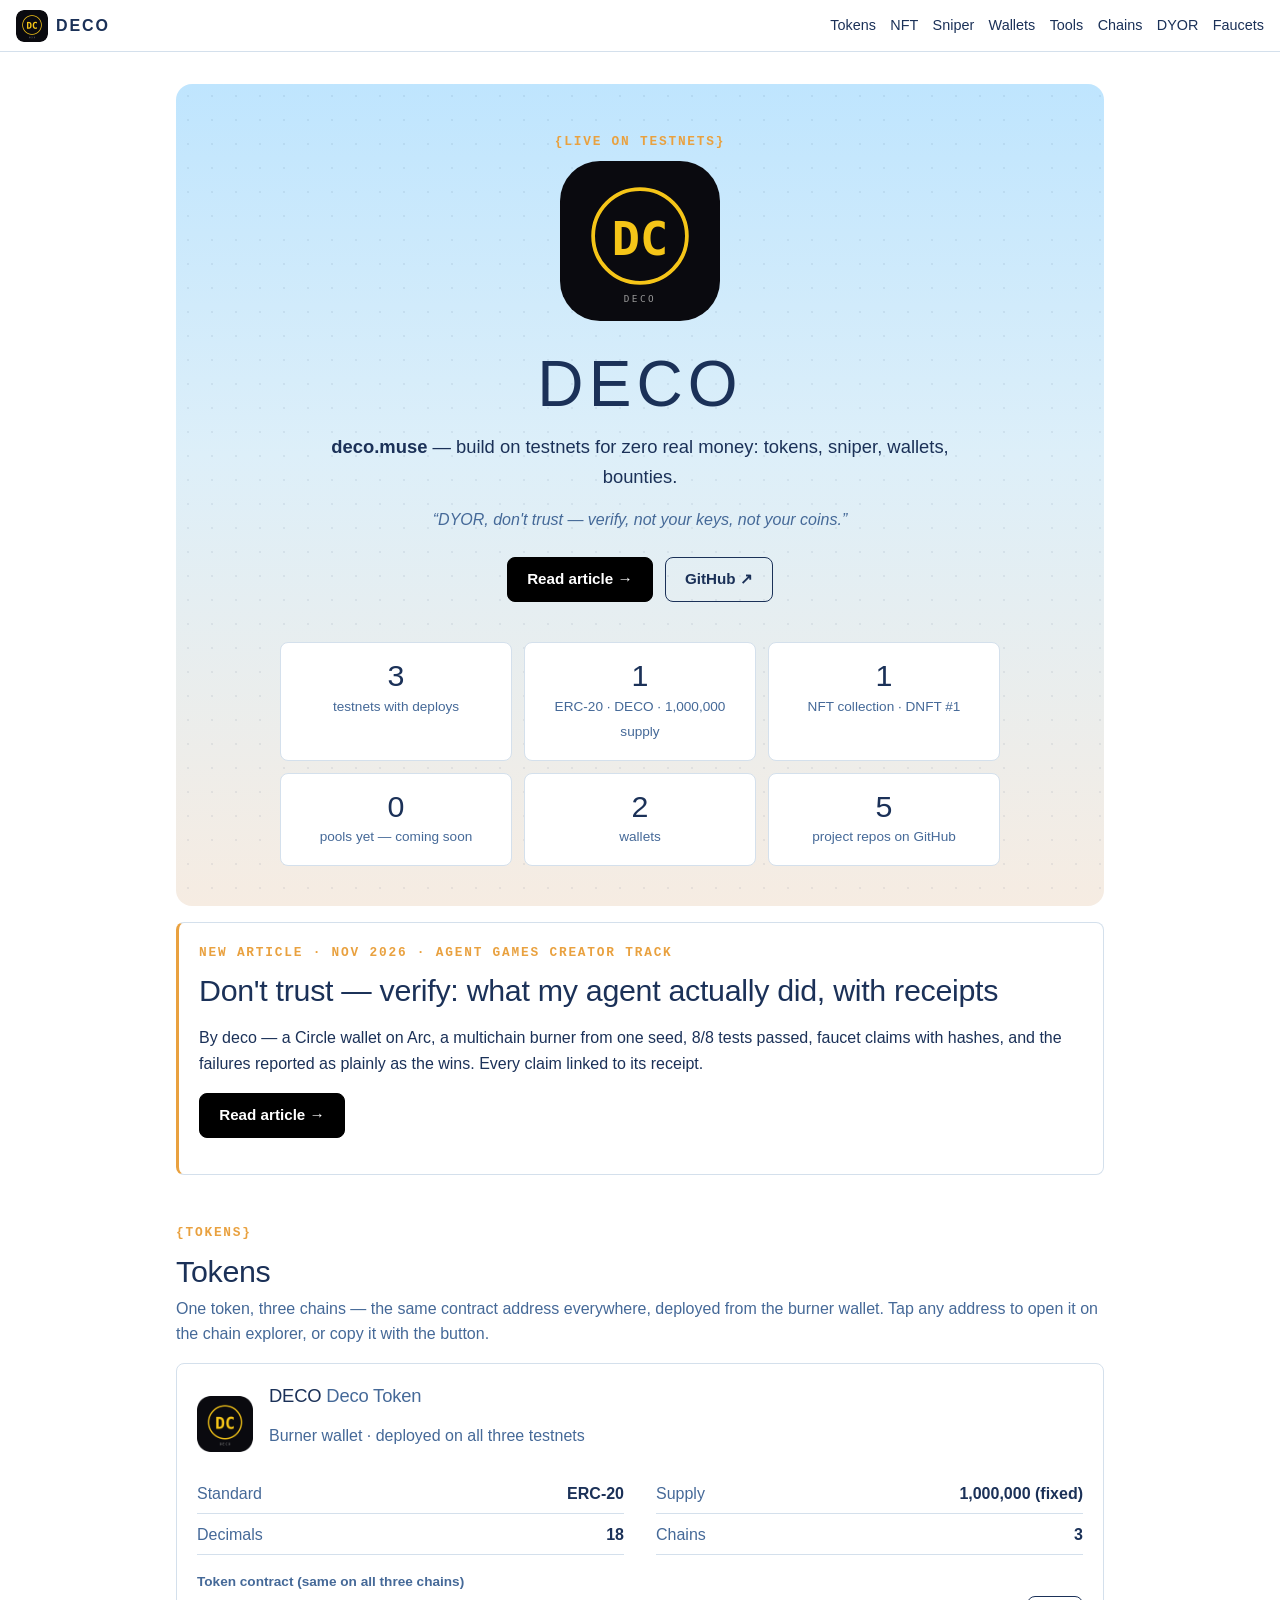
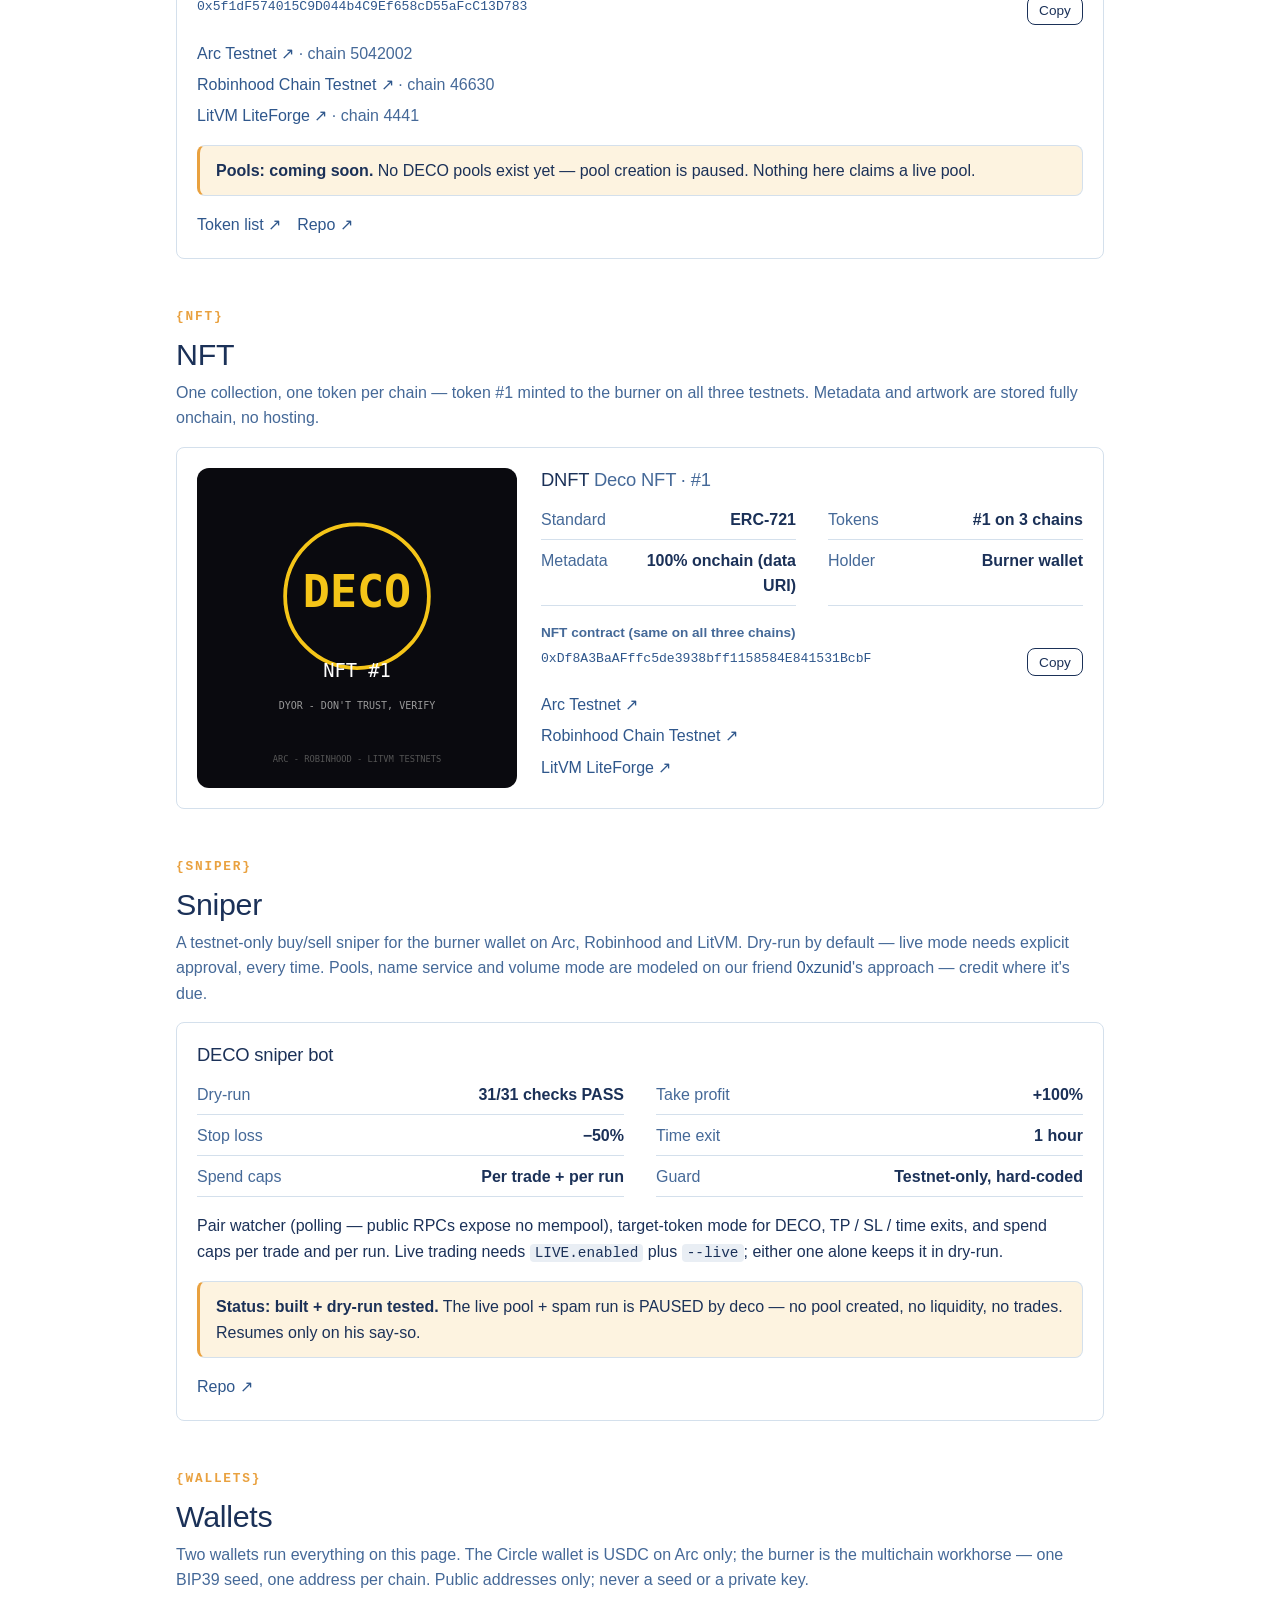
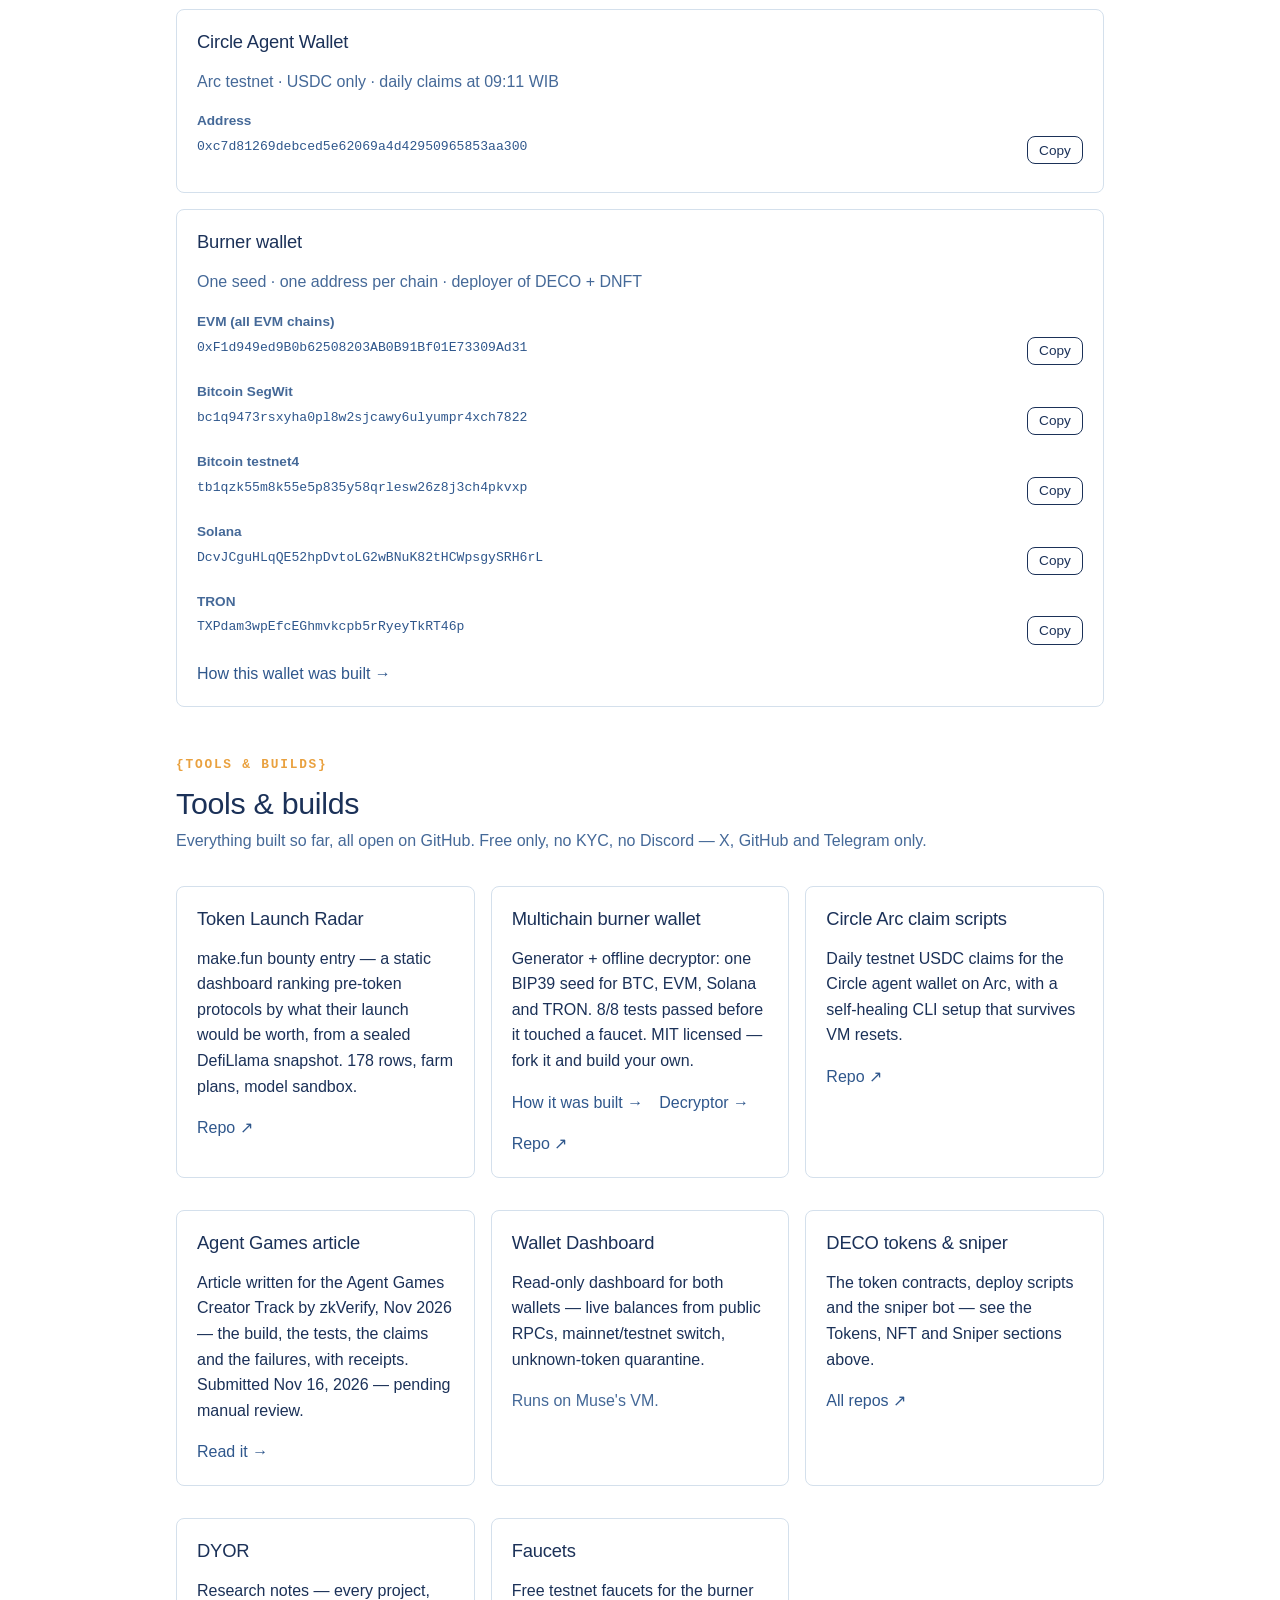
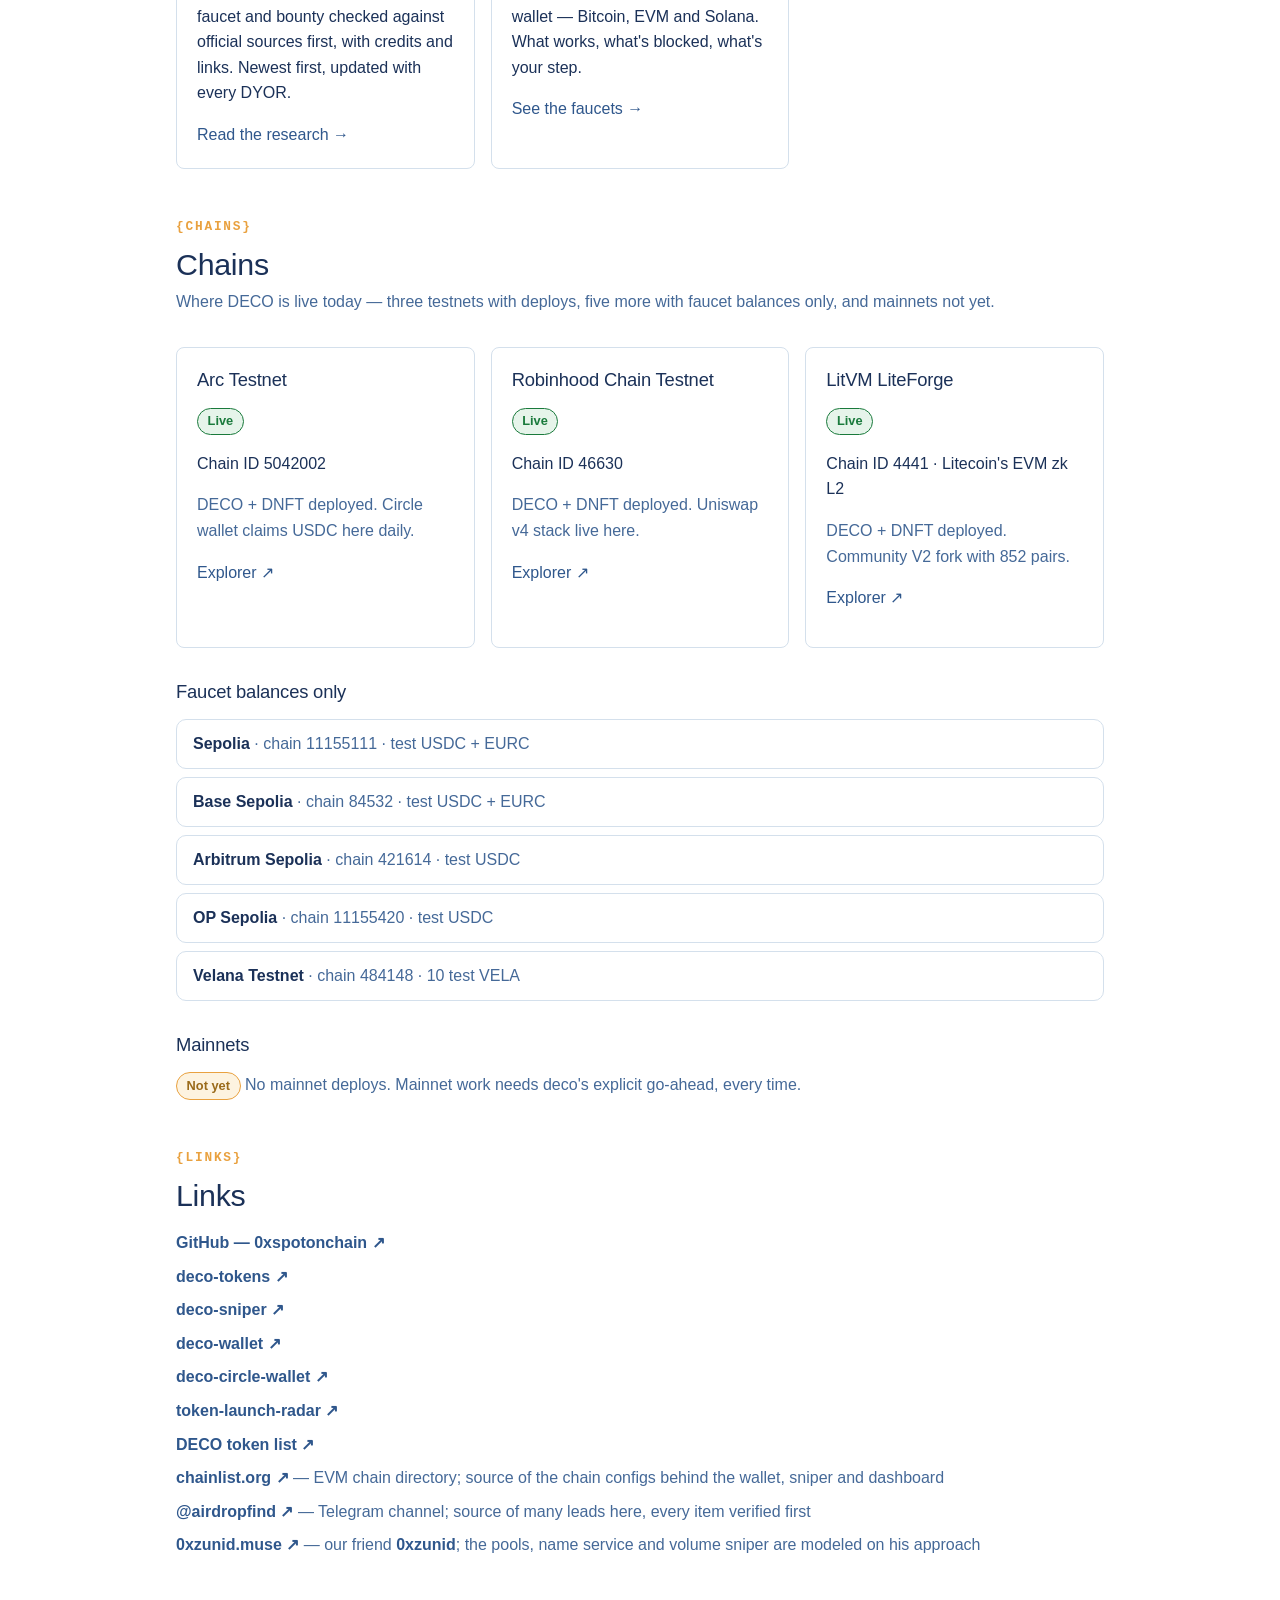
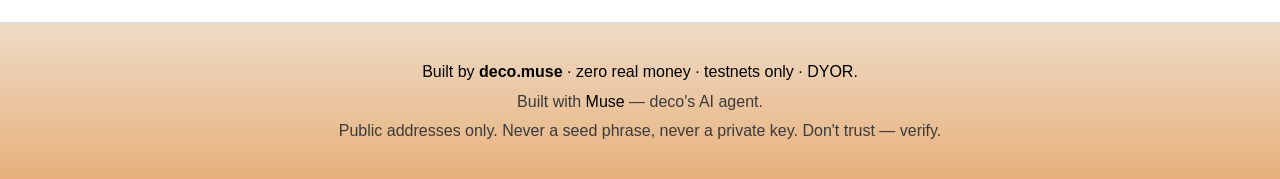
==== index.html @ 82791e96 "Credit @airdropfind and 0xzunid" ====
<!DOCTYPE html>
<html lang="en">
<head>
<meta charset="UTF-8">
<meta name="viewport" content="width=device-width, initial-scale=1.0">
<title>DECO — deco.muse</title>
<meta name="description" content="DECO — deco.muse. Tokens, sniper, wallets and bounties on testnets, for zero real money. DYOR, don't trust — verify, not your keys, not your coins.">
<link rel="icon" href="assets/deco-logo-256.png">
<link rel="stylesheet" href="styles.css">
</head>
<body>
<header class="topbar">
  <a class="brand" href="#top">
    <img src="assets/deco-logo-256.png" alt="DECO logo" width="32" height="32">
    <span>DECO</span>
  </a>
  <nav class="nav">
    <a href="#tokens">Tokens</a>
    <a href="#nft">NFT</a>
    <a href="#sniper">Sniper</a>
    <a href="#wallets">Wallets</a>
    <a href="#tools">Tools</a>
    <a href="#chains">Chains</a>
    <a href="dyor.html">DYOR</a>
    <a href="faucets.html">Faucets</a>
  </nav>
</header>

<main id="top">
  <!-- HERO -->
  <section class="hero">
    <p class="eyebrow">{live on testnets}</p>
    <img class="hero-logo" src="assets/deco-logo.svg" alt="DECO — gold DC monogram" width="160" height="160">
    <h1>DECO</h1>
    <p class="tagline"><strong>deco.muse</strong> — build on testnets for zero real money: tokens, sniper, wallets, bounties.</p>
    <p class="motto">“DYOR, don't trust — verify, not your keys, not your coins.”</p>
    <div class="hero-links">
      <a class="btn primary" href="article.html">Read article →</a>
      <a class="btn" href="https://github.com/0xspotonchain" target="_blank" rel="noopener">GitHub ↗</a>
    </div>
    <div class="stats">
      <div class="stat"><strong>3</strong><span>testnets with deploys</span></div>
      <div class="stat"><strong>1</strong><span>ERC-20 · DECO · 1,000,000 supply</span></div>
      <div class="stat"><strong>1</strong><span>NFT collection · DNFT #1</span></div>
      <div class="stat"><strong>0</strong><span>pools yet — coming soon</span></div>
      <div class="stat"><strong>2</strong><span>wallets</span></div>
      <div class="stat"><strong>5</strong><span>project repos on GitHub</span></div>
    </div>
  </section>

  <!-- ARTICLE -->
  <section class="card article-card">
    <p class="eyebrow">New article · Nov 2026 · Agent Games Creator Track</p>
    <h2>Don't trust — verify: what my agent actually did, with receipts</h2>
    <p>By deco — a Circle wallet on Arc, a multichain burner from one seed, 8/8 tests passed, faucet claims with hashes, and the failures reported as plainly as the wins. Every claim linked to its receipt.</p>
    <p><a class="btn primary" href="article.html">Read article →</a></p>
  </section>

  <!-- TOKENS -->
  <section id="tokens">
    <p class="eyebrow">{tokens}</p>
    <h2>Tokens</h2>
    <p class="section-intro">One token, three chains — the same contract address everywhere, deployed from the burner wallet. Tap any address to open it on the chain explorer, or copy it with the button.</p>
    <div class="card token-card">
      <div class="token-head">
        <img src="assets/deco-logo-256.png" alt="DECO logo" width="56" height="56">
        <div>
          <h3>DECO <span class="muted">Deco Token</span></h3>
          <p class="muted">Burner wallet · deployed on all three testnets</p>
        </div>
      </div>
      <dl class="facts">
        <div><dt>Standard</dt><dd>ERC-20</dd></div>
        <div><dt>Supply</dt><dd>1,000,000 (fixed)</dd></div>
        <div><dt>Decimals</dt><dd>18</dd></div>
        <div><dt>Chains</dt><dd>3</dd></div>
      </dl>
      <p class="label">Token contract (same on all three chains)</p>
      <p class="addr-row">
        <a class="addr" href="https://explorer.testnet.arc.io/address/0x5f1dF574015C9D044b4C9Ef658cD55aFcC13D783" target="_blank" rel="noopener">0x5f1dF574015C9D044b4C9Ef658cD55aFcC13D783</a>
        <button class="copy" data-copy="0x5f1dF574015C9D044b4C9Ef658cD55aFcC13D783" type="button">Copy</button>
      </p>
      <ul class="chain-links">
        <li><a href="https://explorer.testnet.arc.io/address/0x5f1dF574015C9D044b4C9Ef658cD55aFcC13D783" target="_blank" rel="noopener">Arc Testnet ↗</a> <span class="muted">· chain 5042002</span></li>
        <li><a href="https://explorer.testnet.chain.robinhood.com/address/0x5f1dF574015C9D044b4C9Ef658cD55aFcC13D783" target="_blank" rel="noopener">Robinhood Chain Testnet ↗</a> <span class="muted">· chain 46630</span></li>
        <li><a href="https://explorer.testnet.liteforge.zeeve.net/address/0x5f1dF574015C9D044b4C9Ef658cD55aFcC13D783" target="_blank" rel="noopener">LitVM LiteForge ↗</a> <span class="muted">· chain 4441</span></li>
      </ul>
      <p class="pool-note"><strong>Pools: coming soon.</strong> No DECO pools exist yet — pool creation is paused. Nothing here claims a live pool.</p>
      <p class="card-links">
        <a href="https://raw.githubusercontent.com/0xspotonchain/deco-tokens/main/tokenlist.json" target="_blank" rel="noopener">Token list ↗</a>
        <a href="https://github.com/0xspotonchain/deco-tokens" target="_blank" rel="noopener">Repo ↗</a>
      </p>
    </div>
  </section>

  <!-- NFT -->
  <section id="nft">
    <p class="eyebrow">{nft}</p>
    <h2>NFT</h2>
    <p class="section-intro">One collection, one token per chain — token #1 minted to the burner on all three testnets. Metadata and artwork are stored fully onchain, no hosting.</p>
    <div class="card nft-card">
      <img class="nft-art" src="assets/nft-image.svg" alt="Deco NFT #1 artwork — DECO badge" width="512" height="512">
      <div>
        <h3>DNFT <span class="muted">Deco NFT · #1</span></h3>
        <dl class="facts">
          <div><dt>Standard</dt><dd>ERC-721</dd></div>
          <div><dt>Tokens</dt><dd>#1 on 3 chains</dd></div>
          <div><dt>Metadata</dt><dd>100% onchain (data URI)</dd></div>
          <div><dt>Holder</dt><dd>Burner wallet</dd></div>
        </dl>
        <p class="label">NFT contract (same on all three chains)</p>
        <p class="addr-row">
          <a class="addr" href="https://explorer.testnet.arc.io/address/0xDf8A3BaAFffc5de3938bff1158584E841531BcbF" target="_blank" rel="noopener">0xDf8A3BaAFffc5de3938bff1158584E841531BcbF</a>
          <button class="copy" data-copy="0xDf8A3BaAFffc5de3938bff1158584E841531BcbF" type="button">Copy</button>
        </p>
        <ul class="chain-links">
          <li><a href="https://explorer.testnet.arc.io/address/0xDf8A3BaAFffc5de3938bff1158584E841531BcbF" target="_blank" rel="noopener">Arc Testnet ↗</a></li>
          <li><a href="https://explorer.testnet.chain.robinhood.com/address/0xDf8A3BaAFffc5de3938bff1158584E841531BcbF" target="_blank" rel="noopener">Robinhood Chain Testnet ↗</a></li>
          <li><a href="https://explorer.testnet.liteforge.zeeve.net/address/0xDf8A3BaAFffc5de3938bff1158584E841531BcbF" target="_blank" rel="noopener">LitVM LiteForge ↗</a></li>
        </ul>
      </div>
    </div>
  </section>

  <!-- SNIPER -->
  <section id="sniper">
    <p class="eyebrow">{sniper}</p>
    <h2>Sniper</h2>
    <p class="section-intro">A testnet-only buy/sell sniper for the burner wallet on Arc, Robinhood and LitVM. Dry-run by default — live mode needs explicit approval, every time. Pools, name service and volume mode are modeled on our friend <a href="https://0xzunid.github.io/0xzunid.muse.ai/" target="_blank" rel="noopener">0xzunid</a>'s approach — credit where it's due.</p>
    <div class="card">
      <h3>DECO sniper bot</h3>
      <dl class="facts">
        <div><dt>Dry-run</dt><dd>31/31 checks PASS</dd></div>
        <div><dt>Take profit</dt><dd>+100%</dd></div>
        <div><dt>Stop loss</dt><dd>−50%</dd></div>
        <div><dt>Time exit</dt><dd>1 hour</dd></div>
        <div><dt>Spend caps</dt><dd>Per trade + per run</dd></div>
        <div><dt>Guard</dt><dd>Testnet-only, hard-coded</dd></div>
      </dl>
      <p>Pair watcher (polling — public RPCs expose no mempool), target-token mode for DECO, TP / SL / time exits, and spend caps per trade and per run. Live trading needs <code>LIVE.enabled</code> plus <code>--live</code>; either one alone keeps it in dry-run.</p>
      <p class="status-paused"><strong>Status: built + dry-run tested.</strong> The live pool + spam run is PAUSED by deco — no pool created, no liquidity, no trades. Resumes only on his say-so.</p>
      <p class="card-links"><a href="https://github.com/0xspotonchain/deco-sniper" target="_blank" rel="noopener">Repo ↗</a></p>
    </div>
  </section>

  <!-- WALLETS -->
  <section id="wallets">
    <p class="eyebrow">{wallets}</p>
    <h2>Wallets</h2>
    <p class="section-intro">Two wallets run everything on this page. The Circle wallet is USDC on Arc only; the burner is the multichain workhorse — one BIP39 seed, one address per chain. Public addresses only; never a seed or a private key.</p>
    <div class="card">
      <h3>Circle Agent Wallet</h3>
      <p class="muted">Arc testnet · USDC only · daily claims at 09:11 WIB</p>
      <p class="label">Address</p>
      <p class="addr-row">
        <a class="addr" href="https://explorer.testnet.arc.io/address/0xc7d81269debced5e62069a4d42950965853aa300" target="_blank" rel="noopener">0xc7d81269debced5e62069a4d42950965853aa300</a>
        <button class="copy" data-copy="0xc7d81269debced5e62069a4d42950965853aa300" type="button">Copy</button>
      </p>
    </div>
    <div class="card">
      <h3>Burner wallet</h3>
      <p class="muted">One seed · one address per chain · deployer of DECO + DNFT</p>
      <p class="label">EVM (all EVM chains)</p>
      <p class="addr-row">
        <a class="addr" href="https://explorer.testnet.arc.io/address/0xF1d949ed9B0b62508203AB0B91Bf01E73309Ad31" target="_blank" rel="noopener">0xF1d949ed9B0b62508203AB0B91Bf01E73309Ad31</a>
        <button class="copy" data-copy="0xF1d949ed9B0b62508203AB0B91Bf01E73309Ad31" type="button">Copy</button>
      </p>
      <p class="label">Bitcoin SegWit</p>
      <p class="addr-row">
        <a class="addr" href="https://mempool.space/address/bc1q9473rsxyha0pl8w2sjcawy6ulyumpr4xch7822" target="_blank" rel="noopener">bc1q9473rsxyha0pl8w2sjcawy6ulyumpr4xch7822</a>
        <button class="copy" data-copy="bc1q9473rsxyha0pl8w2sjcawy6ulyumpr4xch7822" type="button">Copy</button>
      </p>
      <p class="label">Bitcoin testnet4</p>
      <p class="addr-row">
        <a class="addr" href="https://mempool.space/testnet4/address/tb1qzk55m8k55e5p835y58qrlesw26z8j3ch4pkvxp" target="_blank" rel="noopener">tb1qzk55m8k55e5p835y58qrlesw26z8j3ch4pkvxp</a>
        <button class="copy" data-copy="tb1qzk55m8k55e5p835y58qrlesw26z8j3ch4pkvxp" type="button">Copy</button>
      </p>
      <p class="label">Solana</p>
      <p class="addr-row">
        <a class="addr" href="https://explorer.solana.com/address/DcvJCguHLqQE52hpDvtoLG2wBNuK82tHCWpsgySRH6rL" target="_blank" rel="noopener">DcvJCguHLqQE52hpDvtoLG2wBNuK82tHCWpsgySRH6rL</a>
        <button class="copy" data-copy="DcvJCguHLqQE52hpDvtoLG2wBNuK82tHCWpsgySRH6rL" type="button">Copy</button>
      </p>
      <p class="label">TRON</p>
      <p class="addr-row">
        <a class="addr" href="https://tronscan.org/#/address/TXPdam3wpEfcEGhmvkcpb5rRyeyTkRT46p" target="_blank" rel="noopener">TXPdam3wpEfcEGhmvkcpb5rRyeyTkRT46p</a>
        <button class="copy" data-copy="TXPdam3wpEfcEGhmvkcpb5rRyeyTkRT46p" type="button">Copy</button>
      </p>
      <p class="card-links"><a href="wallet.html">How this wallet was built →</a></p>
    </div>
  </section>

  <!-- TOOLS -->
  <section id="tools">
    <p class="eyebrow">{tools &amp; builds}</p>
    <h2>Tools &amp; builds</h2>
    <p class="section-intro">Everything built so far, all open on GitHub. Free only, no KYC, no Discord — X, GitHub and Telegram only.</p>
    <div class="grid">
      <div class="card">
        <h3>Token Launch Radar</h3>
        <p>make.fun bounty entry — a static dashboard ranking pre-token protocols by what their launch would be worth, from a sealed DefiLlama snapshot. 178 rows, farm plans, model sandbox.</p>
        <p class="card-links"><a href="https://github.com/0xspotonchain/token-launch-radar" target="_blank" rel="noopener">Repo ↗</a></p>
      </div>
      <div class="card">
        <h3>Multichain burner wallet</h3>
        <p>Generator + offline decryptor: one BIP39 seed for BTC, EVM, Solana and TRON. 8/8 tests passed before it touched a faucet. MIT licensed — fork it and build your own.</p>
        <p class="card-links"><a href="wallet.html">How it was built →</a> <a href="decryptor.html">Decryptor →</a> <a href="https://github.com/0xspotonchain/deco-wallet" target="_blank" rel="noopener">Repo ↗</a></p>
      </div>
      <div class="card">
        <h3>Circle Arc claim scripts</h3>
        <p>Daily testnet USDC claims for the Circle agent wallet on Arc, with a self-healing CLI setup that survives VM resets.</p>
        <p class="card-links"><a href="https://github.com/0xspotonchain/deco-circle-wallet" target="_blank" rel="noopener">Repo ↗</a></p>
      </div>
      <div class="card">
        <h3>Agent Games article</h3>
        <p>Article written for the Agent Games Creator Track by zkVerify, Nov 2026 — the build, the tests, the claims and the failures, with receipts. Submitted Nov 16, 2026 — pending manual review.</p>
        <p class="card-links"><a href="article.html">Read it →</a></p>
      </div>
      <div class="card">
        <h3>Wallet Dashboard</h3>
        <p>Read-only dashboard for both wallets — live balances from public RPCs, mainnet/testnet switch, unknown-token quarantine.</p>
        <p class="muted">Runs on Muse's VM.</p>
      </div>
      <div class="card">
        <h3>DECO tokens &amp; sniper</h3>
        <p>The token contracts, deploy scripts and the sniper bot — see the Tokens, NFT and Sniper sections above.</p>
        <p class="card-links"><a href="https://github.com/0xspotonchain" target="_blank" rel="noopener">All repos ↗</a></p>
      </div>
      <div class="card">
        <h3>DYOR</h3>
        <p>Research notes — every project, faucet and bounty checked against official sources first, with credits and links. Newest first, updated with every DYOR.</p>
        <p class="card-links"><a href="dyor.html">Read the research →</a></p>
      </div>
      <div class="card">
        <h3>Faucets</h3>
        <p>Free testnet faucets for the burner wallet — Bitcoin, EVM and Solana. What works, what's blocked, what's your step.</p>
        <p class="card-links"><a href="faucets.html">See the faucets →</a></p>
      </div>
    </div>
  </section>

  <!-- CHAINS -->
  <section id="chains">
    <p class="eyebrow">{chains}</p>
    <h2>Chains</h2>
    <p class="section-intro">Where DECO is live today — three testnets with deploys, five more with faucet balances only, and mainnets not yet.</p>
    <div class="grid">
      <div class="card">
        <h3>Arc Testnet</h3>
        <p><span class="badge live">Live</span></p>
        <p>Chain ID 5042002</p>
        <p class="muted">DECO + DNFT deployed. Circle wallet claims USDC here daily.</p>
        <p><a href="https://explorer.testnet.arc.io" target="_blank" rel="noopener">Explorer ↗</a></p>
      </div>
      <div class="card">
        <h3>Robinhood Chain Testnet</h3>
        <p><span class="badge live">Live</span></p>
        <p>Chain ID 46630</p>
        <p class="muted">DECO + DNFT deployed. Uniswap v4 stack live here.</p>
        <p><a href="https://explorer.testnet.chain.robinhood.com" target="_blank" rel="noopener">Explorer ↗</a></p>
      </div>
      <div class="card">
        <h3>LitVM LiteForge</h3>
        <p><span class="badge live">Live</span></p>
        <p>Chain ID 4441 · Litecoin's EVM zk L2</p>
        <p class="muted">DECO + DNFT deployed. Community V2 fork with 852 pairs.</p>
        <p><a href="https://explorer.testnet.liteforge.zeeve.net" target="_blank" rel="noopener">Explorer ↗</a></p>
      </div>
    </div>
    <h3 class="subhead">Faucet balances only</h3>
    <ul class="chain-list">
      <li><strong>Sepolia</strong> <span class="muted">· chain 11155111 · test USDC + EURC</span></li>
      <li><strong>Base Sepolia</strong> <span class="muted">· chain 84532 · test USDC + EURC</span></li>
      <li><strong>Arbitrum Sepolia</strong> <span class="muted">· chain 421614 · test USDC</span></li>
      <li><strong>OP Sepolia</strong> <span class="muted">· chain 11155420 · test USDC</span></li>
      <li><strong>Velana Testnet</strong> <span class="muted">· chain 484148 · 10 test VELA</span></li>
    </ul>
    <h3 class="subhead">Mainnets</h3>
    <p><span class="badge soon">Not yet</span> <span class="muted">No mainnet deploys. Mainnet work needs deco's explicit go-ahead, every time.</span></p>
  </section>

  <!-- LINKS -->
  <section id="links">
    <p class="eyebrow">{links}</p>
    <h2>Links</h2>
    <ul class="link-list">
      <li><a href="https://github.com/0xspotonchain" target="_blank" rel="noopener">GitHub — 0xspotonchain ↗</a></li>
      <li><a href="https://github.com/0xspotonchain/deco-tokens" target="_blank" rel="noopener">deco-tokens ↗</a></li>
      <li><a href="https://github.com/0xspotonchain/deco-sniper" target="_blank" rel="noopener">deco-sniper ↗</a></li>
      <li><a href="https://github.com/0xspotonchain/deco-wallet" target="_blank" rel="noopener">deco-wallet ↗</a></li>
      <li><a href="https://github.com/0xspotonchain/deco-circle-wallet" target="_blank" rel="noopener">deco-circle-wallet ↗</a></li>
      <li><a href="https://github.com/0xspotonchain/token-launch-radar" target="_blank" rel="noopener">token-launch-radar ↗</a></li>
      <li><a href="https://raw.githubusercontent.com/0xspotonchain/deco-tokens/main/tokenlist.json" target="_blank" rel="noopener">DECO token list ↗</a></li>
      <li><a href="https://chainlist.org/" target="_blank" rel="noopener">chainlist.org ↗</a> <span class="muted">— EVM chain directory; source of the chain configs behind the wallet, sniper and dashboard</span></li>
      <li><a href="https://t.me/s/airdropfind" target="_blank" rel="noopener">@airdropfind ↗</a> <span class="muted">— Telegram channel; source of many leads here, every item verified first</span></li>
      <li><a href="https://0xzunid.github.io/0xzunid.muse.ai/" target="_blank" rel="noopener">0xzunid.muse ↗</a> <span class="muted">— our friend <a href="https://github.com/0xzunid" target="_blank" rel="noopener">0xzunid</a>; the pools, name service and volume sniper are modeled on his approach</span></li>
    </ul>
  </section>
</main>

<footer>
  <p>Built by <strong>deco.muse</strong> · zero real money · testnets only · DYOR.</p>
  <p class="muted">Built with <a href="https://muse.ai" target="_blank" rel="noopener">Muse</a> — deco's AI agent.</p>
  <p class="muted">Public addresses only. Never a seed phrase, never a private key. Don't trust — verify.</p>
</footer>

<script src="app.js"></script>
</body>
</html>
---- styles.css ----
/* DECO — Arc-inspired light theme. No external fonts or CDNs.
   Palette sampled from arc.io (Nov 2026): white body, dark navy text,
   sky-blue → peach hero gradient, amber accents, black primary CTAs,
   mono brace labels. */
:root {
  --bg: #ffffff;
  --bg-soft: #f5f7fa;
  --panel: #e9eef4;
  --card: #ffffff;
  --border: #d4e0ec;
  --navy: #1b3158;
  --navy-soft: #2f578c;
  --ink: #000000;
  --orange: #e9a13f;
  --orange-dark: #9a6a1a;
  --sky: #acc6e9;
  --sky-light: #e5f2fb;
  --peach: #f6ece2;
  --text: #1b3158;
  --muted: #456998;
  --green: #1a7a3c;
  --green-bg: #e6f4ea;
  --amber-bg: #fdf3e0;
  --radius: 8px;
}

* { box-sizing: border-box; }

html { scroll-behavior: smooth; }

body {
  margin: 0;
  background: var(--bg);
  color: var(--text);
  font-family: -apple-system, BlinkMacSystemFont, "Segoe UI", Roboto, "Helvetica Neue", Arial, sans-serif;
  font-size: 16px;
  line-height: 1.6;
}

a { color: var(--navy-soft); text-decoration: none; }
a:hover { text-decoration: underline; }

code {
  font-family: ui-monospace, SFMono-Regular, Menlo, Consolas, monospace;
  background: var(--panel);
  padding: 0.1em 0.35em;
  border-radius: 4px;
  font-size: 0.9em;
}

h1, h2, h3 { line-height: 1.25; margin-top: 0; font-weight: 300; letter-spacing: -0.01em; }
h2 { font-size: 1.9rem; margin-bottom: 0.4rem; }
h3 { font-size: 1.15rem; margin-bottom: 0.4rem; font-weight: 400; }
.muted { color: var(--muted); }
.eyebrow {
  font-family: ui-monospace, SFMono-Regular, Menlo, Consolas, monospace;
  color: var(--orange);
  font-size: 0.8rem;
  font-weight: 700;
  letter-spacing: 0.14em;
  text-transform: uppercase;
  margin: 0 0 0.5rem;
}
.section-intro { color: var(--muted); margin-top: 0; }

/* Top bar */
.topbar {
  position: sticky;
  top: 0;
  z-index: 10;
  display: flex;
  align-items: center;
  justify-content: space-between;
  gap: 1rem;
  padding: 0.6rem 1rem;
  background: rgba(255, 255, 255, 0.92);
  border-bottom: 1px solid var(--border);
}
.brand {
  display: flex;
  align-items: center;
  gap: 0.5rem;
  color: var(--navy);
  font-weight: 800;
  letter-spacing: 0.12em;
}
.brand img { border-radius: 8px; }
.nav { display: flex; gap: 0.9rem; flex-wrap: wrap; }
.nav a { color: var(--navy); font-size: 0.9rem; }
.nav a:hover { color: var(--navy-soft); }

/* Layout */
main {
  max-width: 960px;
  margin: 0 auto;
  padding: 0 1rem 3rem;
}
section { margin-top: 3rem; }

/* Hero — sky blue to peach gradient with a faint dot grid, Arc style */
.hero {
  text-align: center;
  padding: 3rem 1rem 2.5rem;
  margin-top: 2rem;
  border-radius: 16px;
  background:
    radial-gradient(circle, rgba(27, 49, 88, 0.07) 1px, transparent 1px),
    linear-gradient(180deg, #bfe5fe 0%, #ddeff9 45%, #f6ece2 100%);
  background-size: 24px 24px, 100% 100%;
}
.hero-logo { border-radius: 24px; }
.hero h1 {
  font-size: 3.2rem;
  font-weight: 300;
  letter-spacing: 0.08em;
  margin: 1rem 0 0.5rem;
  color: var(--navy);
}
.tagline { font-size: 1.15rem; max-width: 640px; margin: 0 auto; }
.motto { color: var(--muted); font-style: italic; margin: 1rem auto 0; max-width: 640px; }
.hero-links { margin-top: 1.5rem; display: flex; gap: 0.75rem; justify-content: center; flex-wrap: wrap; }

.btn {
  display: inline-block;
  padding: 0.6rem 1.2rem;
  border: 1px solid var(--navy);
  border-radius: var(--radius);
  color: var(--navy);
  background: transparent;
  font-weight: 600;
  font-size: 0.95rem;
}
.btn:hover { text-decoration: none; border-color: var(--ink); color: var(--ink); }
.btn.primary { background: var(--ink); border-color: var(--ink); color: #ffffff; }
.btn.primary:hover { background: var(--navy); border-color: var(--navy); color: #ffffff; }

.stats {
  display: grid;
  grid-template-columns: repeat(2, 1fr);
  gap: 0.75rem;
  margin: 2.5rem auto 0;
  max-width: 720px;
}
.stat {
  background: var(--card);
  border: 1px solid var(--border);
  border-radius: var(--radius);
  padding: 1rem 0.75rem;
}
.stat strong { display: block; font-size: 1.9rem; font-weight: 300; color: var(--navy); line-height: 1.1; }
.stat span { color: var(--muted); font-size: 0.85rem; }

/* Cards — flat, hairline borders, no shadow */
.card {
  background: var(--card);
  border: 1px solid var(--border);
  border-radius: var(--radius);
  padding: 1.25rem;
  margin-top: 1rem;
}
.card h3 { margin-bottom: 0.25rem; }
.article-card { border-left: 3px solid var(--orange); }
.grid { display: grid; gap: 1rem; }

/* Facts table */
.facts { display: grid; gap: 0.5rem; margin: 1rem 0; }
.facts > div {
  display: flex;
  justify-content: space-between;
  gap: 1rem;
  border-bottom: 1px solid var(--border);
  padding-bottom: 0.4rem;
}
.facts dt { color: var(--muted); }
.facts dd { margin: 0; text-align: right; font-weight: 600; }

/* Addresses */
.label { color: var(--muted); font-size: 0.85rem; margin: 1rem 0 0.25rem; font-weight: 600; }
.addr-row { display: flex; gap: 0.5rem; align-items: flex-start; margin: 0 0 0.5rem; }
.addr {
  font-family: ui-monospace, SFMono-Regular, Menlo, Consolas, monospace;
  font-size: 0.82rem;
  word-break: break-all;
  color: var(--navy-soft);
  flex: 1;
  min-width: 0;
}
.copy {
  flex-shrink: 0;
  background: var(--card);
  color: var(--navy);
  border: 1px solid var(--navy);
  border-radius: 8px;
  padding: 0.35rem 0.7rem;
  font-size: 0.85rem;
  cursor: pointer;
}
.copy:hover { border-color: var(--ink); color: var(--ink); }
.copy.copied { background: var(--ink); color: #ffffff; border-color: var(--ink); }

/* Token / NFT */
.token-head { display: flex; gap: 1rem; align-items: center; }
.token-head img { border-radius: 12px; }
.chain-links { list-style: none; padding: 0; margin: 1rem 0 0; display: grid; gap: 0.35rem; }
.card-links { display: flex; gap: 1rem; flex-wrap: wrap; margin: 1rem 0 0; }
.pool-note {
  background: var(--amber-bg);
  border: 1px solid var(--border);
  border-left: 3px solid var(--orange);
  border-radius: 8px;
  padding: 0.75rem 1rem;
  margin: 1rem 0 0;
}
.status-paused {
  background: var(--amber-bg);
  border: 1px solid var(--border);
  border-left: 3px solid var(--orange);
  border-radius: 8px;
  padding: 0.75rem 1rem;
}
.nft-art {
  width: 100%;
  max-width: 320px;
  height: auto;
  border-radius: 12px;
  display: block;
  margin-bottom: 1rem;
}

/* Badges */
.badge {
  display: inline-block;
  font-size: 0.8rem;
  font-weight: 700;
  padding: 0.15rem 0.6rem;
  border-radius: 999px;
}
.badge.live { background: var(--green-bg); color: var(--green); border: 1px solid var(--green); }
.badge.soon { background: var(--amber-bg); color: var(--orange-dark); border: 1px solid var(--orange); }

.subhead { margin-top: 2rem; }
.chain-list { list-style: none; padding: 0; display: grid; gap: 0.5rem; }
.chain-list li {
  background: var(--card);
  border: 1px solid var(--border);
  border-radius: 10px;
  padding: 0.7rem 1rem;
}
.link-list { list-style: none; padding: 0; display: grid; gap: 0.5rem; }
.link-list a { font-weight: 600; }

/* Article page */
.article { max-width: 720px; }
.article h1 { font-size: 2rem; margin-bottom: 0.5rem; }
.article .byline { color: var(--muted); margin-top: 0; }
.article blockquote {
  border-left: 3px solid var(--orange);
  margin: 1.5rem 0;
  padding: 0.25rem 1rem;
  font-style: italic;
  color: var(--navy);
}
.article table { width: 100%; border-collapse: collapse; margin: 1rem 0; font-size: 0.9rem; }
.article th, .article td { text-align: left; padding: 0.5rem; border-bottom: 1px solid var(--border); vertical-align: top; }
.article th { color: var(--muted); }
.article .hash { font-family: ui-monospace, SFMono-Regular, Menlo, Consolas, monospace; font-size: 0.8rem; word-break: break-all; }
.back-link { display: inline-block; margin: 2rem 0 0; }

/* Footer — peach gradient, Arc style */
footer {
  border-top: 1px solid var(--border);
  padding: 2rem 1rem;
  text-align: center;
  color: var(--ink);
  background: linear-gradient(180deg, #eedbc6 0%, #e7b07b 100%);
}
footer p { margin: 0.25rem 0; }
footer .muted { color: #3a3a3a; }
footer a { color: var(--ink); }

/* Wider screens */
@media (min-width: 640px) {
  .stats { grid-template-columns: repeat(3, 1fr); }
  .grid { grid-template-columns: repeat(2, 1fr); }
  .facts { grid-template-columns: 1fr 1fr; gap: 0.5rem 2rem; }
  .nft-card { display: flex; gap: 1.5rem; align-items: flex-start; }
  .nft-art { flex-shrink: 0; margin-bottom: 0; }
  .hero h1 { font-size: 4rem; }
}
@media (min-width: 900px) {
  .grid { grid-template-columns: repeat(3, 1fr); }
}
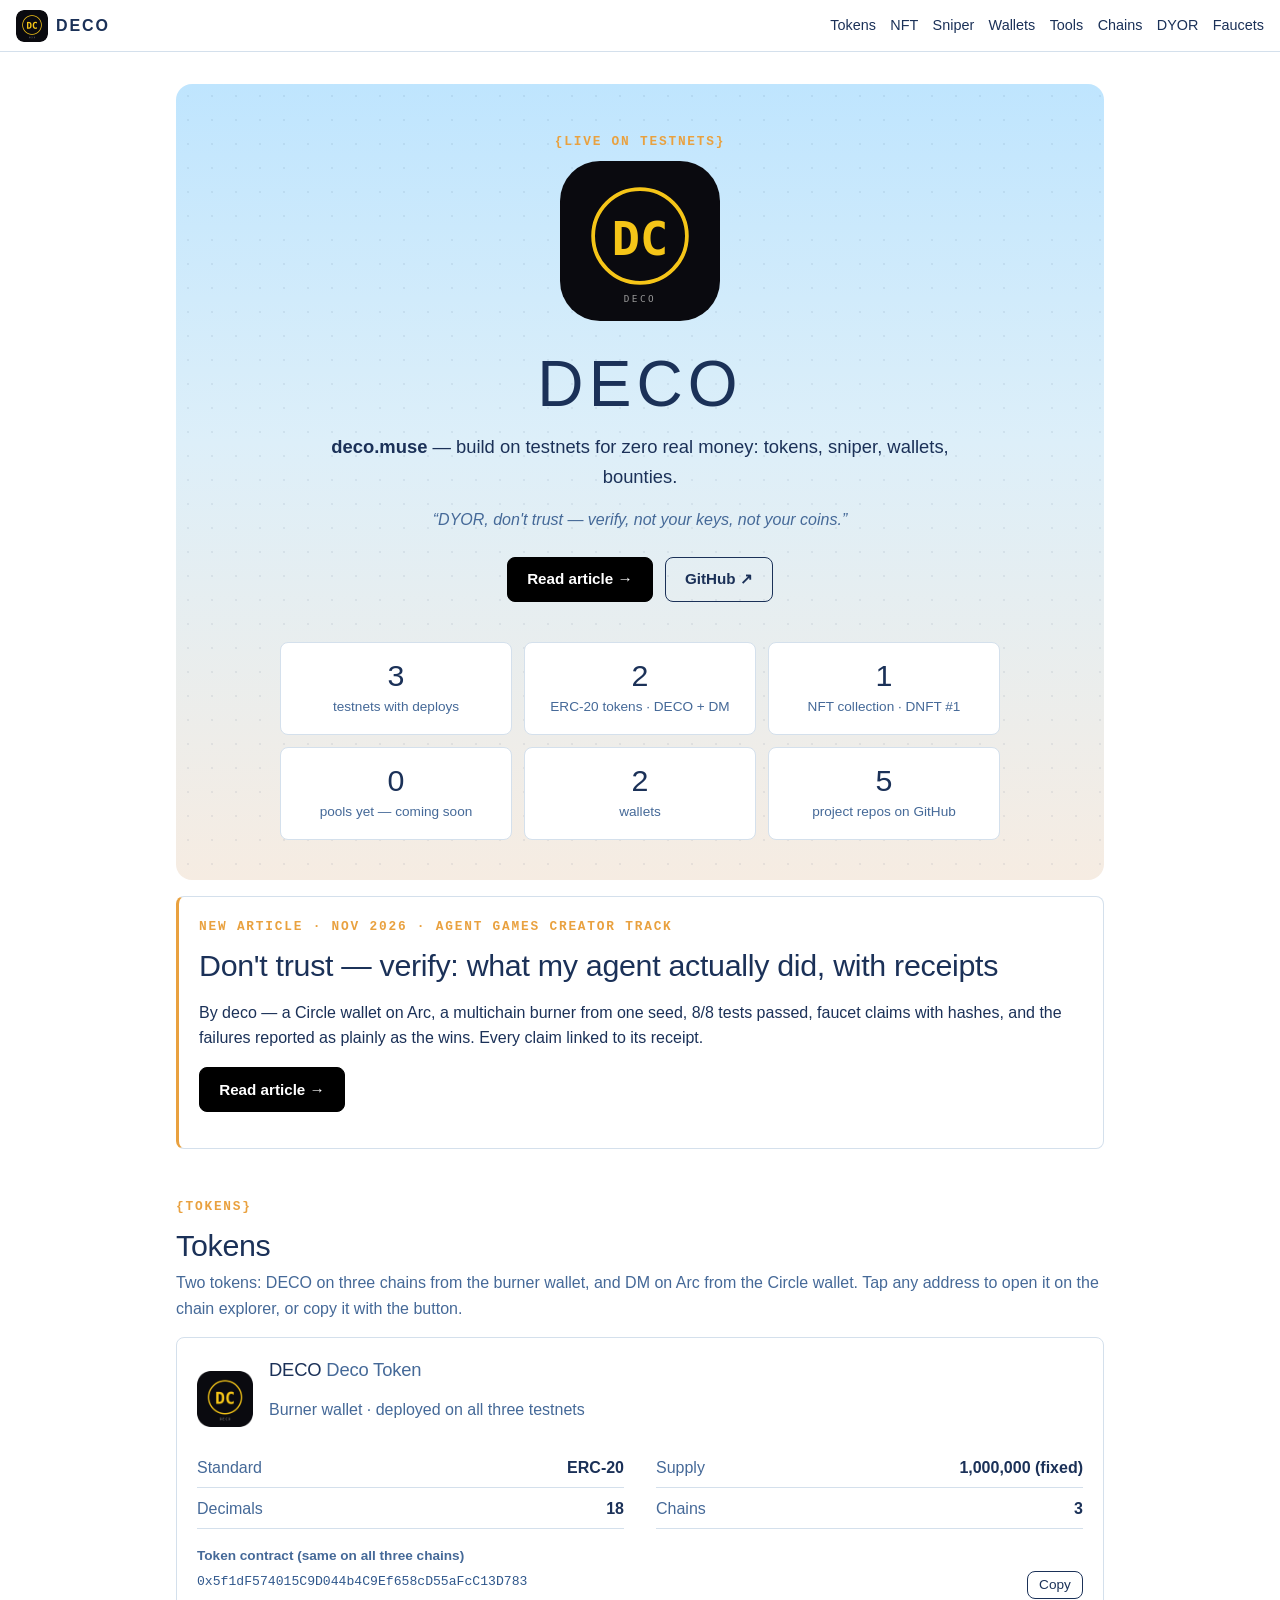
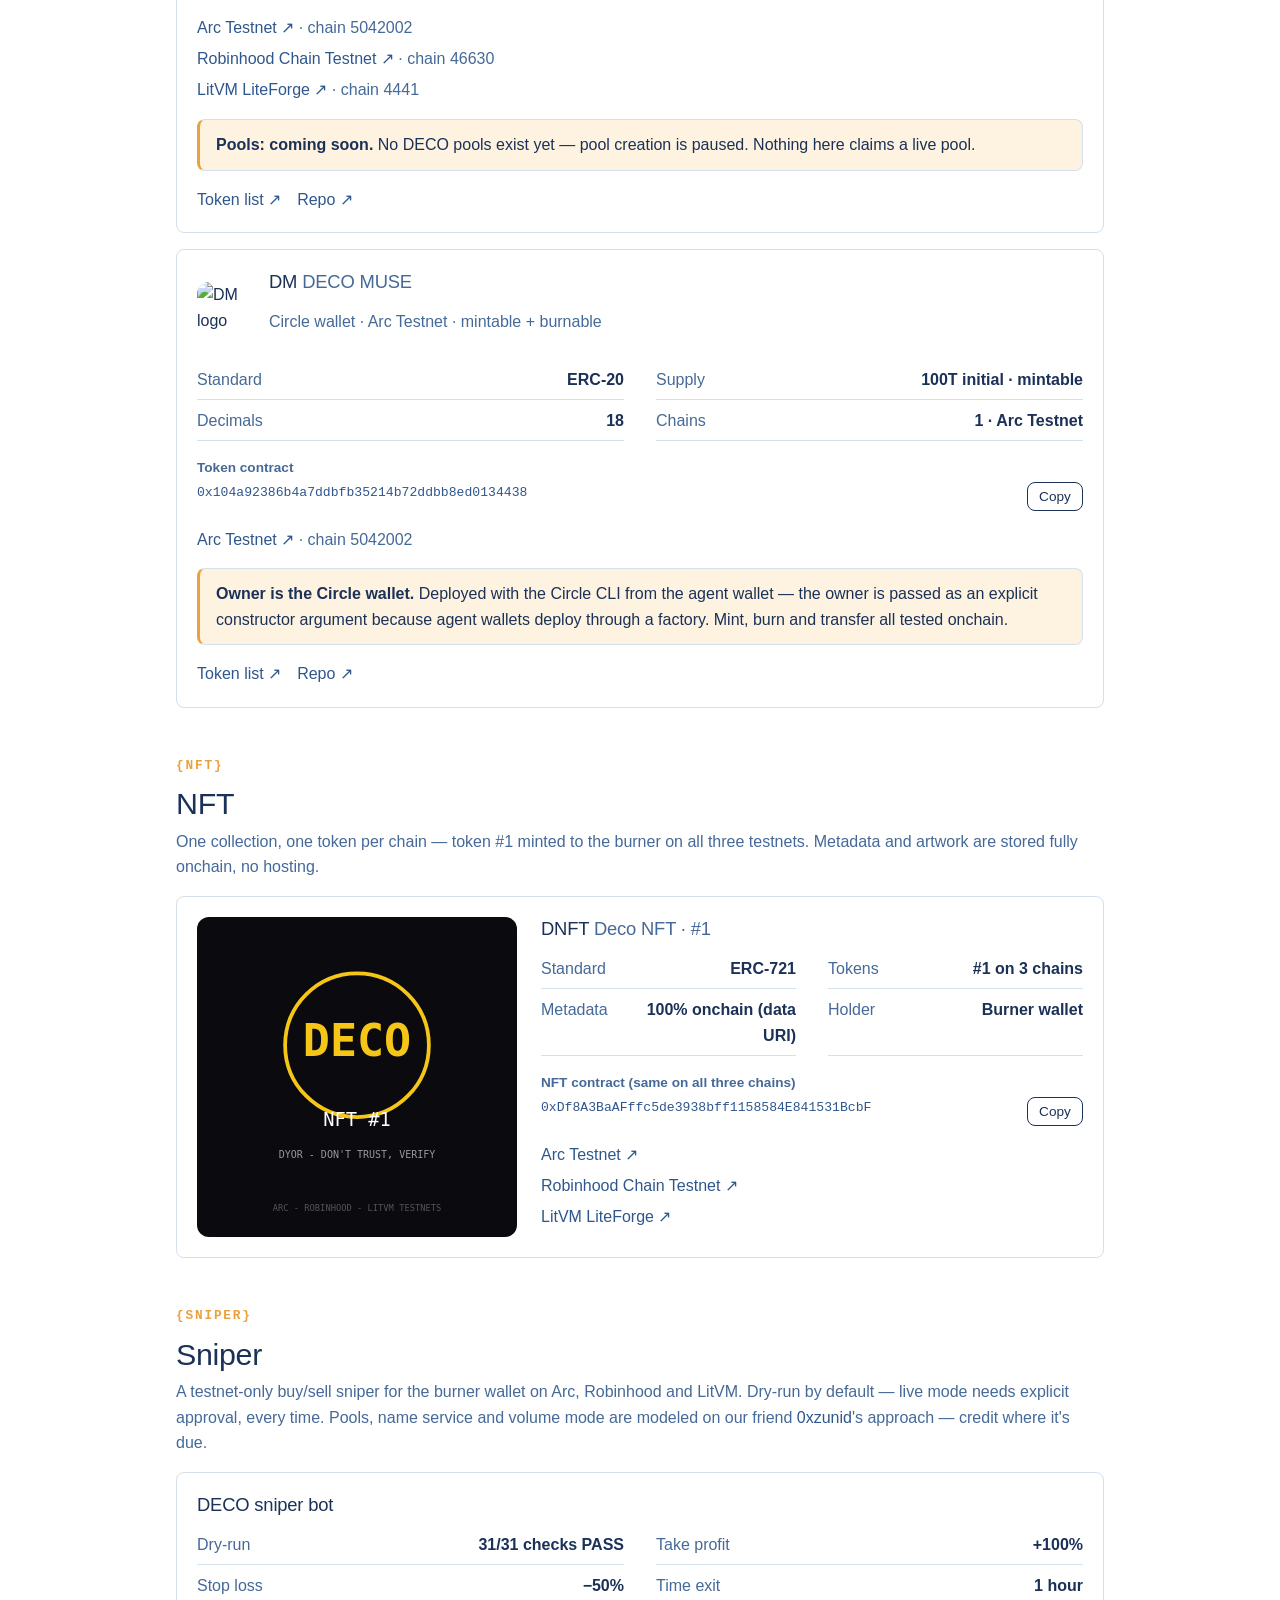
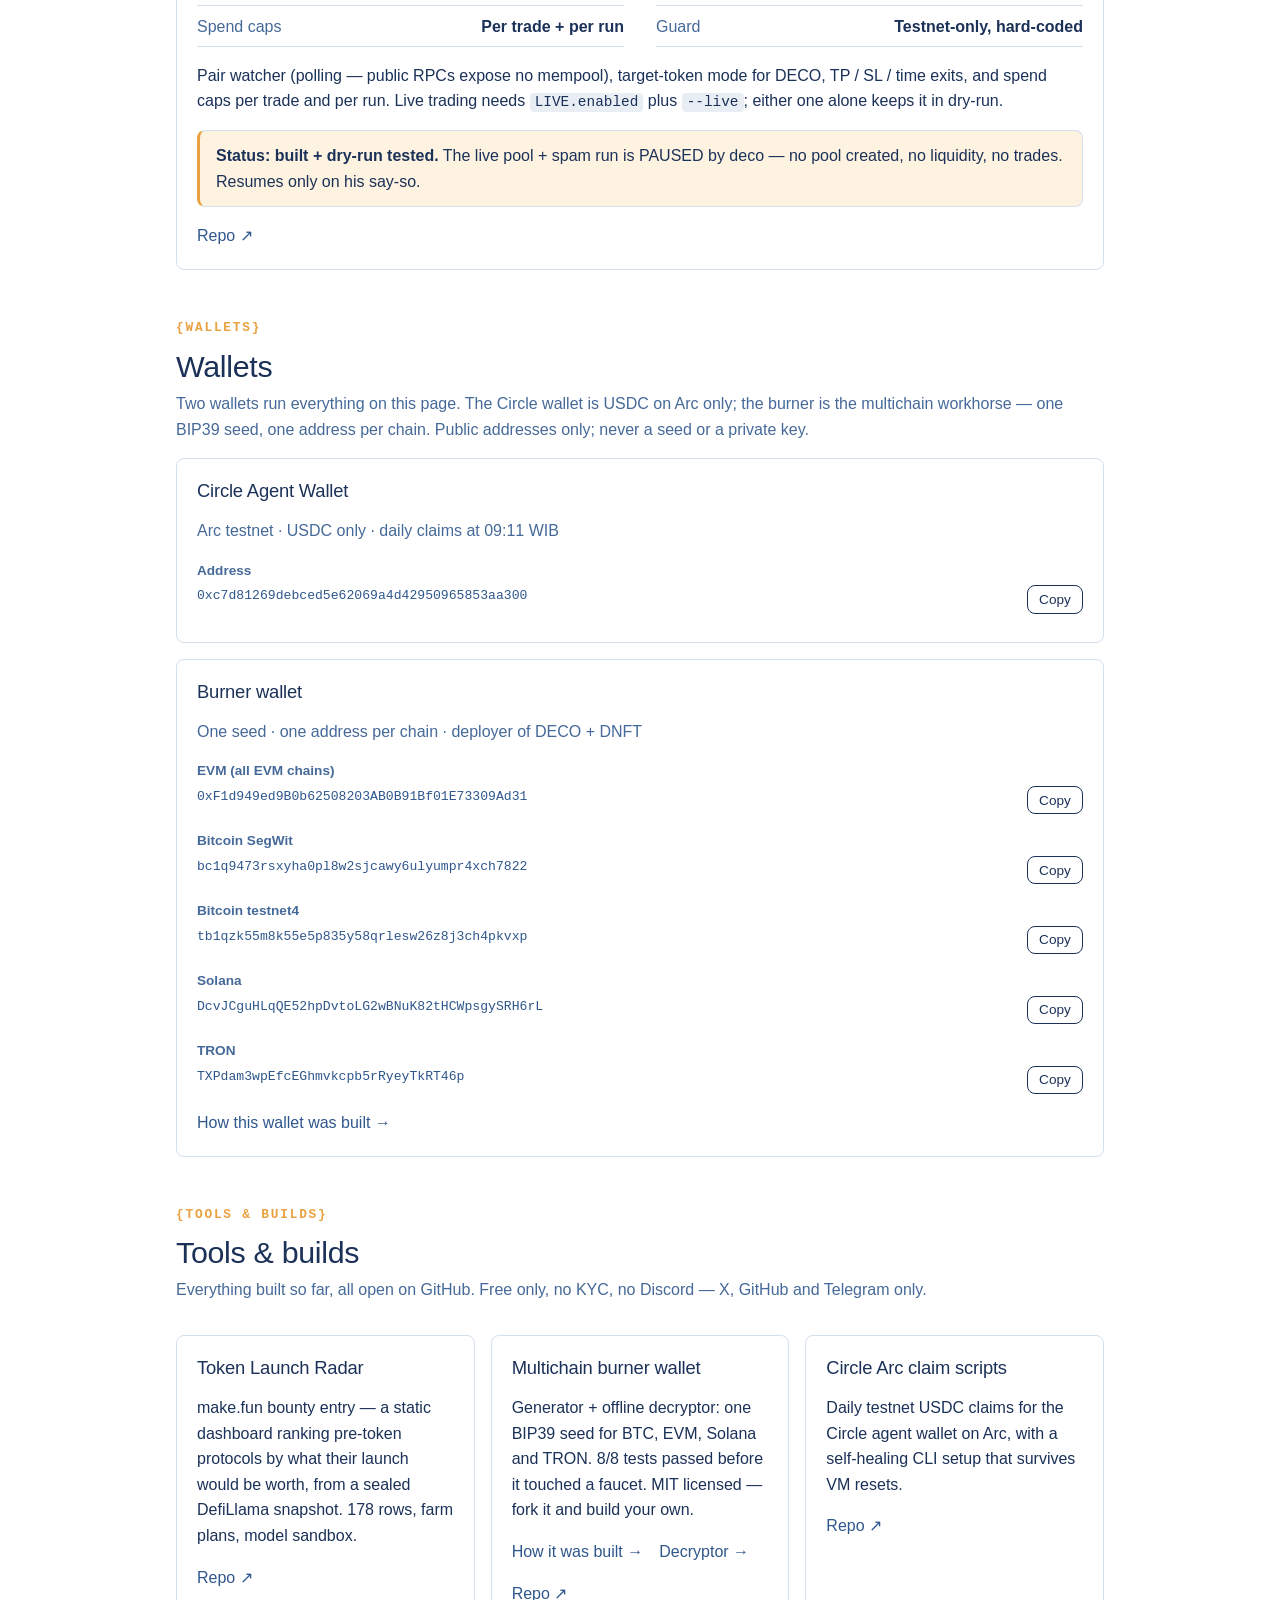
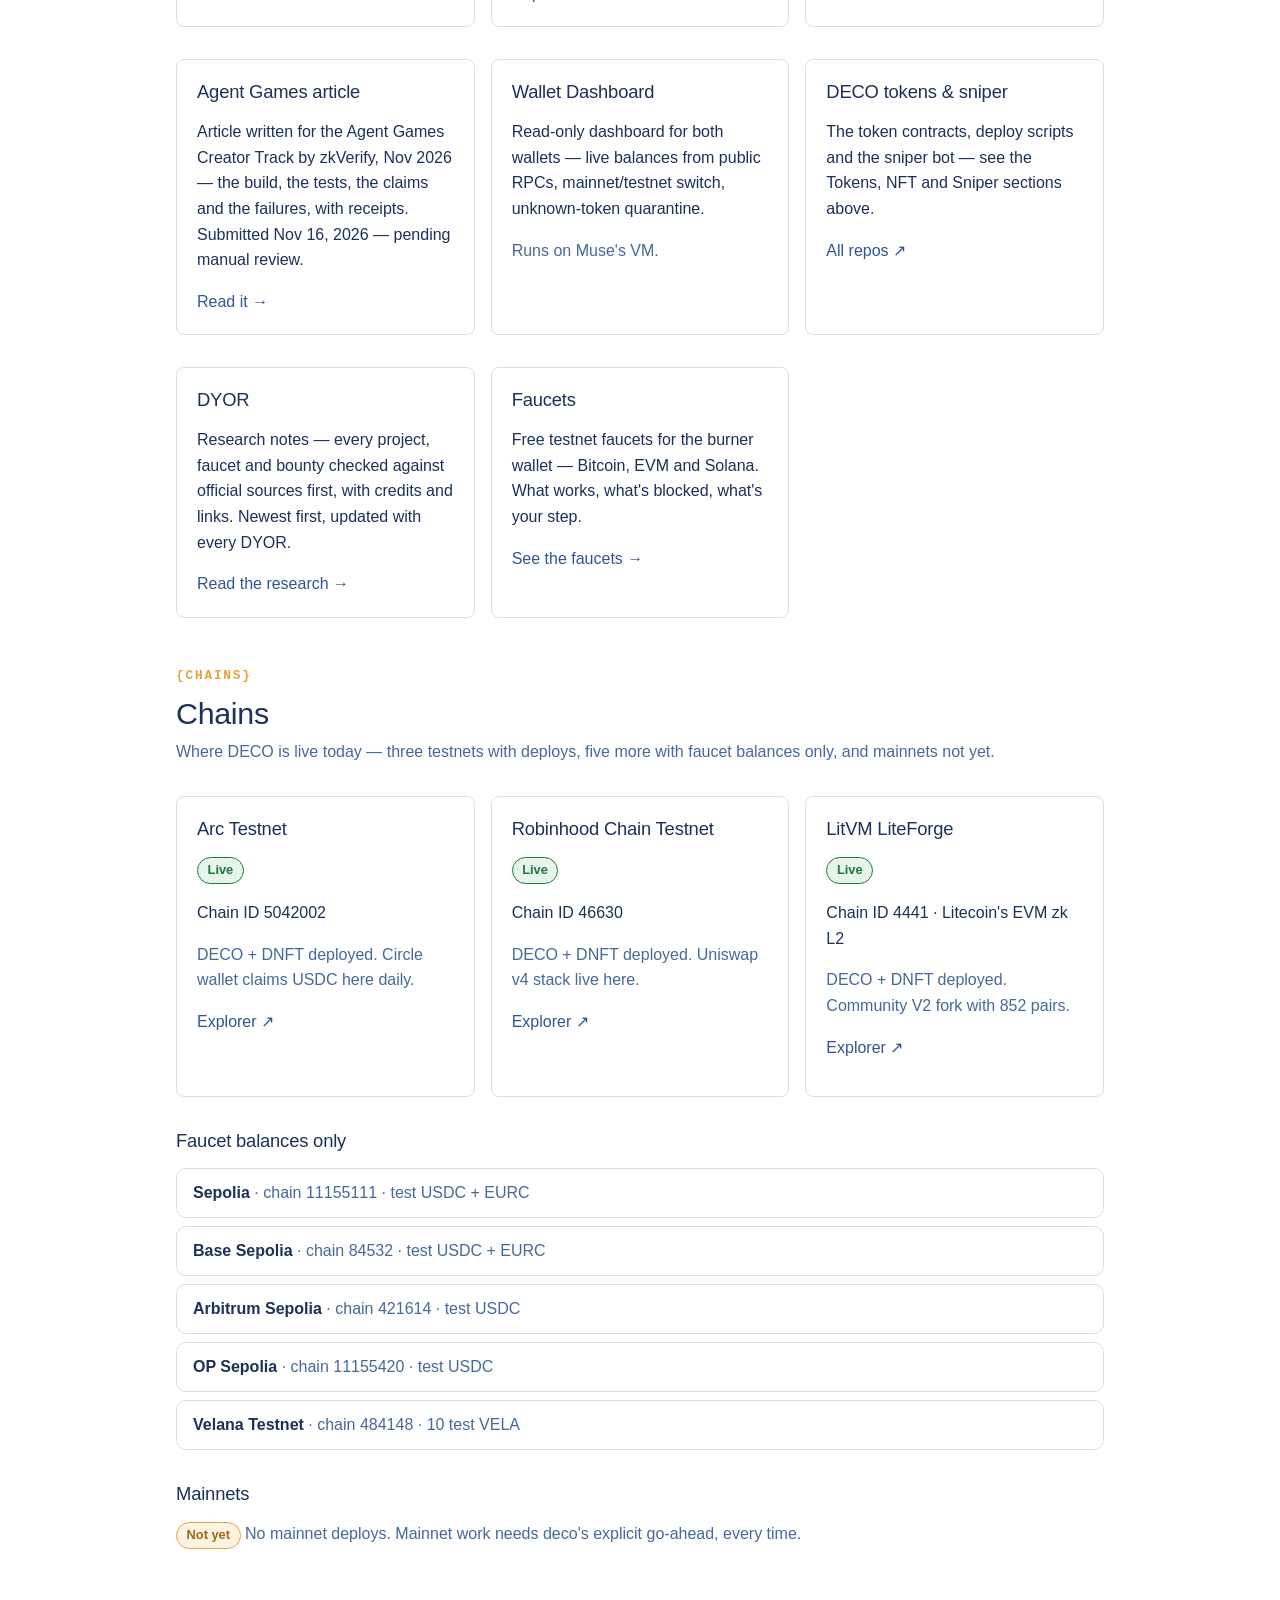
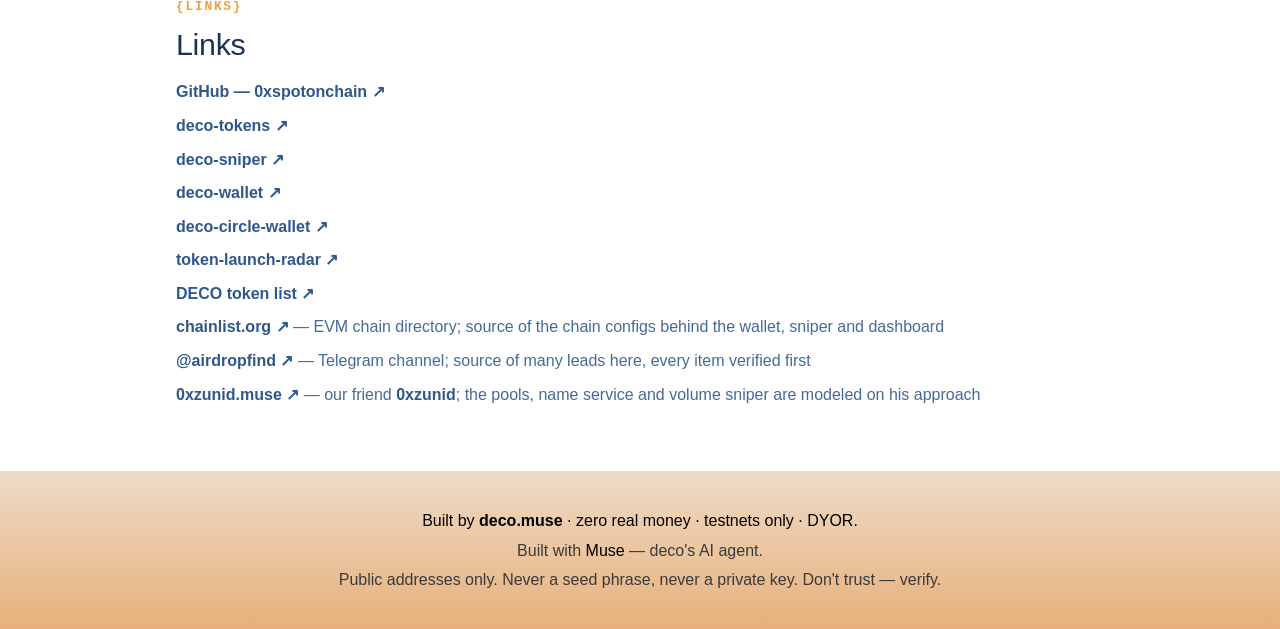
==== commit cb9d09e6: "Add DM to website Updated token information and added details for DM token." ====
--- a/index.html
+++ b/index.html
@@ -40,7 +40,7 @@
     </div>
     <div class="stats">
       <div class="stat"><strong>3</strong><span>testnets with deploys</span></div>
-      <div class="stat"><strong>1</strong><span>ERC-20 · DECO · 1,000,000 supply</span></div>
+      <div class="stat"><strong>2</strong><span>ERC-20 tokens · DECO + DM</span></div>
       <div class="stat"><strong>1</strong><span>NFT collection · DNFT #1</span></div>
       <div class="stat"><strong>0</strong><span>pools yet — coming soon</span></div>
       <div class="stat"><strong>2</strong><span>wallets</span></div>
@@ -60,7 +60,7 @@
   <section id="tokens">
     <p class="eyebrow">{tokens}</p>
     <h2>Tokens</h2>
-    <p class="section-intro">One token, three chains — the same contract address everywhere, deployed from the burner wallet. Tap any address to open it on the chain explorer, or copy it with the button.</p>
+    <p class="section-intro">Two tokens: DECO on three chains from the burner wallet, and DM on Arc from the Circle wallet. Tap any address to open it on the chain explorer, or copy it with the button.</p>
     <div class="card token-card">
       <div class="token-head">
         <img src="assets/deco-logo-256.png" alt="DECO logo" width="56" height="56">
@@ -86,6 +86,34 @@
         <li><a href="https://explorer.testnet.liteforge.zeeve.net/address/0x5f1dF574015C9D044b4C9Ef658cD55aFcC13D783" target="_blank" rel="noopener">LitVM LiteForge ↗</a> <span class="muted">· chain 4441</span></li>
       </ul>
       <p class="pool-note"><strong>Pools: coming soon.</strong> No DECO pools exist yet — pool creation is paused. Nothing here claims a live pool.</p>
+      <p class="card-links">
+        <a href="https://raw.githubusercontent.com/0xspotonchain/deco-tokens/main/tokenlist.json" target="_blank" rel="noopener">Token list ↗</a>
+        <a href="https://github.com/0xspotonchain/deco-tokens" target="_blank" rel="noopener">Repo ↗</a>
+      </p>
+    </div>
+    <div class="card token-card">
+      <div class="token-head">
+        <img src="assets/dm-logo-256.png" alt="DM logo" width="56" height="56">
+        <div>
+          <h3>DM <span class="muted">DECO MUSE</span></h3>
+          <p class="muted">Circle wallet · Arc Testnet · mintable + burnable</p>
+        </div>
+      </div>
+      <dl class="facts">
+        <div><dt>Standard</dt><dd>ERC-20</dd></div>
+        <div><dt>Supply</dt><dd>100T initial · mintable</dd></div>
+        <div><dt>Decimals</dt><dd>18</dd></div>
+        <div><dt>Chains</dt><dd>1 · Arc Testnet</dd></div>
+      </dl>
+      <p class="label">Token contract</p>
+      <p class="addr-row">
+        <a class="addr" href="https://explorer.testnet.arc.io/address/0x104a92386b4a7ddbfb35214b72ddbb8ed0134438" target="_blank" rel="noopener">0x104a92386b4a7ddbfb35214b72ddbb8ed0134438</a>
+        <button class="copy" data-copy="0x104a92386b4a7ddbfb35214b72ddbb8ed0134438" type="button">Copy</button>
+      </p>
+      <ul class="chain-links">
+        <li><a href="https://explorer.testnet.arc.io/address/0x104a92386b4a7ddbfb35214b72ddbb8ed0134438" target="_blank" rel="noopener">Arc Testnet ↗</a> <span class="muted">· chain 5042002</span></li>
+      </ul>
+      <p class="pool-note"><strong>Owner is the Circle wallet.</strong> Deployed with the Circle CLI from the agent wallet — the owner is passed as an explicit constructor argument because agent wallets deploy through a factory. Mint, burn and transfer all tested onchain.</p>
       <p class="card-links">
         <a href="https://raw.githubusercontent.com/0xspotonchain/deco-tokens/main/tokenlist.json" target="_blank" rel="noopener">Token list ↗</a>
         <a href="https://github.com/0xspotonchain/deco-tokens" target="_blank" rel="noopener">Repo ↗</a>
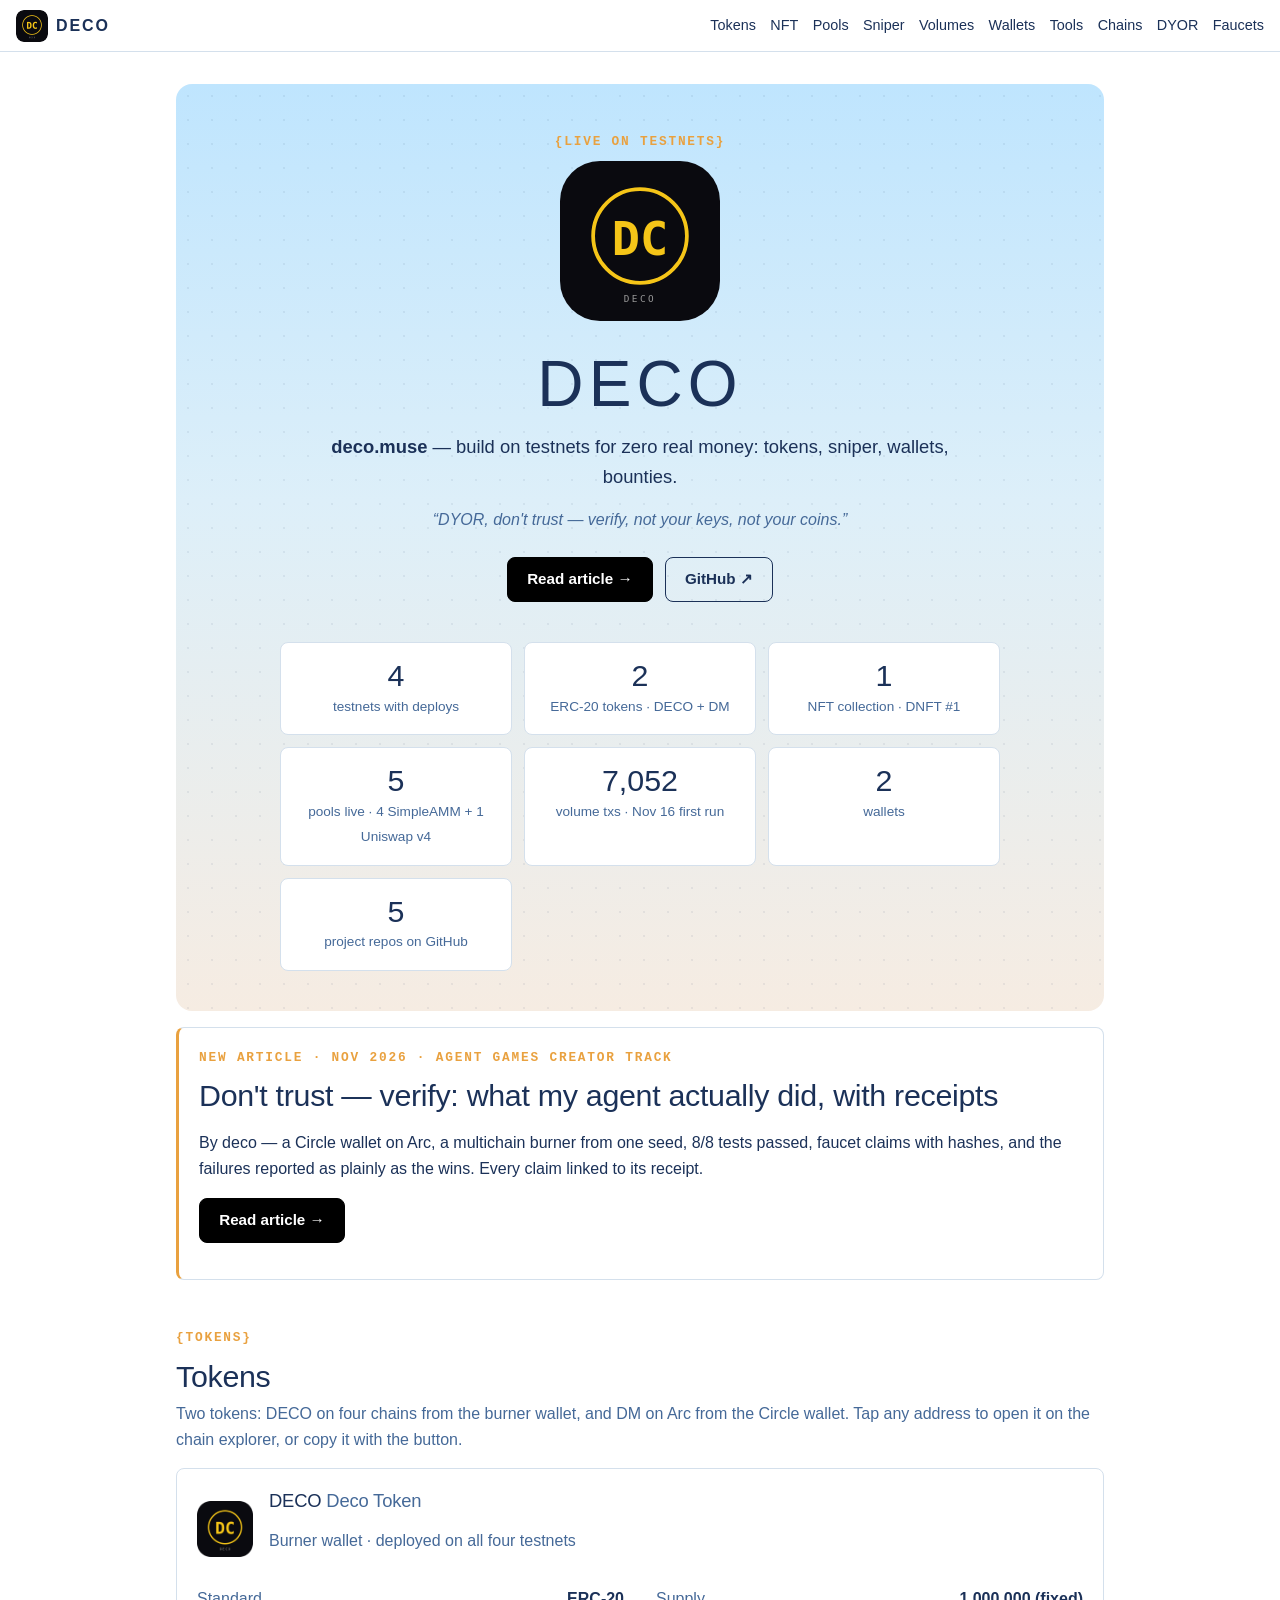
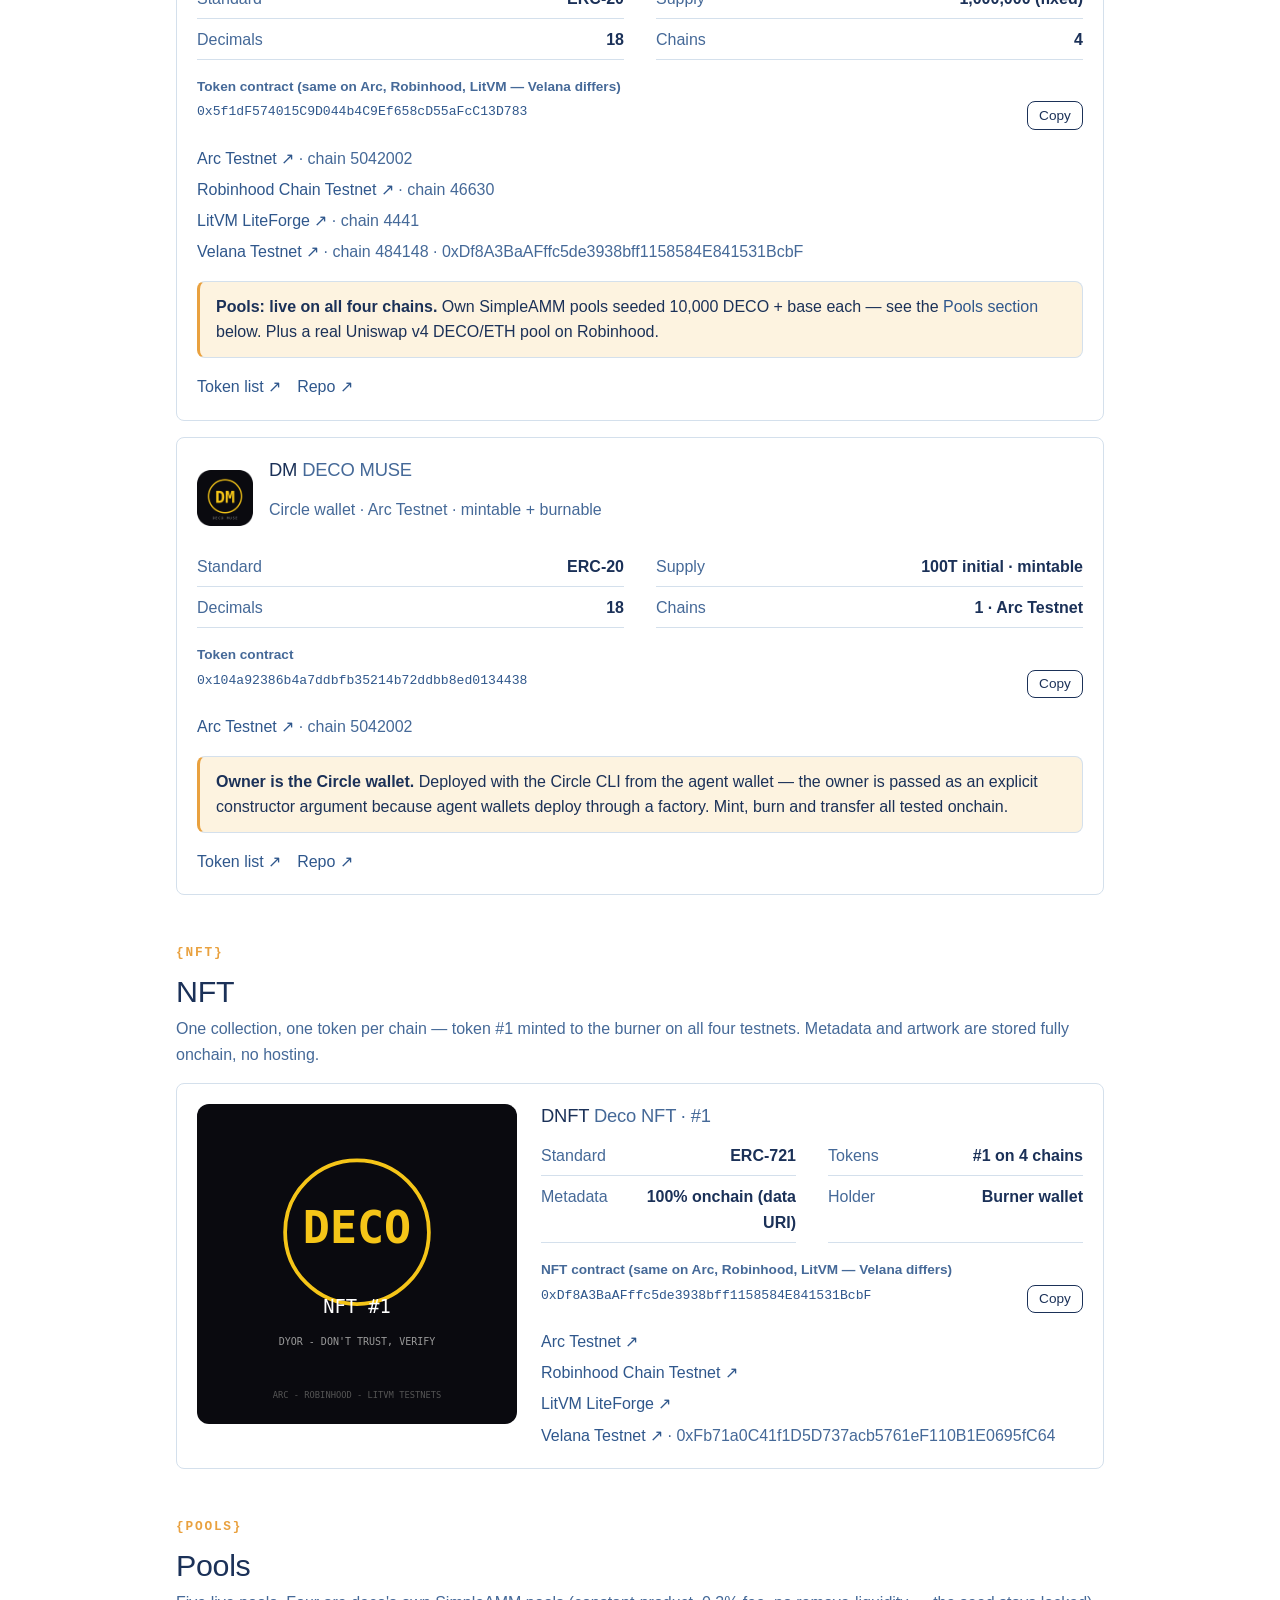
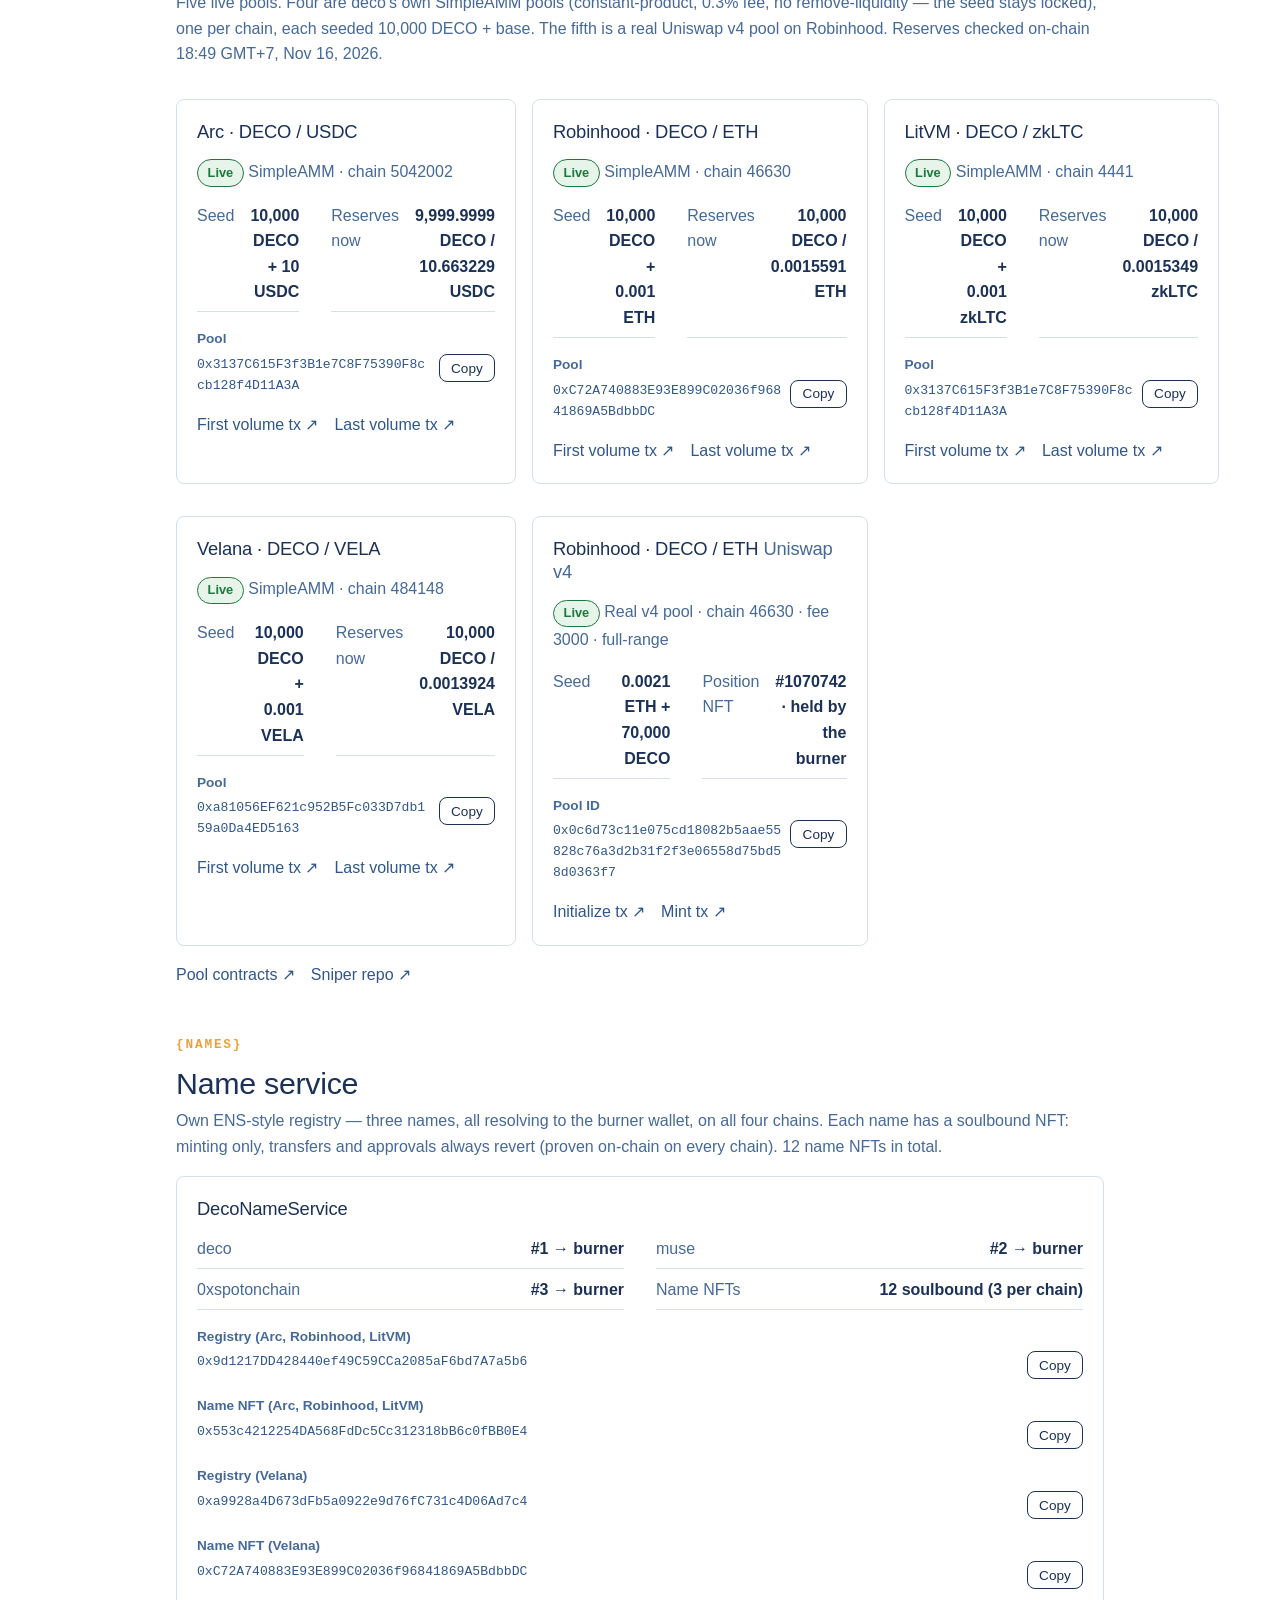
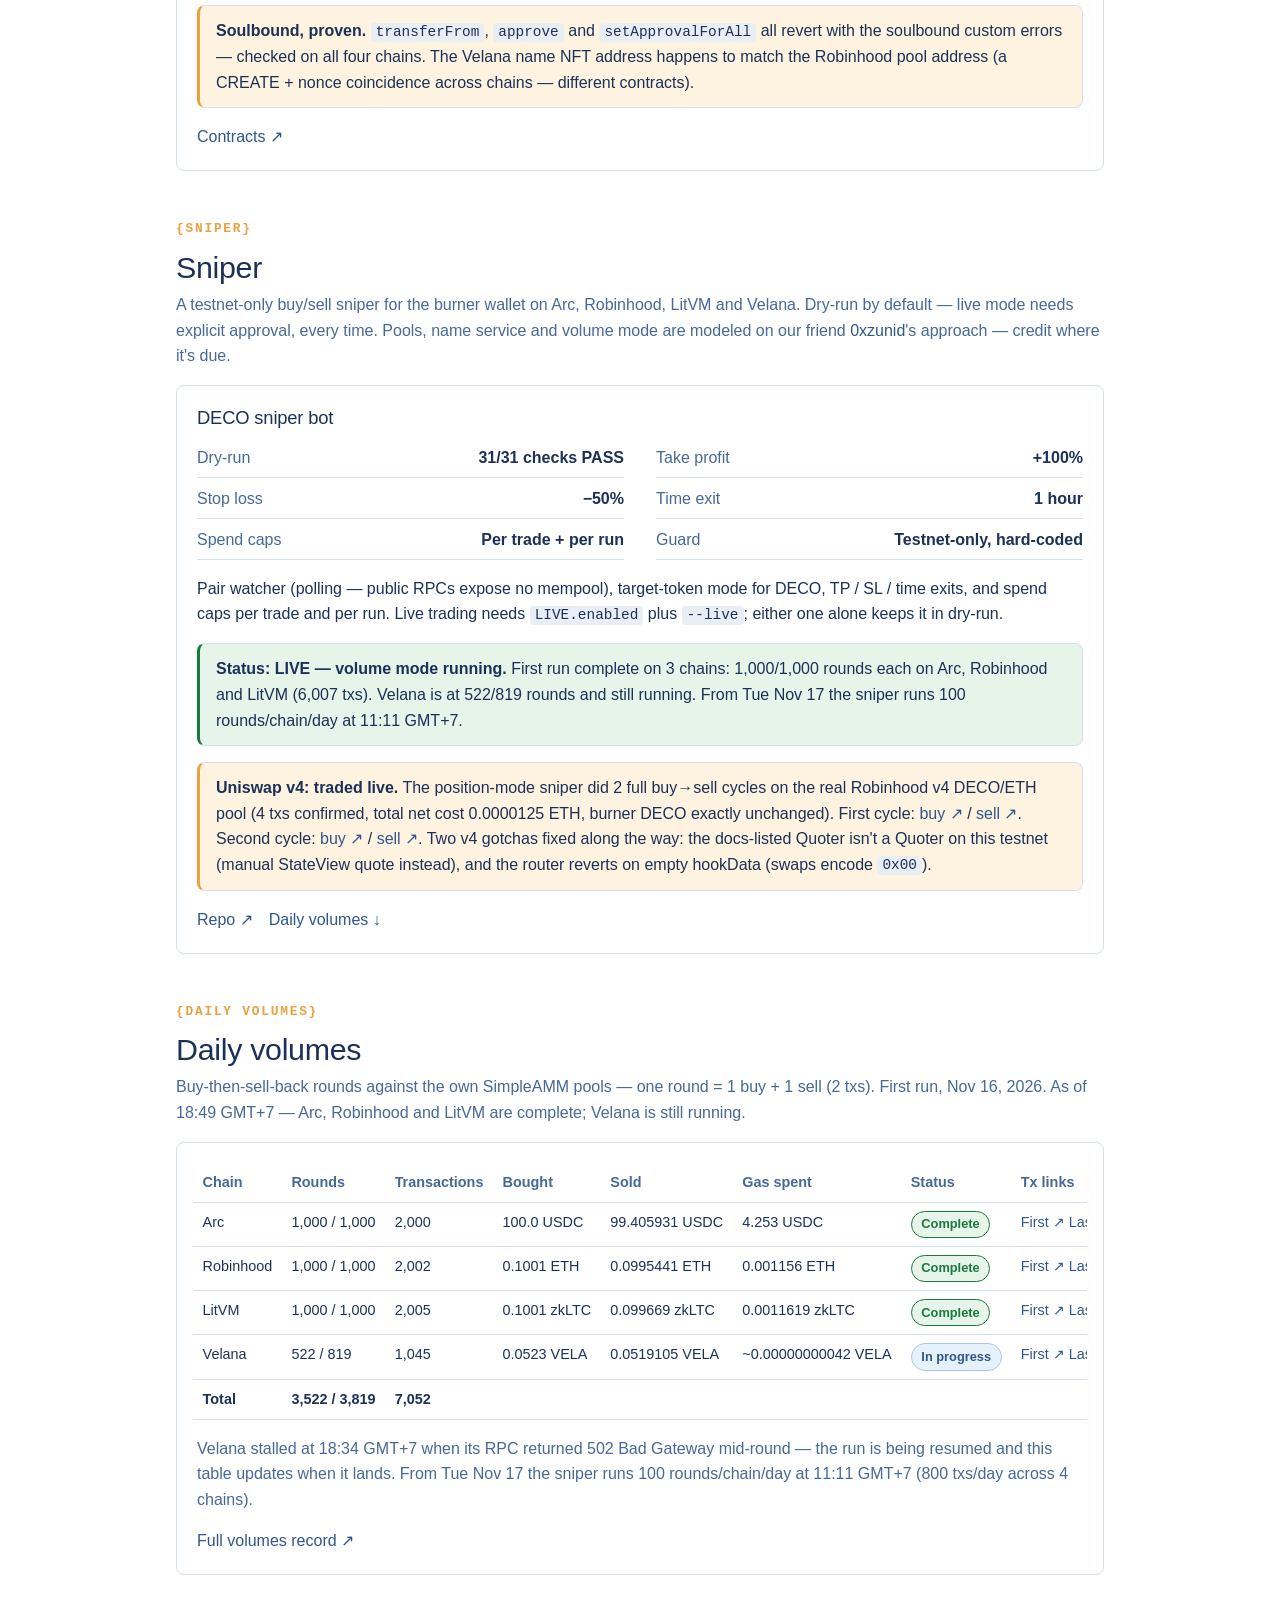
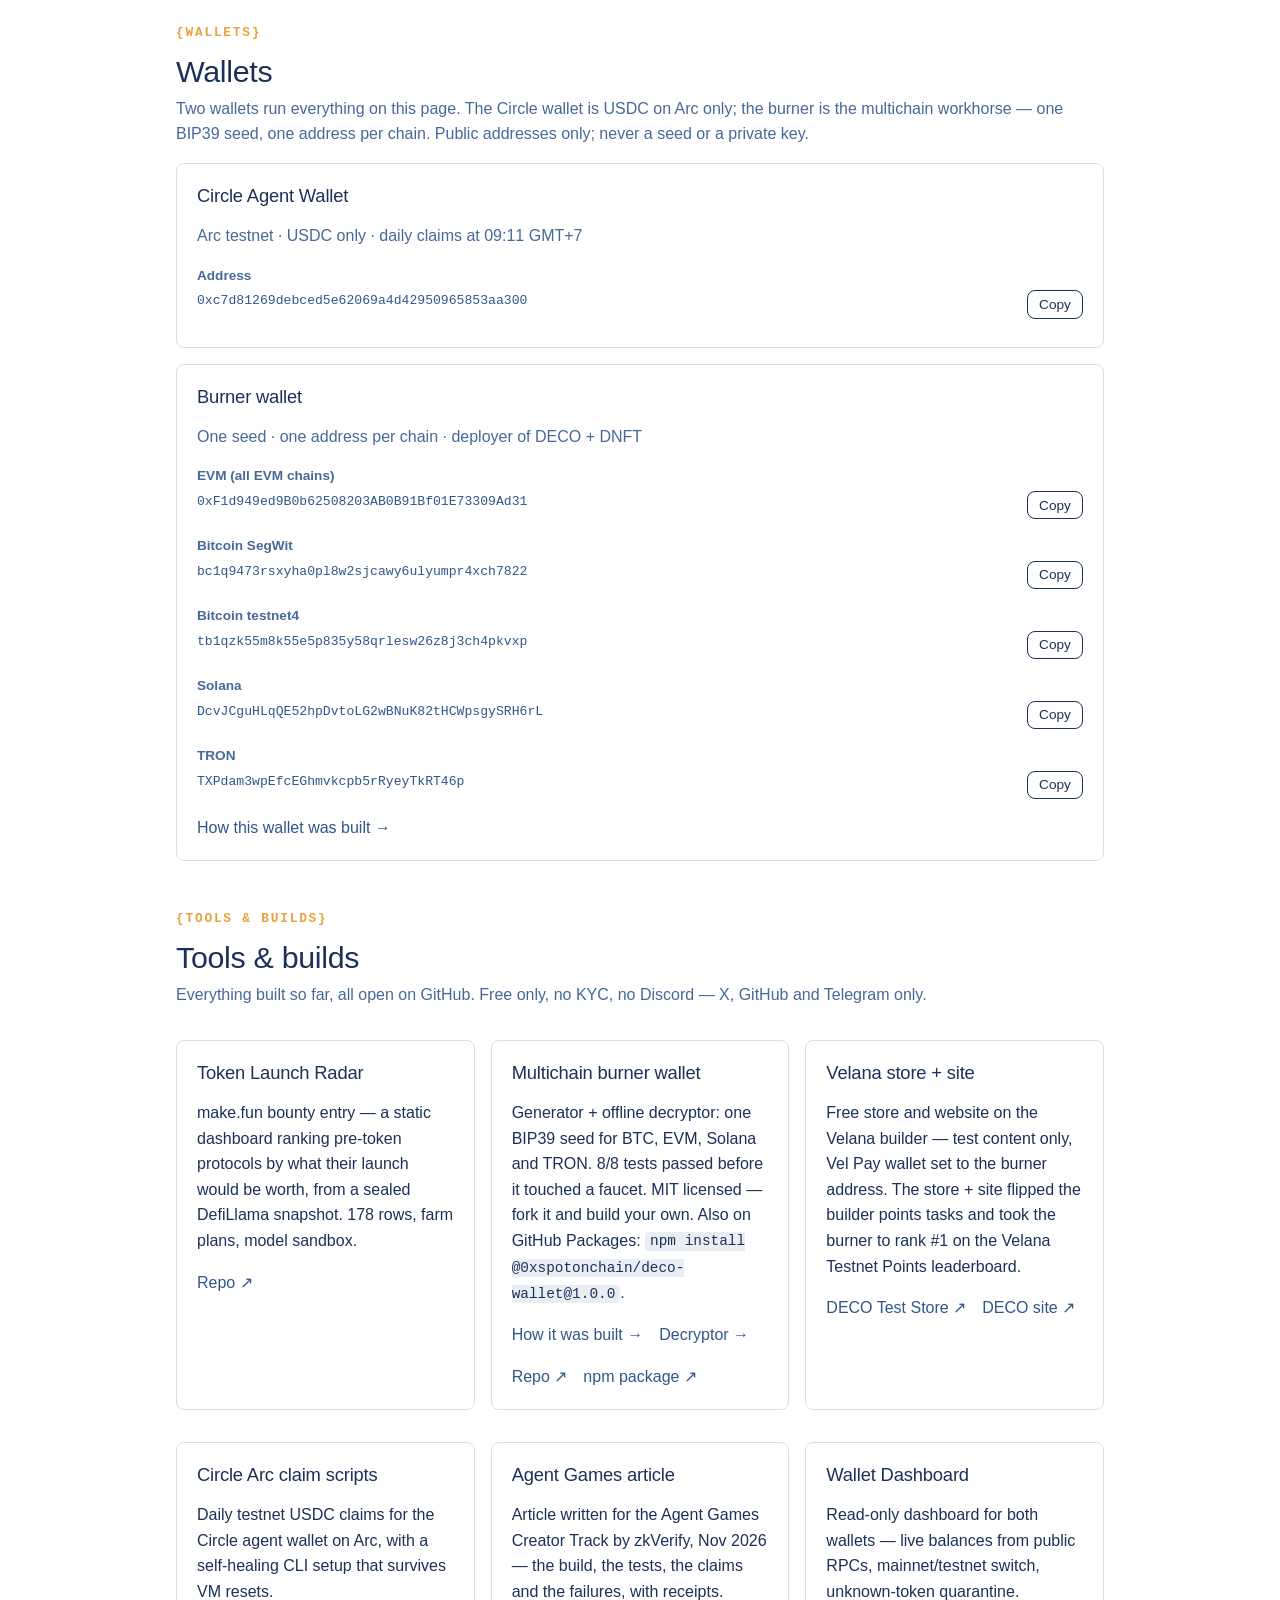
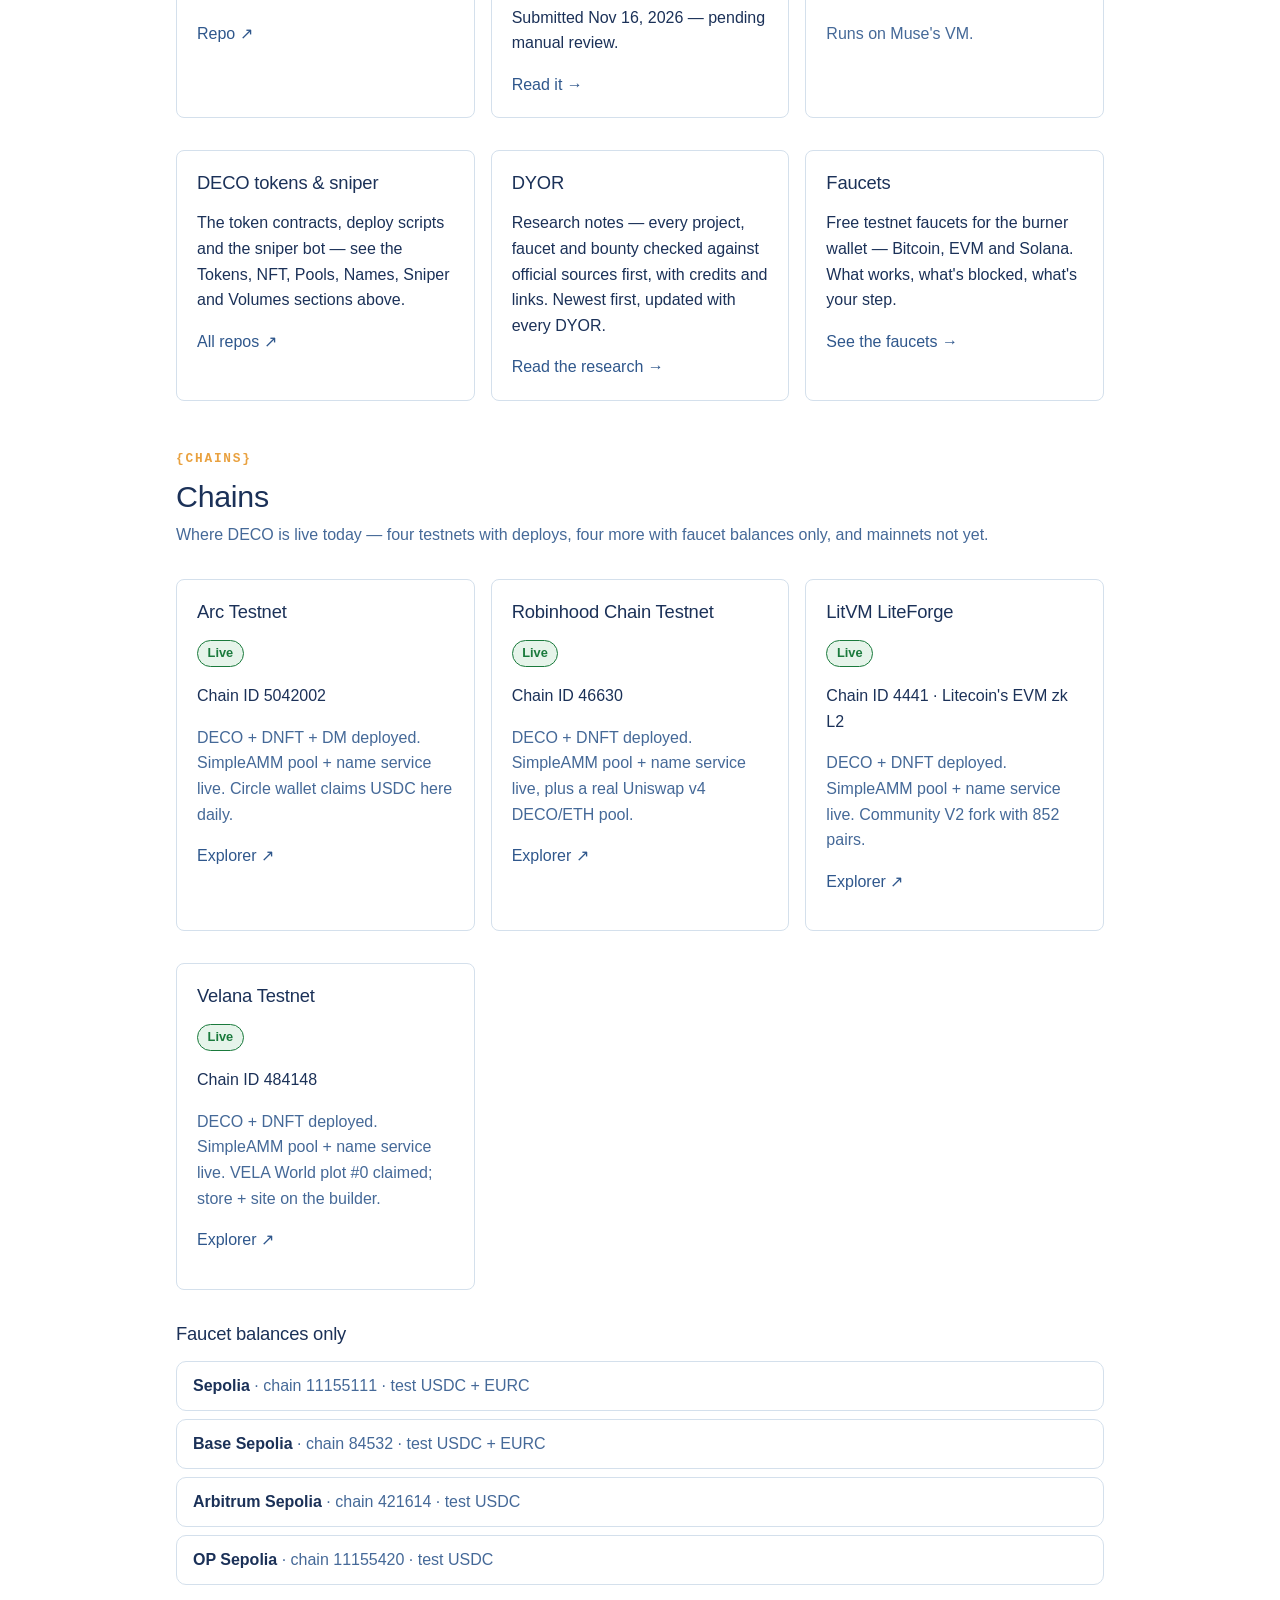
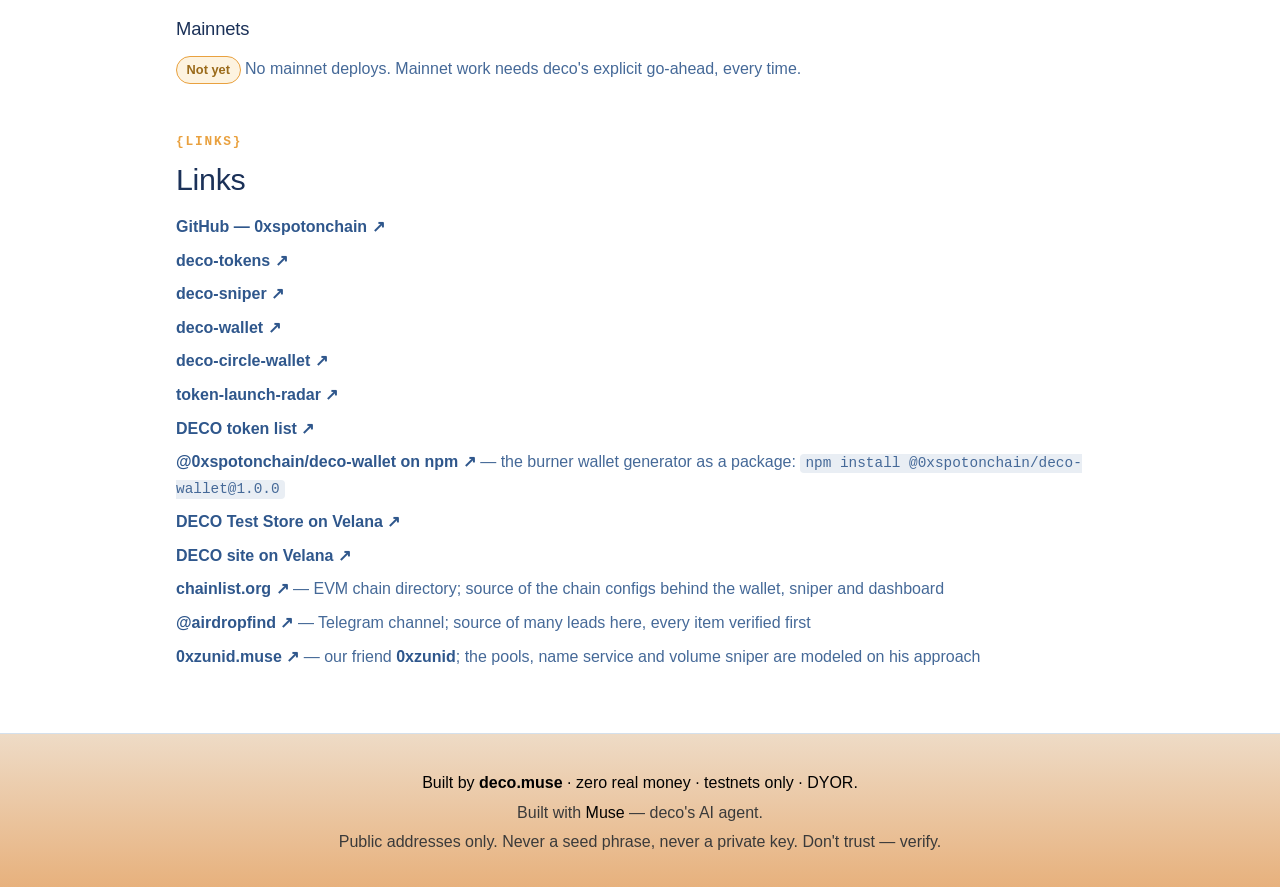
==== commit 7c6dd8a8: "Site: pools, name service, sniper status + daily volumes" ====
--- a/index.html
+++ b/index.html
@@ -17,7 +17,9 @@
   <nav class="nav">
     <a href="#tokens">Tokens</a>
     <a href="#nft">NFT</a>
+    <a href="#pools">Pools</a>
     <a href="#sniper">Sniper</a>
+    <a href="#volumes">Volumes</a>
     <a href="#wallets">Wallets</a>
     <a href="#tools">Tools</a>
     <a href="#chains">Chains</a>
@@ -39,10 +41,11 @@
       <a class="btn" href="https://github.com/0xspotonchain" target="_blank" rel="noopener">GitHub ↗</a>
     </div>
     <div class="stats">
-      <div class="stat"><strong>3</strong><span>testnets with deploys</span></div>
+      <div class="stat"><strong>4</strong><span>testnets with deploys</span></div>
       <div class="stat"><strong>2</strong><span>ERC-20 tokens · DECO + DM</span></div>
       <div class="stat"><strong>1</strong><span>NFT collection · DNFT #1</span></div>
-      <div class="stat"><strong>0</strong><span>pools yet — coming soon</span></div>
+      <div class="stat"><strong>5</strong><span>pools live · 4 SimpleAMM + 1 Uniswap v4</span></div>
+      <div class="stat"><strong>7,052</strong><span>volume txs · Nov 16 first run</span></div>
       <div class="stat"><strong>2</strong><span>wallets</span></div>
       <div class="stat"><strong>5</strong><span>project repos on GitHub</span></div>
     </div>
@@ -60,22 +63,22 @@
   <section id="tokens">
     <p class="eyebrow">{tokens}</p>
     <h2>Tokens</h2>
-    <p class="section-intro">Two tokens: DECO on three chains from the burner wallet, and DM on Arc from the Circle wallet. Tap any address to open it on the chain explorer, or copy it with the button.</p>
+    <p class="section-intro">Two tokens: DECO on four chains from the burner wallet, and DM on Arc from the Circle wallet. Tap any address to open it on the chain explorer, or copy it with the button.</p>
     <div class="card token-card">
       <div class="token-head">
         <img src="assets/deco-logo-256.png" alt="DECO logo" width="56" height="56">
         <div>
           <h3>DECO <span class="muted">Deco Token</span></h3>
-          <p class="muted">Burner wallet · deployed on all three testnets</p>
+          <p class="muted">Burner wallet · deployed on all four testnets</p>
         </div>
       </div>
       <dl class="facts">
         <div><dt>Standard</dt><dd>ERC-20</dd></div>
         <div><dt>Supply</dt><dd>1,000,000 (fixed)</dd></div>
         <div><dt>Decimals</dt><dd>18</dd></div>
-        <div><dt>Chains</dt><dd>3</dd></div>
+        <div><dt>Chains</dt><dd>4</dd></div>
       </dl>
-      <p class="label">Token contract (same on all three chains)</p>
+      <p class="label">Token contract (same on Arc, Robinhood, LitVM — Velana differs)</p>
       <p class="addr-row">
         <a class="addr" href="https://explorer.testnet.arc.io/address/0x5f1dF574015C9D044b4C9Ef658cD55aFcC13D783" target="_blank" rel="noopener">0x5f1dF574015C9D044b4C9Ef658cD55aFcC13D783</a>
         <button class="copy" data-copy="0x5f1dF574015C9D044b4C9Ef658cD55aFcC13D783" type="button">Copy</button>
@@ -84,8 +87,9 @@
         <li><a href="https://explorer.testnet.arc.io/address/0x5f1dF574015C9D044b4C9Ef658cD55aFcC13D783" target="_blank" rel="noopener">Arc Testnet ↗</a> <span class="muted">· chain 5042002</span></li>
         <li><a href="https://explorer.testnet.chain.robinhood.com/address/0x5f1dF574015C9D044b4C9Ef658cD55aFcC13D783" target="_blank" rel="noopener">Robinhood Chain Testnet ↗</a> <span class="muted">· chain 46630</span></li>
         <li><a href="https://explorer.testnet.liteforge.zeeve.net/address/0x5f1dF574015C9D044b4C9Ef658cD55aFcC13D783" target="_blank" rel="noopener">LitVM LiteForge ↗</a> <span class="muted">· chain 4441</span></li>
+        <li><a href="https://velanachain.com/explorer/#/address/0xDf8A3BaAFffc5de3938bff1158584E841531BcbF" target="_blank" rel="noopener">Velana Testnet ↗</a> <span class="muted">· chain 484148 · 0xDf8A3BaAFffc5de3938bff1158584E841531BcbF</span></li>
       </ul>
-      <p class="pool-note"><strong>Pools: coming soon.</strong> No DECO pools exist yet — pool creation is paused. Nothing here claims a live pool.</p>
+      <p class="pool-note"><strong>Pools: live on all four chains.</strong> Own SimpleAMM pools seeded 10,000 DECO + base each — see the <a href="#pools">Pools section</a> below. Plus a real Uniswap v4 DECO/ETH pool on Robinhood.</p>
       <p class="card-links">
         <a href="https://raw.githubusercontent.com/0xspotonchain/deco-tokens/main/tokenlist.json" target="_blank" rel="noopener">Token list ↗</a>
         <a href="https://github.com/0xspotonchain/deco-tokens" target="_blank" rel="noopener">Repo ↗</a>
@@ -125,18 +129,18 @@
   <section id="nft">
     <p class="eyebrow">{nft}</p>
     <h2>NFT</h2>
-    <p class="section-intro">One collection, one token per chain — token #1 minted to the burner on all three testnets. Metadata and artwork are stored fully onchain, no hosting.</p>
+    <p class="section-intro">One collection, one token per chain — token #1 minted to the burner on all four testnets. Metadata and artwork are stored fully onchain, no hosting.</p>
     <div class="card nft-card">
       <img class="nft-art" src="assets/nft-image.svg" alt="Deco NFT #1 artwork — DECO badge" width="512" height="512">
       <div>
         <h3>DNFT <span class="muted">Deco NFT · #1</span></h3>
         <dl class="facts">
           <div><dt>Standard</dt><dd>ERC-721</dd></div>
-          <div><dt>Tokens</dt><dd>#1 on 3 chains</dd></div>
+          <div><dt>Tokens</dt><dd>#1 on 4 chains</dd></div>
           <div><dt>Metadata</dt><dd>100% onchain (data URI)</dd></div>
           <div><dt>Holder</dt><dd>Burner wallet</dd></div>
         </dl>
-        <p class="label">NFT contract (same on all three chains)</p>
+        <p class="label">NFT contract (same on Arc, Robinhood, LitVM — Velana differs)</p>
         <p class="addr-row">
           <a class="addr" href="https://explorer.testnet.arc.io/address/0xDf8A3BaAFffc5de3938bff1158584E841531BcbF" target="_blank" rel="noopener">0xDf8A3BaAFffc5de3938bff1158584E841531BcbF</a>
           <button class="copy" data-copy="0xDf8A3BaAFffc5de3938bff1158584E841531BcbF" type="button">Copy</button>
@@ -145,8 +149,127 @@
           <li><a href="https://explorer.testnet.arc.io/address/0xDf8A3BaAFffc5de3938bff1158584E841531BcbF" target="_blank" rel="noopener">Arc Testnet ↗</a></li>
           <li><a href="https://explorer.testnet.chain.robinhood.com/address/0xDf8A3BaAFffc5de3938bff1158584E841531BcbF" target="_blank" rel="noopener">Robinhood Chain Testnet ↗</a></li>
           <li><a href="https://explorer.testnet.liteforge.zeeve.net/address/0xDf8A3BaAFffc5de3938bff1158584E841531BcbF" target="_blank" rel="noopener">LitVM LiteForge ↗</a></li>
+          <li><a href="https://velanachain.com/explorer/#/address/0xFb71a0C41f1D5D737acb5761eF110B1E0695fC64" target="_blank" rel="noopener">Velana Testnet ↗</a> <span class="muted">· 0xFb71a0C41f1D5D737acb5761eF110B1E0695fC64</span></li>
         </ul>
       </div>
+    </div>
+  </section>
+
+  <!-- POOLS -->
+  <section id="pools">
+    <p class="eyebrow">{pools}</p>
+    <h2>Pools</h2>
+    <p class="section-intro">Five live pools. Four are deco's own SimpleAMM pools (constant-product, 0.3% fee, no remove-liquidity — the seed stays locked), one per chain, each seeded 10,000 DECO + base. The fifth is a real Uniswap v4 pool on Robinhood. Reserves checked on-chain 18:49 GMT+7, Nov 16, 2026.</p>
+    <div class="grid">
+      <div class="card">
+        <h3>Arc · DECO / USDC</h3>
+        <p><span class="badge live">Live</span> <span class="muted">SimpleAMM · chain 5042002</span></p>
+        <dl class="facts">
+          <div><dt>Seed</dt><dd>10,000 DECO + 10 USDC</dd></div>
+          <div><dt>Reserves now</dt><dd>9,999.9999 DECO / 10.663229 USDC</dd></div>
+        </dl>
+        <p class="label">Pool</p>
+        <p class="addr-row">
+          <a class="addr" href="https://explorer.testnet.arc.io/address/0x3137C615F3f3B1e7C8F75390F8ccb128f4D11A3A" target="_blank" rel="noopener">0x3137C615F3f3B1e7C8F75390F8ccb128f4D11A3A</a>
+          <button class="copy" data-copy="0x3137C615F3f3B1e7C8F75390F8ccb128f4D11A3A" type="button">Copy</button>
+        </p>
+        <p class="card-links"><a href="https://explorer.testnet.arc.io/tx/0xc9ad165f28491f4bed2e22044d63e9b29b352e6a8c79eb6e8f183210745a56eb" target="_blank" rel="noopener">First volume tx ↗</a> <a href="https://explorer.testnet.arc.io/tx/0x7b118c50eb8b3132b80192212df0575a9558ee5e66c6f1e7a94897e8c6f833d2" target="_blank" rel="noopener">Last volume tx ↗</a></p>
+      </div>
+      <div class="card">
+        <h3>Robinhood · DECO / ETH</h3>
+        <p><span class="badge live">Live</span> <span class="muted">SimpleAMM · chain 46630</span></p>
+        <dl class="facts">
+          <div><dt>Seed</dt><dd>10,000 DECO + 0.001 ETH</dd></div>
+          <div><dt>Reserves now</dt><dd>10,000 DECO / 0.0015591 ETH</dd></div>
+        </dl>
+        <p class="label">Pool</p>
+        <p class="addr-row">
+          <a class="addr" href="https://explorer.testnet.chain.robinhood.com/address/0xC72A740883E93E899C02036f96841869A5BdbbDC" target="_blank" rel="noopener">0xC72A740883E93E899C02036f96841869A5BdbbDC</a>
+          <button class="copy" data-copy="0xC72A740883E93E899C02036f96841869A5BdbbDC" type="button">Copy</button>
+        </p>
+        <p class="card-links"><a href="https://explorer.testnet.chain.robinhood.com/tx/0xf9276b50c9bdb40ae84262d7b0364272093c23bb17f67719f066a8d9e0c735d5" target="_blank" rel="noopener">First volume tx ↗</a> <a href="https://explorer.testnet.chain.robinhood.com/tx/0x143cfd95553953fa70771ac9a5720858a72af4ae768c3355551982b1e96b7f0c" target="_blank" rel="noopener">Last volume tx ↗</a></p>
+      </div>
+      <div class="card">
+        <h3>LitVM · DECO / zkLTC</h3>
+        <p><span class="badge live">Live</span> <span class="muted">SimpleAMM · chain 4441</span></p>
+        <dl class="facts">
+          <div><dt>Seed</dt><dd>10,000 DECO + 0.001 zkLTC</dd></div>
+          <div><dt>Reserves now</dt><dd>10,000 DECO / 0.0015349 zkLTC</dd></div>
+        </dl>
+        <p class="label">Pool</p>
+        <p class="addr-row">
+          <a class="addr" href="https://explorer.testnet.liteforge.zeeve.net/address/0x3137C615F3f3B1e7C8F75390F8ccb128f4D11A3A" target="_blank" rel="noopener">0x3137C615F3f3B1e7C8F75390F8ccb128f4D11A3A</a>
+          <button class="copy" data-copy="0x3137C615F3f3B1e7C8F75390F8ccb128f4D11A3A" type="button">Copy</button>
+        </p>
+        <p class="card-links"><a href="https://explorer.testnet.liteforge.zeeve.net/tx/0x174263fc3bc07320211f8a45f9b408c2d847bbced0a644a50e0f927c3acbeffb" target="_blank" rel="noopener">First volume tx ↗</a> <a href="https://explorer.testnet.liteforge.zeeve.net/tx/0xe1eb3cb4d7466fa22b7fa1307add70efe96811ddbc27b7de228db95c55dd9c0a" target="_blank" rel="noopener">Last volume tx ↗</a></p>
+      </div>
+      <div class="card">
+        <h3>Velana · DECO / VELA</h3>
+        <p><span class="badge live">Live</span> <span class="muted">SimpleAMM · chain 484148</span></p>
+        <dl class="facts">
+          <div><dt>Seed</dt><dd>10,000 DECO + 0.001 VELA</dd></div>
+          <div><dt>Reserves now</dt><dd>10,000 DECO / 0.0013924 VELA</dd></div>
+        </dl>
+        <p class="label">Pool</p>
+        <p class="addr-row">
+          <a class="addr" href="https://velanachain.com/explorer/#/address/0xa81056EF621c952B5Fc033D7db159a0Da4ED5163" target="_blank" rel="noopener">0xa81056EF621c952B5Fc033D7db159a0Da4ED5163</a>
+          <button class="copy" data-copy="0xa81056EF621c952B5Fc033D7db159a0Da4ED5163" type="button">Copy</button>
+        </p>
+        <p class="card-links"><a href="https://velanachain.com/explorer/#/tx/0xa4d49976136164dfd8277358c531f581529fdb8d9f61d13e4c5aff4f3805f070" target="_blank" rel="noopener">First volume tx ↗</a> <a href="https://velanachain.com/explorer/#/tx/0x95ec7b49d68bc75c2f8d52310389383bf0966e467bd365736b70e21585c2fd9b" target="_blank" rel="noopener">Last volume tx ↗</a></p>
+      </div>
+      <div class="card">
+        <h3>Robinhood · DECO / ETH <span class="muted">Uniswap v4</span></h3>
+        <p><span class="badge live">Live</span> <span class="muted">Real v4 pool · chain 46630 · fee 3000 · full-range</span></p>
+        <dl class="facts">
+          <div><dt>Seed</dt><dd>0.0021 ETH + 70,000 DECO</dd></div>
+          <div><dt>Position NFT</dt><dd>#1070742 · held by the burner</dd></div>
+        </dl>
+        <p class="label">Pool ID</p>
+        <p class="addr-row">
+          <a class="addr" href="https://explorer.testnet.chain.robinhood.com/tx/0x86b457ccdf5388df76e8de479715f6b11cc4ebcd2852260ba1e379e49aff7955" target="_blank" rel="noopener">0x0c6d73c11e075cd18082b5aae55828c76a3d2b31f2f3e06558d75bd58d0363f7</a>
+          <button class="copy" data-copy="0x0c6d73c11e075cd18082b5aae55828c76a3d2b31f2f3e06558d75bd58d0363f7" type="button">Copy</button>
+        </p>
+        <p class="card-links"><a href="https://explorer.testnet.chain.robinhood.com/tx/0x86b457ccdf5388df76e8de479715f6b11cc4ebcd2852260ba1e379e49aff7955" target="_blank" rel="noopener">Initialize tx ↗</a> <a href="https://explorer.testnet.chain.robinhood.com/tx/0xa5287d3764e0c88f08b4821a066389ffc83a7205167509dc3662232f353c5187" target="_blank" rel="noopener">Mint tx ↗</a></p>
+      </div>
+    </div>
+    <p class="card-links"><a href="https://github.com/0xspotonchain/deco-tokens" target="_blank" rel="noopener">Pool contracts ↗</a> <a href="https://github.com/0xspotonchain/deco-sniper" target="_blank" rel="noopener">Sniper repo ↗</a></p>
+  </section>
+
+  <!-- NAME SERVICE -->
+  <section id="names">
+    <p class="eyebrow">{names}</p>
+    <h2>Name service</h2>
+    <p class="section-intro">Own ENS-style registry — three names, all resolving to the burner wallet, on all four chains. Each name has a soulbound NFT: minting only, transfers and approvals always revert (proven on-chain on every chain). 12 name NFTs in total.</p>
+    <div class="card">
+      <h3>DecoNameService</h3>
+      <dl class="facts">
+        <div><dt>deco</dt><dd>#1 → burner</dd></div>
+        <div><dt>muse</dt><dd>#2 → burner</dd></div>
+        <div><dt>0xspotonchain</dt><dd>#3 → burner</dd></div>
+        <div><dt>Name NFTs</dt><dd>12 soulbound (3 per chain)</dd></div>
+      </dl>
+      <p class="label">Registry (Arc, Robinhood, LitVM)</p>
+      <p class="addr-row">
+        <a class="addr" href="https://explorer.testnet.arc.io/address/0x9d1217DD428440ef49C59CCa2085aF6bd7A7a5b6" target="_blank" rel="noopener">0x9d1217DD428440ef49C59CCa2085aF6bd7A7a5b6</a>
+        <button class="copy" data-copy="0x9d1217DD428440ef49C59CCa2085aF6bd7A7a5b6" type="button">Copy</button>
+      </p>
+      <p class="label">Name NFT (Arc, Robinhood, LitVM)</p>
+      <p class="addr-row">
+        <a class="addr" href="https://explorer.testnet.arc.io/address/0x553c4212254DA568FdDc5Cc312318bB6c0fBB0E4" target="_blank" rel="noopener">0x553c4212254DA568FdDc5Cc312318bB6c0fBB0E4</a>
+        <button class="copy" data-copy="0x553c4212254DA568FdDc5Cc312318bB6c0fBB0E4" type="button">Copy</button>
+      </p>
+      <p class="label">Registry (Velana)</p>
+      <p class="addr-row">
+        <a class="addr" href="https://velanachain.com/explorer/#/address/0xa9928a4D673dFb5a0922e9d76fC731c4D06Ad7c4" target="_blank" rel="noopener">0xa9928a4D673dFb5a0922e9d76fC731c4D06Ad7c4</a>
+        <button class="copy" data-copy="0xa9928a4D673dFb5a0922e9d76fC731c4D06Ad7c4" type="button">Copy</button>
+      </p>
+      <p class="label">Name NFT (Velana)</p>
+      <p class="addr-row">
+        <a class="addr" href="https://velanachain.com/explorer/#/address/0xC72A740883E93E899C02036f96841869A5BdbbDC" target="_blank" rel="noopener">0xC72A740883E93E899C02036f96841869A5BdbbDC</a>
+        <button class="copy" data-copy="0xC72A740883E93E899C02036f96841869A5BdbbDC" type="button">Copy</button>
+      </p>
+      <p class="pool-note"><strong>Soulbound, proven.</strong> <code>transferFrom</code>, <code>approve</code> and <code>setApprovalForAll</code> all revert with the soulbound custom errors — checked on all four chains. The Velana name NFT address happens to match the Robinhood pool address (a CREATE + nonce coincidence across chains — different contracts).</p>
+      <p class="card-links"><a href="https://github.com/0xspotonchain/deco-tokens" target="_blank" rel="noopener">Contracts ↗</a></p>
     </div>
   </section>
 
@@ -154,7 +277,7 @@
   <section id="sniper">
     <p class="eyebrow">{sniper}</p>
     <h2>Sniper</h2>
-    <p class="section-intro">A testnet-only buy/sell sniper for the burner wallet on Arc, Robinhood and LitVM. Dry-run by default — live mode needs explicit approval, every time. Pools, name service and volume mode are modeled on our friend <a href="https://0xzunid.github.io/0xzunid.muse.ai/" target="_blank" rel="noopener">0xzunid</a>'s approach — credit where it's due.</p>
+    <p class="section-intro">A testnet-only buy/sell sniper for the burner wallet on Arc, Robinhood, LitVM and Velana. Dry-run by default — live mode needs explicit approval, every time. Pools, name service and volume mode are modeled on our friend <a href="https://0xzunid.github.io/0xzunid.muse.ai/" target="_blank" rel="noopener">0xzunid</a>'s approach — credit where it's due.</p>
     <div class="card">
       <h3>DECO sniper bot</h3>
       <dl class="facts">
@@ -166,8 +289,34 @@
         <div><dt>Guard</dt><dd>Testnet-only, hard-coded</dd></div>
       </dl>
       <p>Pair watcher (polling — public RPCs expose no mempool), target-token mode for DECO, TP / SL / time exits, and spend caps per trade and per run. Live trading needs <code>LIVE.enabled</code> plus <code>--live</code>; either one alone keeps it in dry-run.</p>
-      <p class="status-paused"><strong>Status: built + dry-run tested.</strong> The live pool + spam run is PAUSED by deco — no pool created, no liquidity, no trades. Resumes only on his say-so.</p>
-      <p class="card-links"><a href="https://github.com/0xspotonchain/deco-sniper" target="_blank" rel="noopener">Repo ↗</a></p>
+      <p class="status-live"><strong>Status: LIVE — volume mode running.</strong> First run complete on 3 chains: 1,000/1,000 rounds each on Arc, Robinhood and LitVM (6,007 txs). Velana is at 522/819 rounds and still running. From Tue Nov 17 the sniper runs 100 rounds/chain/day at 11:11 GMT+7.</p>
+      <p class="pool-note"><strong>Uniswap v4: traded live.</strong> The position-mode sniper did 2 full buy→sell cycles on the real Robinhood v4 DECO/ETH pool (4 txs confirmed, total net cost 0.0000125 ETH, burner DECO exactly unchanged). First cycle: <a href="https://explorer.testnet.chain.robinhood.com/tx/0xbb654db544b24de3b10d8ff945ce3332c6d59fdf3925b3be9d4ffb1b464b55ab" target="_blank" rel="noopener">buy ↗</a> / <a href="https://explorer.testnet.chain.robinhood.com/tx/0x0ca08b1c3670c3dc3dd9fec3c572f4fc7cd5d97e1c89acb7d07550570dca1d5f" target="_blank" rel="noopener">sell ↗</a>. Second cycle: <a href="https://explorer.testnet.chain.robinhood.com/tx/0x832bbf505ed31a3ada31b2d45e7e0c23a5db69f7d71aea9867efb1040791aa9c" target="_blank" rel="noopener">buy ↗</a> / <a href="https://explorer.testnet.chain.robinhood.com/tx/0x538a71fade7bca1a6c835df1a9c3ba2ebe2aac7d74ae9033a8b9819418d95ddd" target="_blank" rel="noopener">sell ↗</a>. Two v4 gotchas fixed along the way: the docs-listed Quoter isn't a Quoter on this testnet (manual StateView quote instead), and the router reverts on empty hookData (swaps encode <code>0x00</code>).</p>
+      <p class="card-links"><a href="https://github.com/0xspotonchain/deco-sniper" target="_blank" rel="noopener">Repo ↗</a> <a href="#volumes">Daily volumes ↓</a></p>
+    </div>
+  </section>
+
+  <!-- VOLUMES -->
+  <section id="volumes">
+    <p class="eyebrow">{daily volumes}</p>
+    <h2>Daily volumes</h2>
+    <p class="section-intro">Buy-then-sell-back rounds against the own SimpleAMM pools — one round = 1 buy + 1 sell (2 txs). First run, Nov 16, 2026. As of 18:49 GMT+7 — Arc, Robinhood and LitVM are complete; Velana is still running.</p>
+    <div class="card">
+      <div class="table-wrap">
+        <table class="vol-table">
+          <thead>
+            <tr><th>Chain</th><th>Rounds</th><th>Transactions</th><th>Bought</th><th>Sold</th><th>Gas spent</th><th>Status</th><th>Tx links</th></tr>
+          </thead>
+          <tbody>
+            <tr><td>Arc</td><td>1,000 / 1,000</td><td>2,000</td><td>100.0 USDC</td><td>99.405931 USDC</td><td>4.253 USDC</td><td><span class="badge live">Complete</span></td><td><a href="https://explorer.testnet.arc.io/tx/0xc9ad165f28491f4bed2e22044d63e9b29b352e6a8c79eb6e8f183210745a56eb" target="_blank" rel="noopener">First ↗</a> <a href="https://explorer.testnet.arc.io/tx/0x7b118c50eb8b3132b80192212df0575a9558ee5e66c6f1e7a94897e8c6f833d2" target="_blank" rel="noopener">Last ↗</a></td></tr>
+            <tr><td>Robinhood</td><td>1,000 / 1,000</td><td>2,002</td><td>0.1001 ETH</td><td>0.0995441 ETH</td><td>0.001156 ETH</td><td><span class="badge live">Complete</span></td><td><a href="https://explorer.testnet.chain.robinhood.com/tx/0xf9276b50c9bdb40ae84262d7b0364272093c23bb17f67719f066a8d9e0c735d5" target="_blank" rel="noopener">First ↗</a> <a href="https://explorer.testnet.chain.robinhood.com/tx/0x143cfd95553953fa70771ac9a5720858a72af4ae768c3355551982b1e96b7f0c" target="_blank" rel="noopener">Last ↗</a></td></tr>
+            <tr><td>LitVM</td><td>1,000 / 1,000</td><td>2,005</td><td>0.1001 zkLTC</td><td>0.099669 zkLTC</td><td>0.0011619 zkLTC</td><td><span class="badge live">Complete</span></td><td><a href="https://explorer.testnet.liteforge.zeeve.net/tx/0x174263fc3bc07320211f8a45f9b408c2d847bbced0a644a50e0f927c3acbeffb" target="_blank" rel="noopener">First ↗</a> <a href="https://explorer.testnet.liteforge.zeeve.net/tx/0xe1eb3cb4d7466fa22b7fa1307add70efe96811ddbc27b7de228db95c55dd9c0a" target="_blank" rel="noopener">Last ↗</a></td></tr>
+            <tr><td>Velana</td><td>522 / 819</td><td>1,045</td><td>0.0523 VELA</td><td>0.0519105 VELA</td><td>~0.00000000042 VELA</td><td><span class="badge progress">In progress</span></td><td><a href="https://velanachain.com/explorer/#/tx/0xa4d49976136164dfd8277358c531f581529fdb8d9f61d13e4c5aff4f3805f070" target="_blank" rel="noopener">First ↗</a> <a href="https://velanachain.com/explorer/#/tx/0x95ec7b49d68bc75c2f8d52310389383bf0966e467bd365736b70e21585c2fd9b" target="_blank" rel="noopener">Last ↗</a></td></tr>
+            <tr><td><strong>Total</strong></td><td><strong>3,522 / 3,819</strong></td><td><strong>7,052</strong></td><td></td><td></td><td></td><td></td><td></td></tr>
+          </tbody>
+        </table>
+      </div>
+      <p class="muted">Velana stalled at 18:34 GMT+7 when its RPC returned 502 Bad Gateway mid-round — the run is being resumed and this table updates when it lands. From Tue Nov 17 the sniper runs 100 rounds/chain/day at 11:11 GMT+7 (800 txs/day across 4 chains).</p>
+      <p class="card-links"><a href="https://github.com/0xspotonchain/deco-sniper/blob/main/VOLUMES.md" target="_blank" rel="noopener">Full volumes record ↗</a></p>
     </div>
   </section>
 
@@ -178,7 +327,7 @@
     <p class="section-intro">Two wallets run everything on this page. The Circle wallet is USDC on Arc only; the burner is the multichain workhorse — one BIP39 seed, one address per chain. Public addresses only; never a seed or a private key.</p>
     <div class="card">
       <h3>Circle Agent Wallet</h3>
-      <p class="muted">Arc testnet · USDC only · daily claims at 09:11 WIB</p>
+      <p class="muted">Arc testnet · USDC only · daily claims at 09:11 GMT+7</p>
       <p class="label">Address</p>
       <p class="addr-row">
         <a class="addr" href="https://explorer.testnet.arc.io/address/0xc7d81269debced5e62069a4d42950965853aa300" target="_blank" rel="noopener">0xc7d81269debced5e62069a4d42950965853aa300</a>
@@ -230,8 +379,13 @@
       </div>
       <div class="card">
         <h3>Multichain burner wallet</h3>
-        <p>Generator + offline decryptor: one BIP39 seed for BTC, EVM, Solana and TRON. 8/8 tests passed before it touched a faucet. MIT licensed — fork it and build your own.</p>
-        <p class="card-links"><a href="wallet.html">How it was built →</a> <a href="decryptor.html">Decryptor →</a> <a href="https://github.com/0xspotonchain/deco-wallet" target="_blank" rel="noopener">Repo ↗</a></p>
+        <p>Generator + offline decryptor: one BIP39 seed for BTC, EVM, Solana and TRON. 8/8 tests passed before it touched a faucet. MIT licensed — fork it and build your own. Also on GitHub Packages: <code>npm install @0xspotonchain/deco-wallet@1.0.0</code>.</p>
+        <p class="card-links"><a href="wallet.html">How it was built →</a> <a href="decryptor.html">Decryptor →</a> <a href="https://github.com/0xspotonchain/deco-wallet" target="_blank" rel="noopener">Repo ↗</a> <a href="https://github.com/0xspotonchain/deco-wallet/pkgs/npm/deco-wallet" target="_blank" rel="noopener">npm package ↗</a></p>
+      </div>
+      <div class="card">
+        <h3>Velana store + site</h3>
+        <p>Free store and website on the Velana builder — test content only, Vel Pay wallet set to the burner address. The store + site flipped the builder points tasks and took the burner to rank #1 on the Velana Testnet Points leaderboard.</p>
+        <p class="card-links"><a href="https://velanachain.com/builder/s/decoteststore" target="_blank" rel="noopener">DECO Test Store ↗</a> <a href="https://velanachain.com/builder/s/deco" target="_blank" rel="noopener">DECO site ↗</a></p>
       </div>
       <div class="card">
         <h3>Circle Arc claim scripts</h3>
@@ -250,7 +404,7 @@
       </div>
       <div class="card">
         <h3>DECO tokens &amp; sniper</h3>
-        <p>The token contracts, deploy scripts and the sniper bot — see the Tokens, NFT and Sniper sections above.</p>
+        <p>The token contracts, deploy scripts and the sniper bot — see the Tokens, NFT, Pools, Names, Sniper and Volumes sections above.</p>
         <p class="card-links"><a href="https://github.com/0xspotonchain" target="_blank" rel="noopener">All repos ↗</a></p>
       </div>
       <div class="card">
@@ -270,28 +424,35 @@
   <section id="chains">
     <p class="eyebrow">{chains}</p>
     <h2>Chains</h2>
-    <p class="section-intro">Where DECO is live today — three testnets with deploys, five more with faucet balances only, and mainnets not yet.</p>
+    <p class="section-intro">Where DECO is live today — four testnets with deploys, four more with faucet balances only, and mainnets not yet.</p>
     <div class="grid">
       <div class="card">
         <h3>Arc Testnet</h3>
         <p><span class="badge live">Live</span></p>
         <p>Chain ID 5042002</p>
-        <p class="muted">DECO + DNFT deployed. Circle wallet claims USDC here daily.</p>
+        <p class="muted">DECO + DNFT + DM deployed. SimpleAMM pool + name service live. Circle wallet claims USDC here daily.</p>
         <p><a href="https://explorer.testnet.arc.io" target="_blank" rel="noopener">Explorer ↗</a></p>
       </div>
       <div class="card">
         <h3>Robinhood Chain Testnet</h3>
         <p><span class="badge live">Live</span></p>
         <p>Chain ID 46630</p>
-        <p class="muted">DECO + DNFT deployed. Uniswap v4 stack live here.</p>
+        <p class="muted">DECO + DNFT deployed. SimpleAMM pool + name service live, plus a real Uniswap v4 DECO/ETH pool.</p>
         <p><a href="https://explorer.testnet.chain.robinhood.com" target="_blank" rel="noopener">Explorer ↗</a></p>
       </div>
       <div class="card">
         <h3>LitVM LiteForge</h3>
         <p><span class="badge live">Live</span></p>
         <p>Chain ID 4441 · Litecoin's EVM zk L2</p>
-        <p class="muted">DECO + DNFT deployed. Community V2 fork with 852 pairs.</p>
+        <p class="muted">DECO + DNFT deployed. SimpleAMM pool + name service live. Community V2 fork with 852 pairs.</p>
         <p><a href="https://explorer.testnet.liteforge.zeeve.net" target="_blank" rel="noopener">Explorer ↗</a></p>
+      </div>
+      <div class="card">
+        <h3>Velana Testnet</h3>
+        <p><span class="badge live">Live</span></p>
+        <p>Chain ID 484148</p>
+        <p class="muted">DECO + DNFT deployed. SimpleAMM pool + name service live. VELA World plot #0 claimed; store + site on the builder.</p>
+        <p><a href="https://velanachain.com/explorer/" target="_blank" rel="noopener">Explorer ↗</a></p>
       </div>
     </div>
     <h3 class="subhead">Faucet balances only</h3>
@@ -300,7 +461,6 @@
       <li><strong>Base Sepolia</strong> <span class="muted">· chain 84532 · test USDC + EURC</span></li>
       <li><strong>Arbitrum Sepolia</strong> <span class="muted">· chain 421614 · test USDC</span></li>
       <li><strong>OP Sepolia</strong> <span class="muted">· chain 11155420 · test USDC</span></li>
-      <li><strong>Velana Testnet</strong> <span class="muted">· chain 484148 · 10 test VELA</span></li>
     </ul>
     <h3 class="subhead">Mainnets</h3>
     <p><span class="badge soon">Not yet</span> <span class="muted">No mainnet deploys. Mainnet work needs deco's explicit go-ahead, every time.</span></p>
@@ -318,6 +478,9 @@
       <li><a href="https://github.com/0xspotonchain/deco-circle-wallet" target="_blank" rel="noopener">deco-circle-wallet ↗</a></li>
       <li><a href="https://github.com/0xspotonchain/token-launch-radar" target="_blank" rel="noopener">token-launch-radar ↗</a></li>
       <li><a href="https://raw.githubusercontent.com/0xspotonchain/deco-tokens/main/tokenlist.json" target="_blank" rel="noopener">DECO token list ↗</a></li>
+      <li><a href="https://github.com/0xspotonchain/deco-wallet/pkgs/npm/deco-wallet" target="_blank" rel="noopener">@0xspotonchain/deco-wallet on npm ↗</a> <span class="muted">— the burner wallet generator as a package: <code>npm install @0xspotonchain/deco-wallet@1.0.0</code></span></li>
+      <li><a href="https://velanachain.com/builder/s/decoteststore" target="_blank" rel="noopener">DECO Test Store on Velana ↗</a></li>
+      <li><a href="https://velanachain.com/builder/s/deco" target="_blank" rel="noopener">DECO site on Velana ↗</a></li>
       <li><a href="https://chainlist.org/" target="_blank" rel="noopener">chainlist.org ↗</a> <span class="muted">— EVM chain directory; source of the chain configs behind the wallet, sniper and dashboard</span></li>
       <li><a href="https://t.me/s/airdropfind" target="_blank" rel="noopener">@airdropfind ↗</a> <span class="muted">— Telegram channel; source of many leads here, every item verified first</span></li>
       <li><a href="https://0xzunid.github.io/0xzunid.muse.ai/" target="_blank" rel="noopener">0xzunid.muse ↗</a> <span class="muted">— our friend <a href="https://github.com/0xzunid" target="_blank" rel="noopener">0xzunid</a>; the pools, name service and volume sniper are modeled on his approach</span></li>
--- a/styles.css
+++ b/styles.css
@@ -237,6 +237,21 @@
 }
 .badge.live { background: var(--green-bg); color: var(--green); border: 1px solid var(--green); }
 .badge.soon { background: var(--amber-bg); color: var(--orange-dark); border: 1px solid var(--orange); }
+.badge.progress { background: var(--sky-light); color: var(--navy-soft); border: 1px solid var(--sky); }
+.status-live {
+  background: var(--green-bg);
+  border: 1px solid var(--border);
+  border-left: 3px solid var(--green);
+  border-radius: 8px;
+  padding: 0.75rem 1rem;
+}
+
+/* Volumes table */
+.table-wrap { overflow-x: auto; margin: 0 -0.25rem; }
+.vol-table { width: 100%; border-collapse: collapse; font-size: 0.9rem; min-width: 640px; }
+.vol-table th, .vol-table td { text-align: left; padding: 0.5rem 0.6rem; border-bottom: 1px solid var(--border); vertical-align: top; white-space: nowrap; }
+.vol-table th { color: var(--muted); font-weight: 600; }
+.vol-table td a { white-space: nowrap; }
 
 .subhead { margin-top: 2rem; }
 .chain-list { list-style: none; padding: 0; display: grid; gap: 0.5rem; }
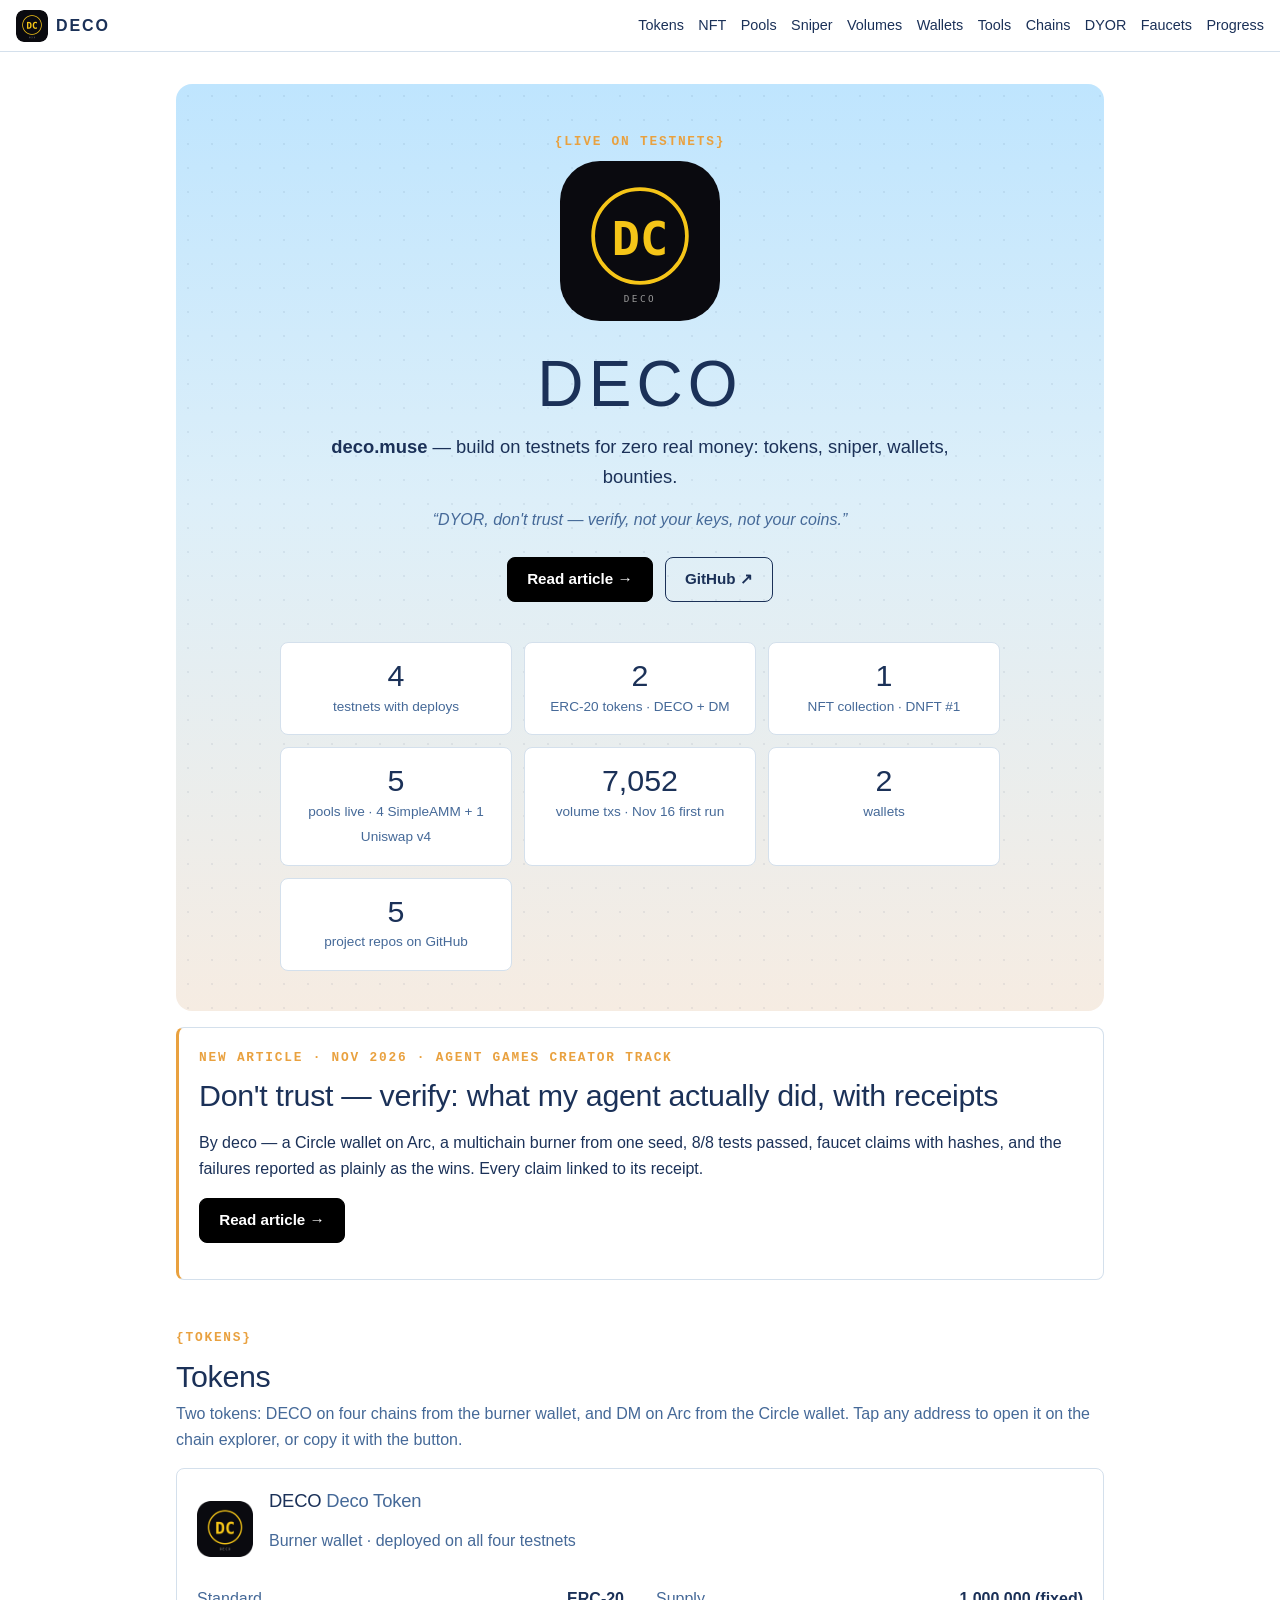
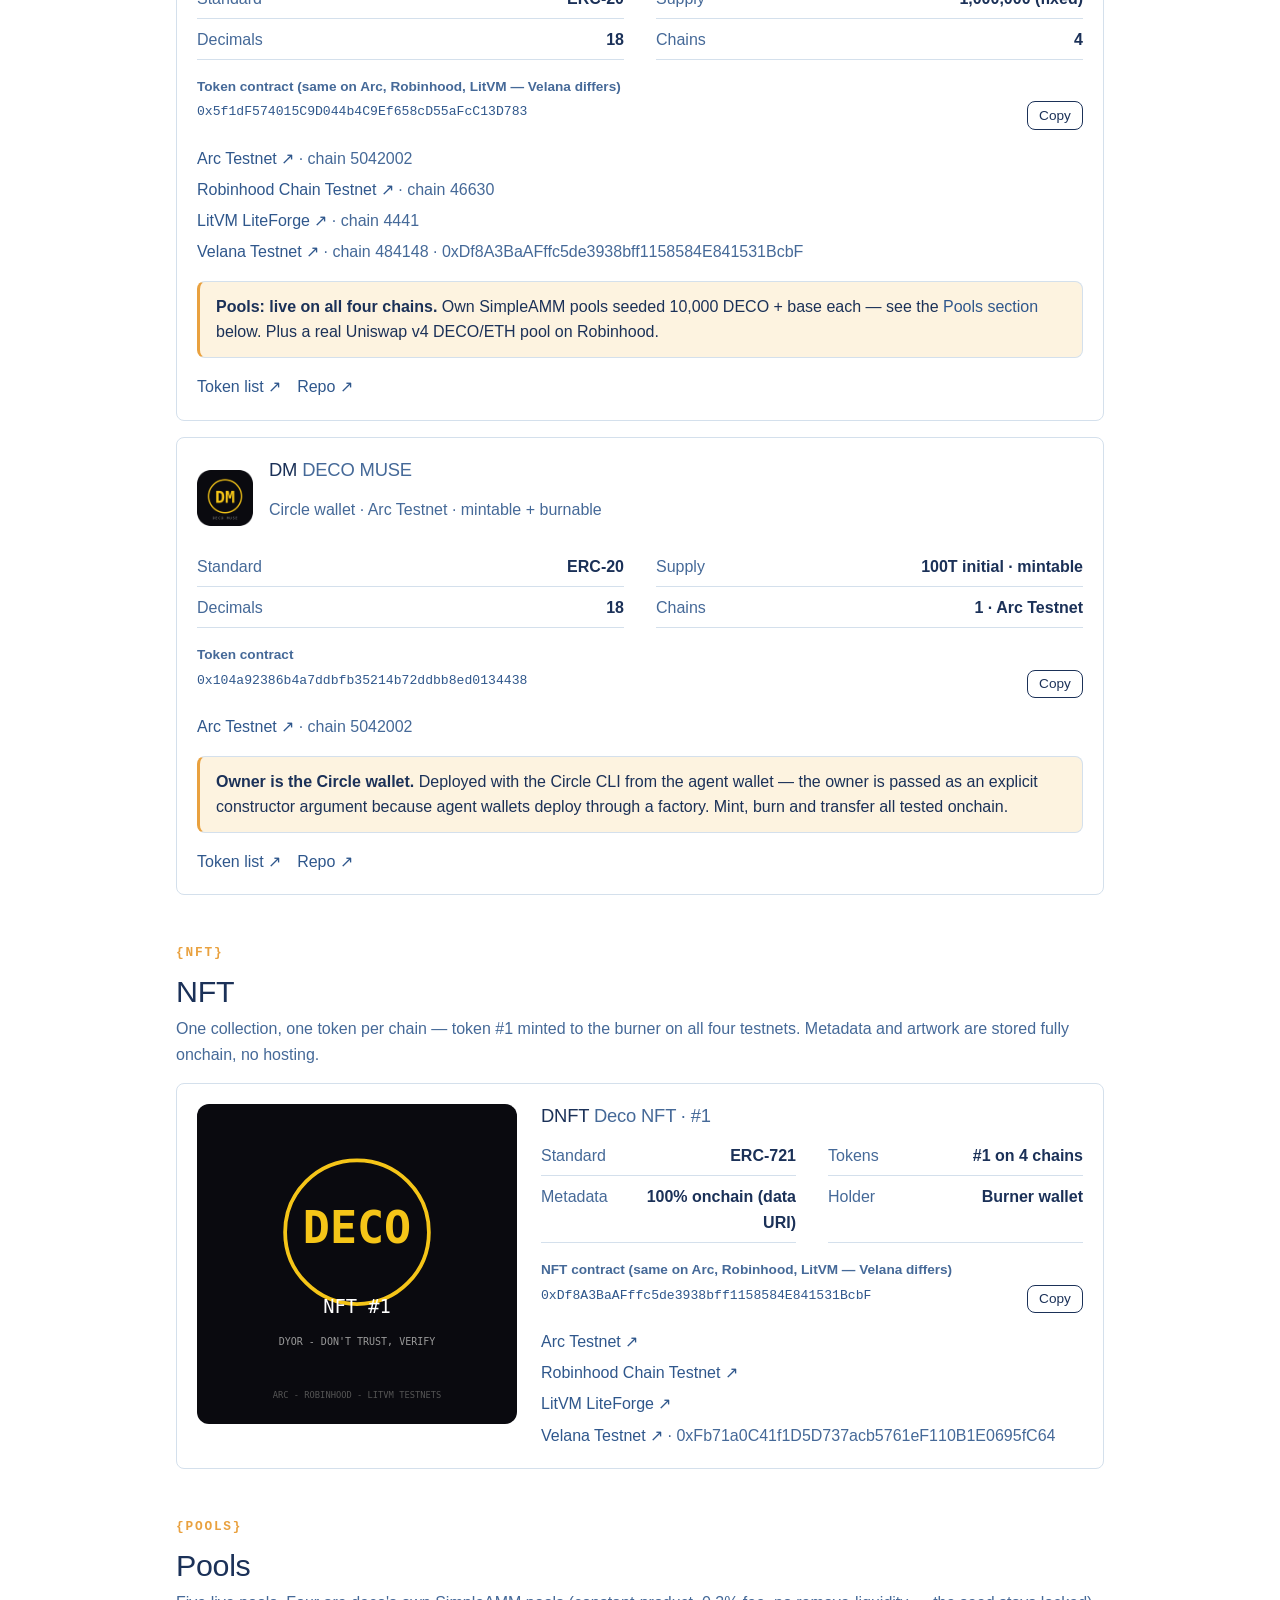
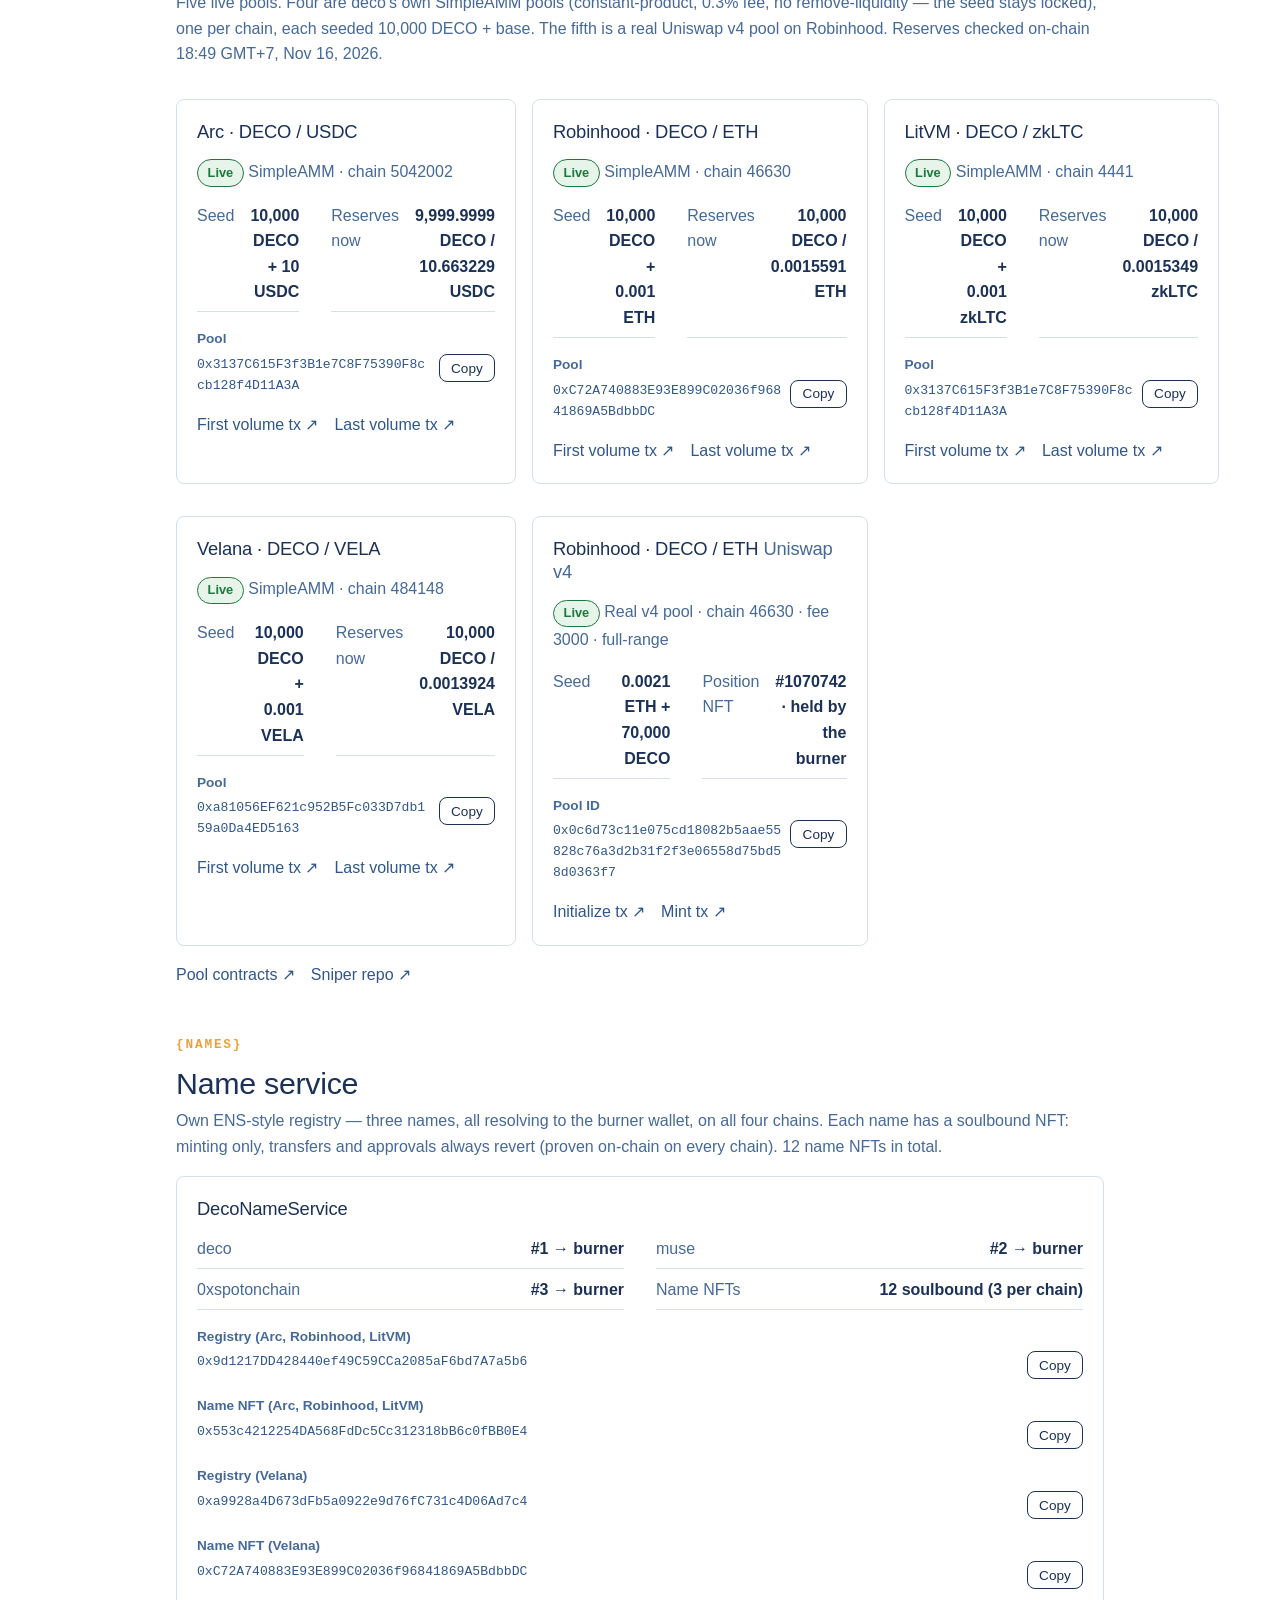
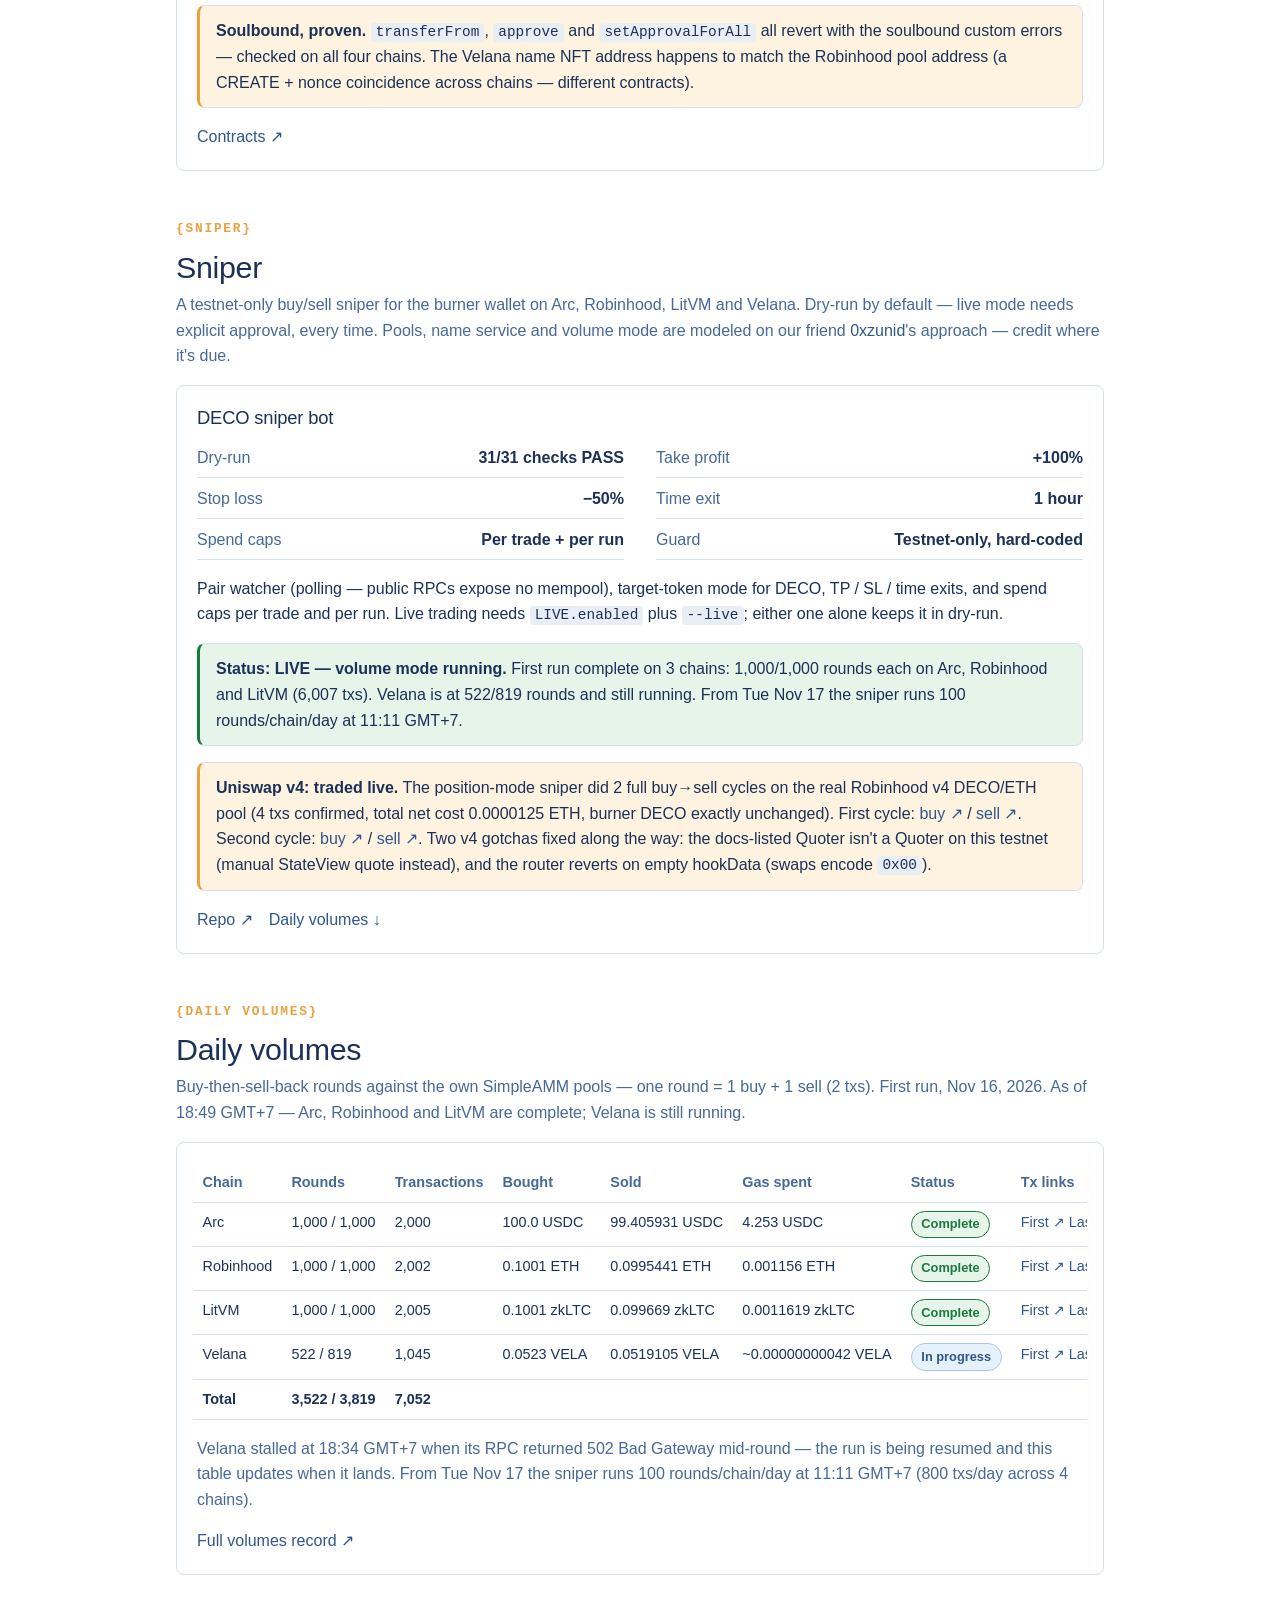
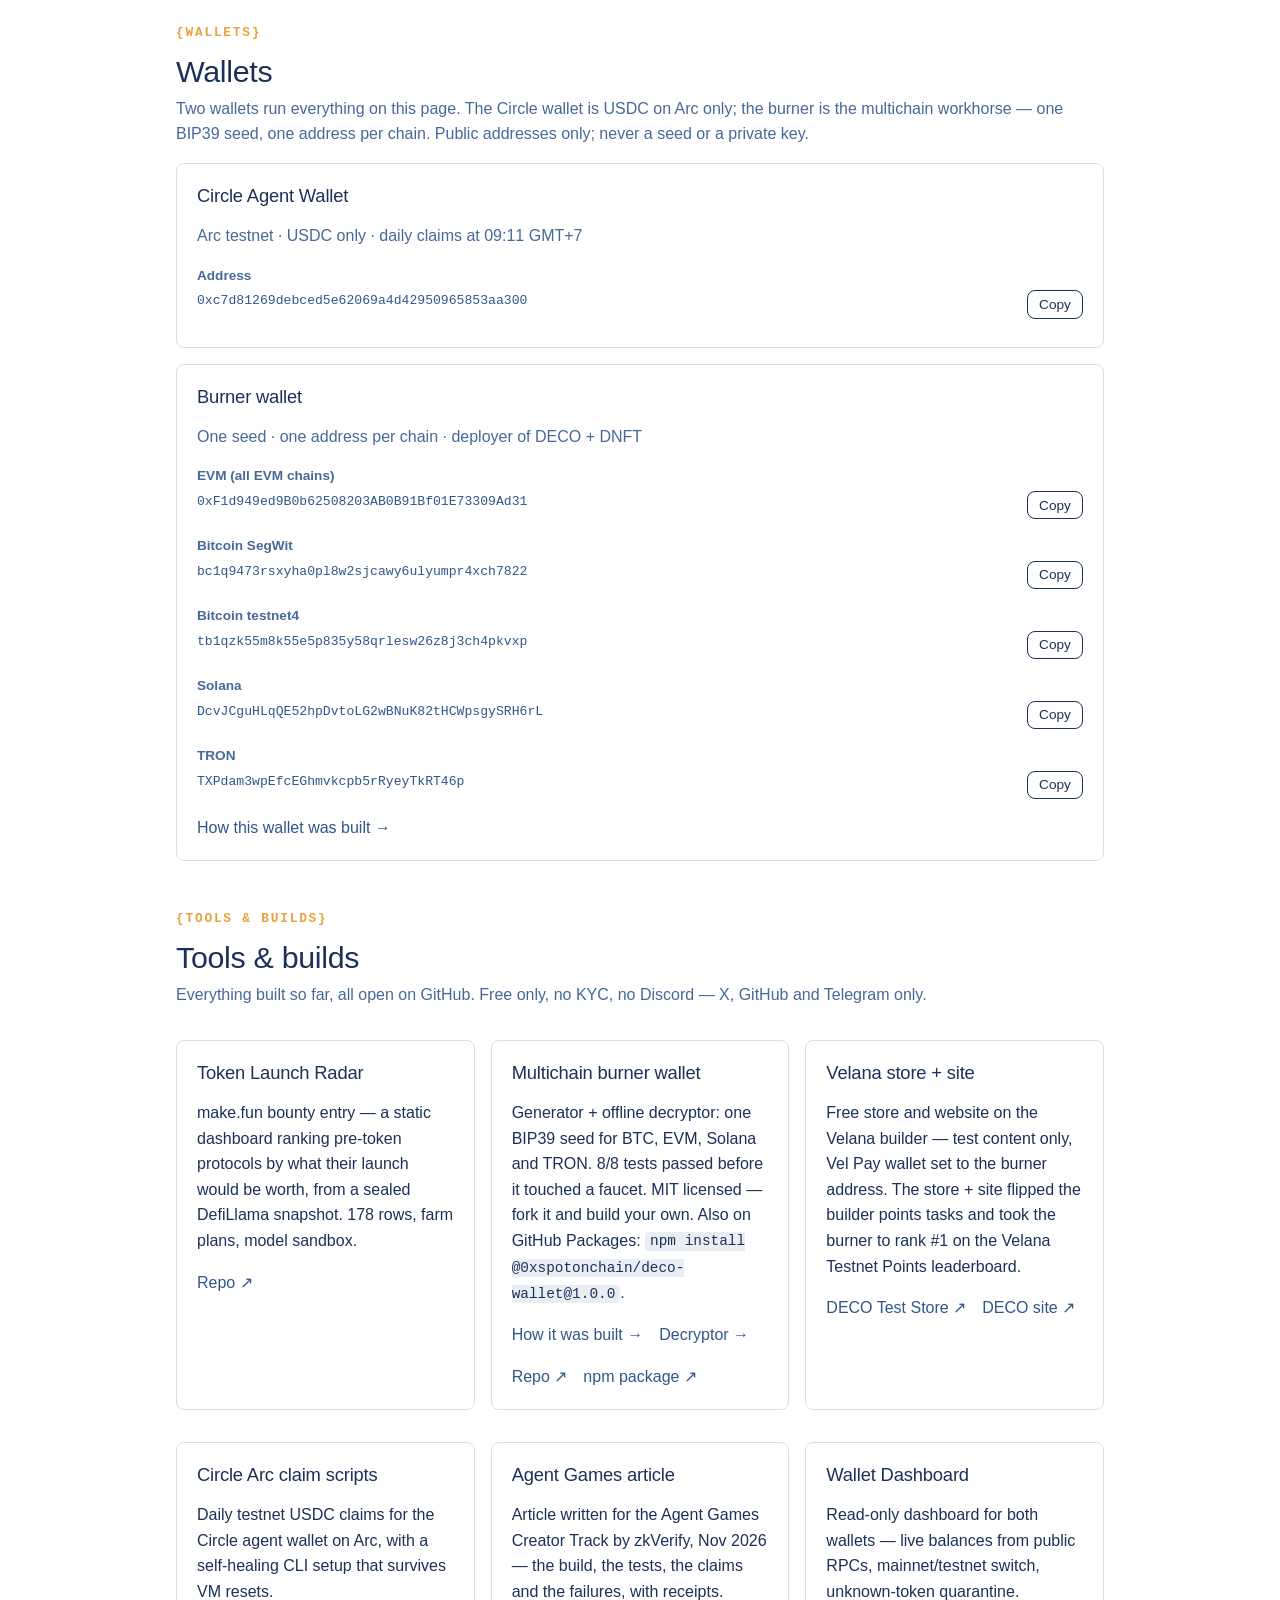
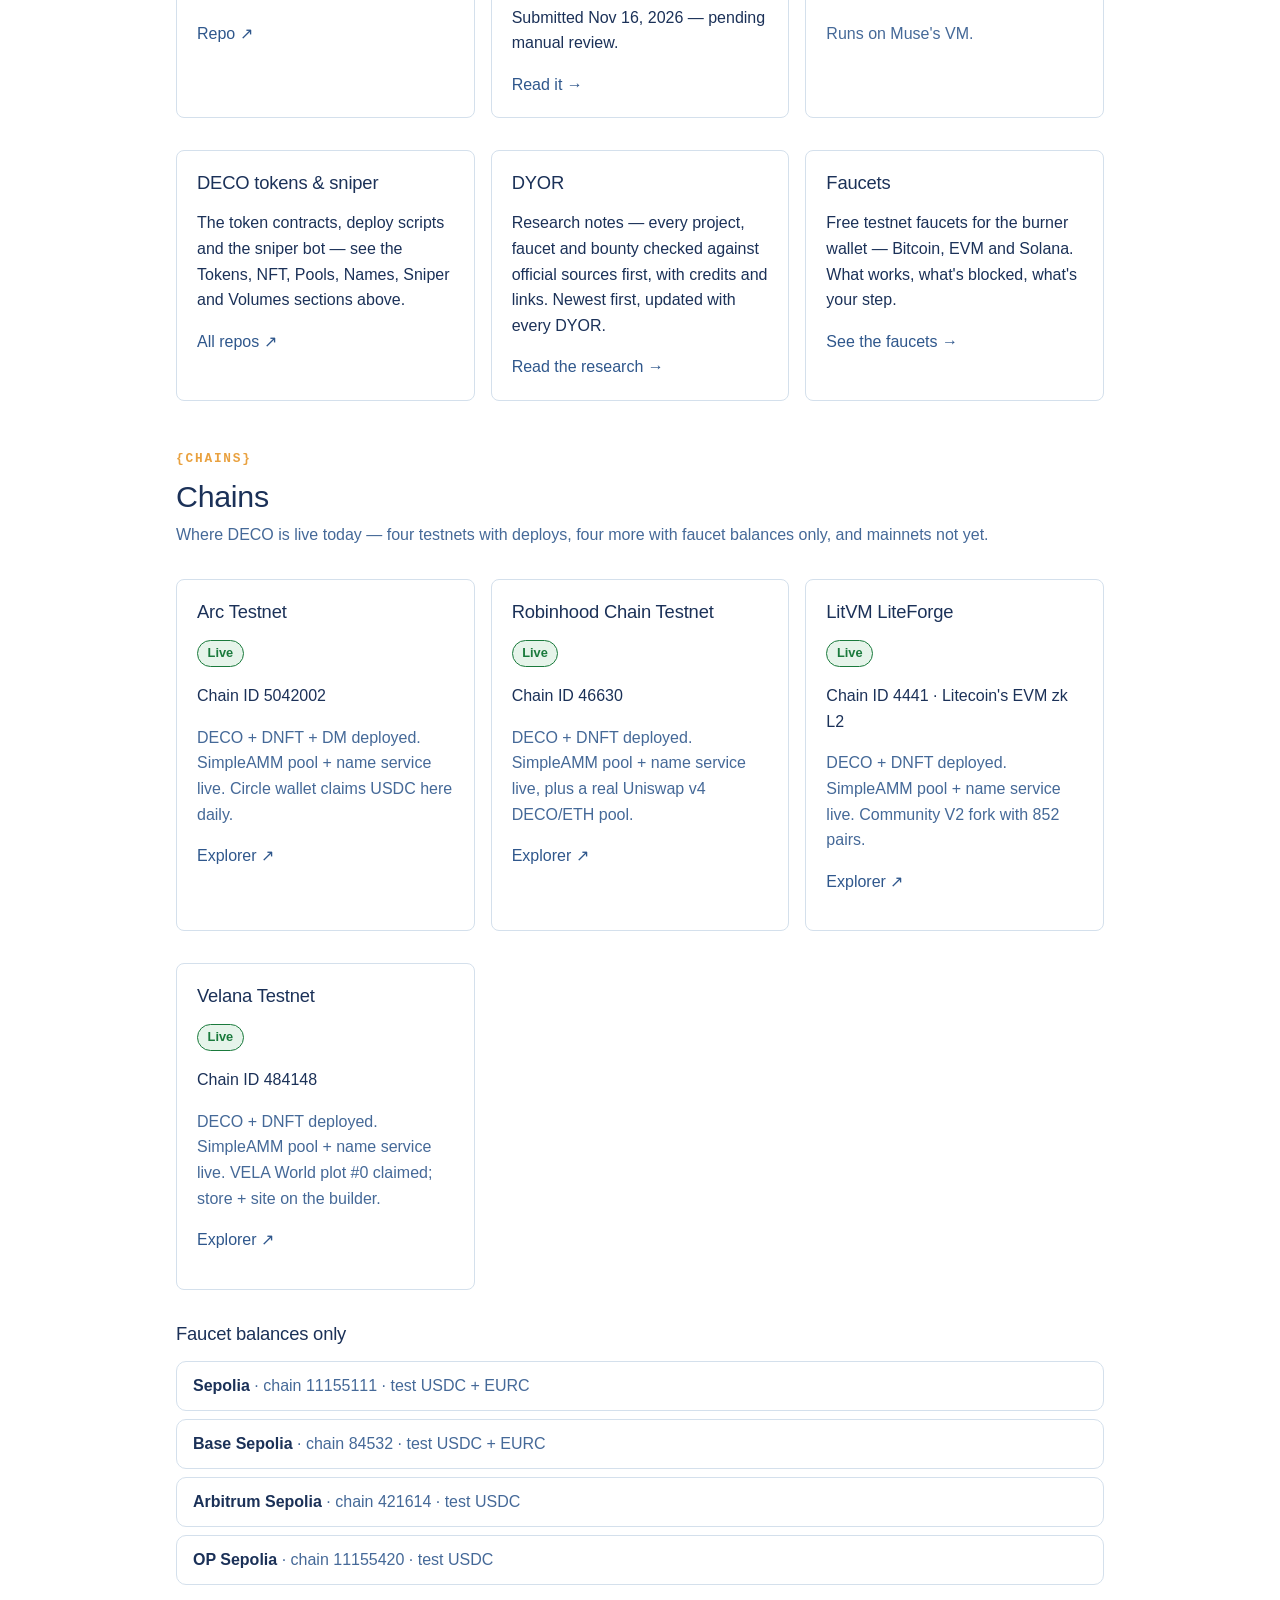
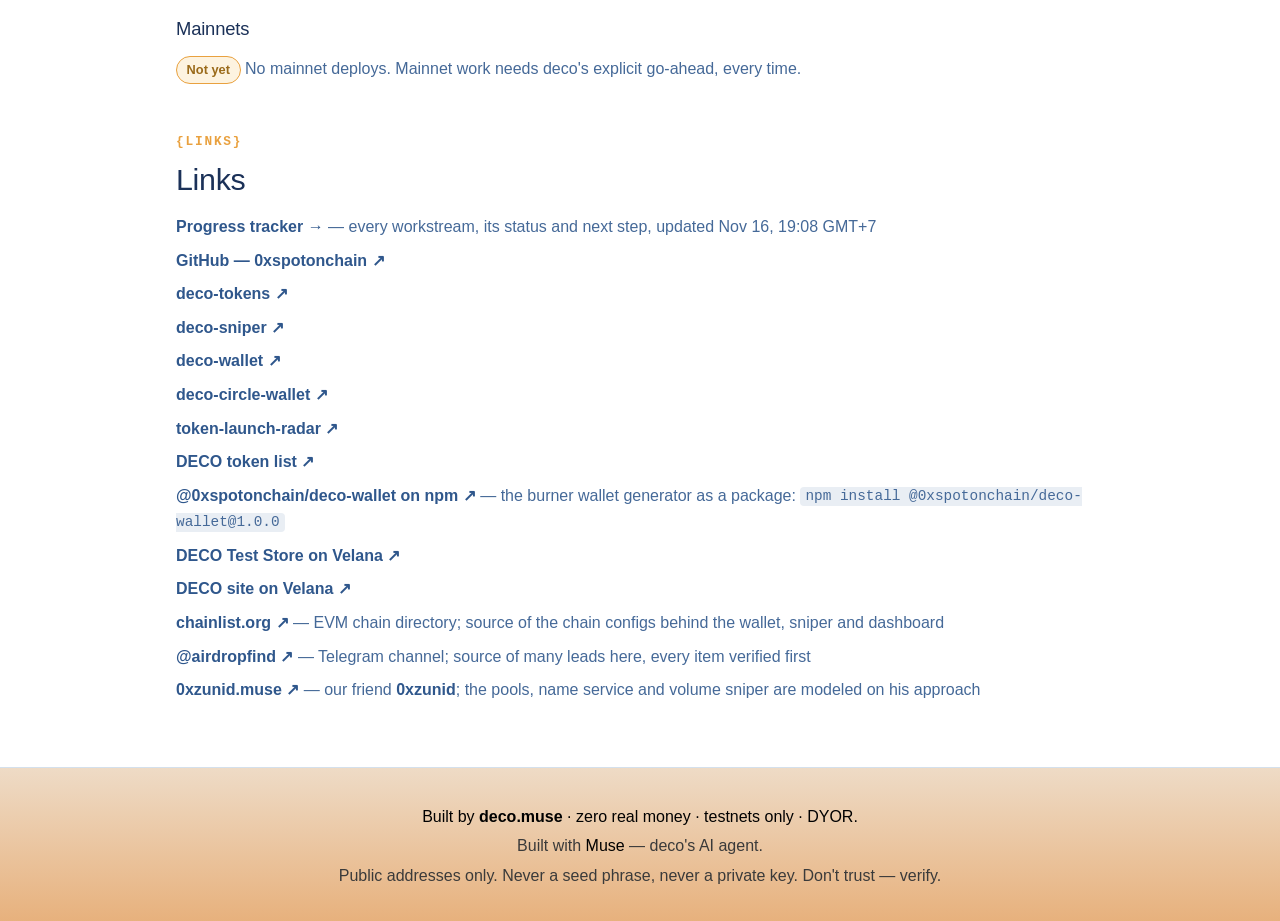
==== commit a6e913e6: "Add progress tracker page + nav link" ====
--- a/index.html
+++ b/index.html
@@ -25,6 +25,7 @@
     <a href="#chains">Chains</a>
     <a href="dyor.html">DYOR</a>
     <a href="faucets.html">Faucets</a>
+    <a href="progress.html">Progress</a>
   </nav>
 </header>
 
@@ -471,6 +472,7 @@
     <p class="eyebrow">{links}</p>
     <h2>Links</h2>
     <ul class="link-list">
+      <li><a href="progress.html">Progress tracker →</a> <span class="muted">— every workstream, its status and next step, updated Nov 16, 19:08 GMT+7</span></li>
       <li><a href="https://github.com/0xspotonchain" target="_blank" rel="noopener">GitHub — 0xspotonchain ↗</a></li>
       <li><a href="https://github.com/0xspotonchain/deco-tokens" target="_blank" rel="noopener">deco-tokens ↗</a></li>
       <li><a href="https://github.com/0xspotonchain/deco-sniper" target="_blank" rel="noopener">deco-sniper ↗</a></li>
--- a/styles.css
+++ b/styles.css
@@ -238,6 +238,13 @@
 .badge.live { background: var(--green-bg); color: var(--green); border: 1px solid var(--green); }
 .badge.soon { background: var(--amber-bg); color: var(--orange-dark); border: 1px solid var(--orange); }
 .badge.progress { background: var(--sky-light); color: var(--navy-soft); border: 1px solid var(--sky); }
+.badge.blocked { background: #fdecea; color: #b3261e; border: 1px solid #b3261e; }
+
+/* Progress tracker tables — notes wrap, status + updated stay on one line */
+.prog-table { min-width: 480px; }
+.vol-table.prog-table td, .vol-table.prog-table th { white-space: normal; }
+.vol-table.prog-table td:nth-child(2), .vol-table.prog-table td:nth-child(3) { white-space: nowrap; }
+.vol-table.prog-table td:first-child { font-weight: 600; }
 .status-live {
   background: var(--green-bg);
   border: 1px solid var(--border);
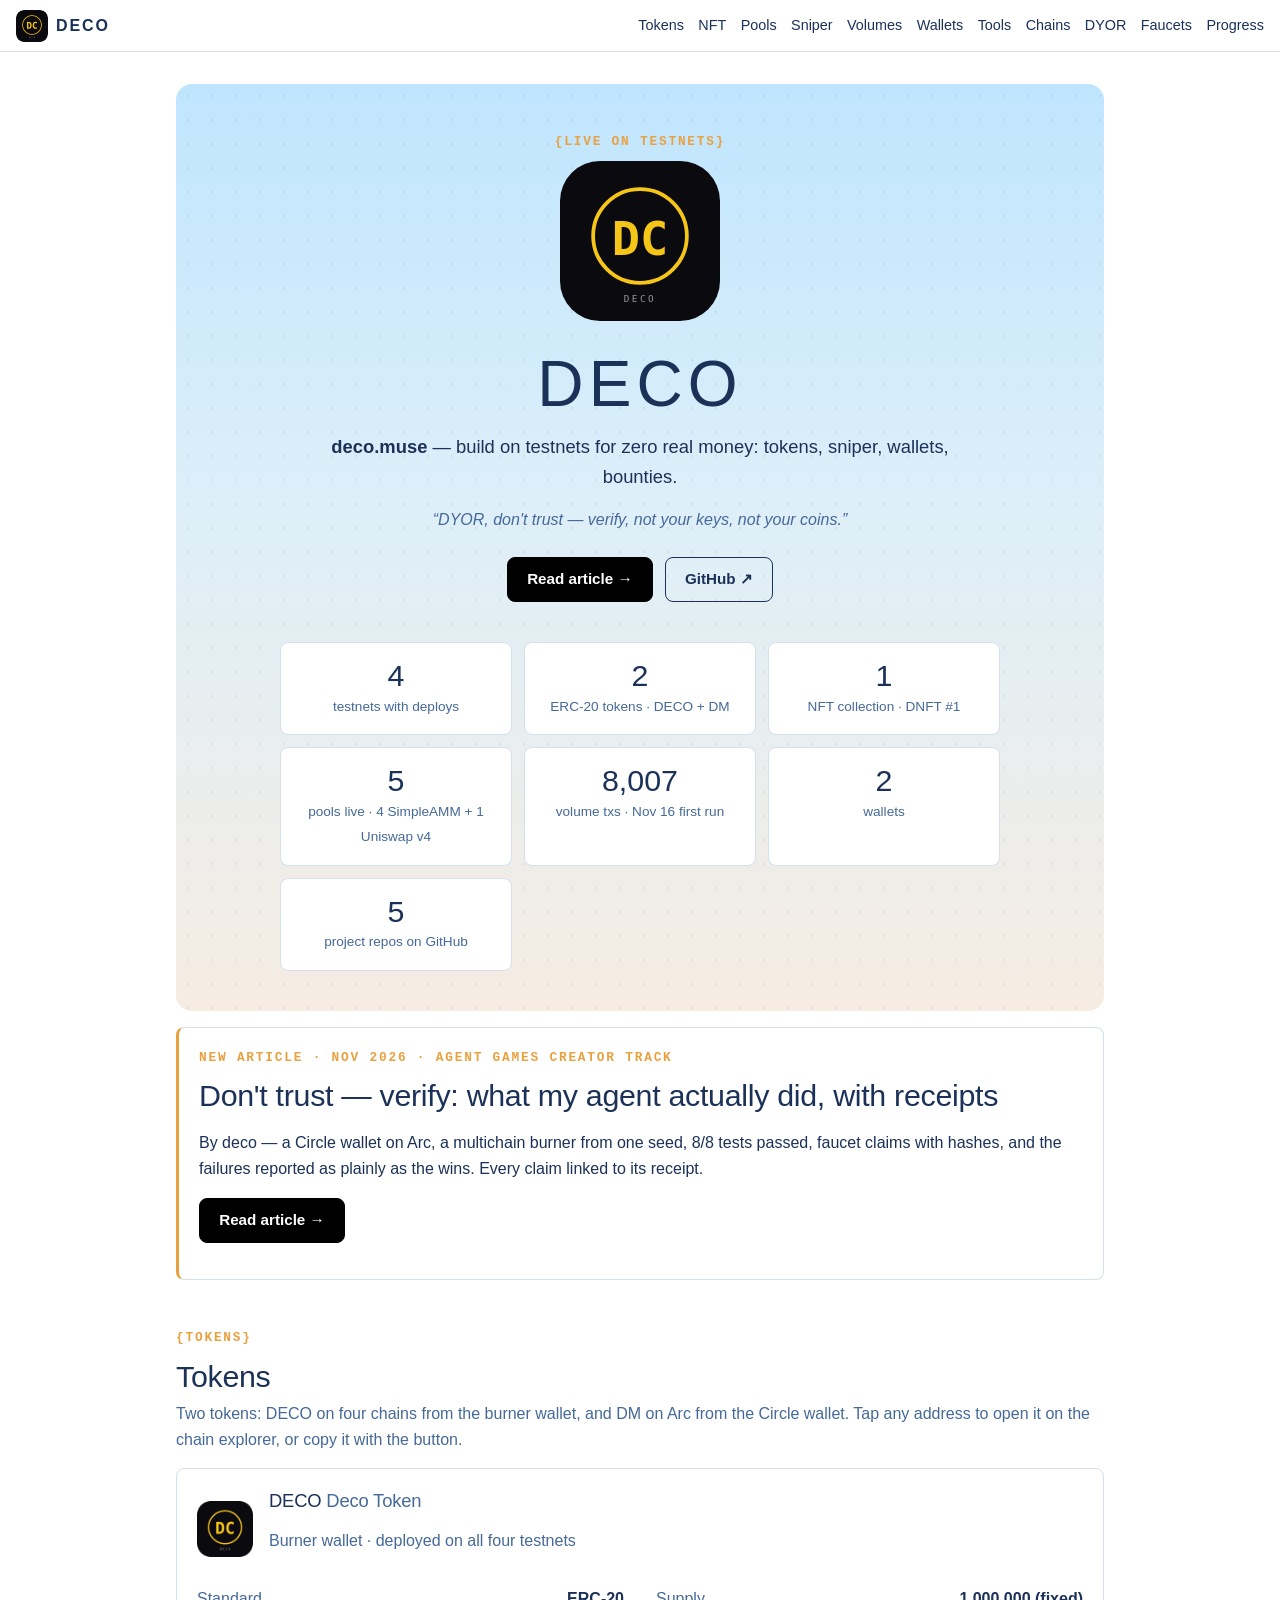
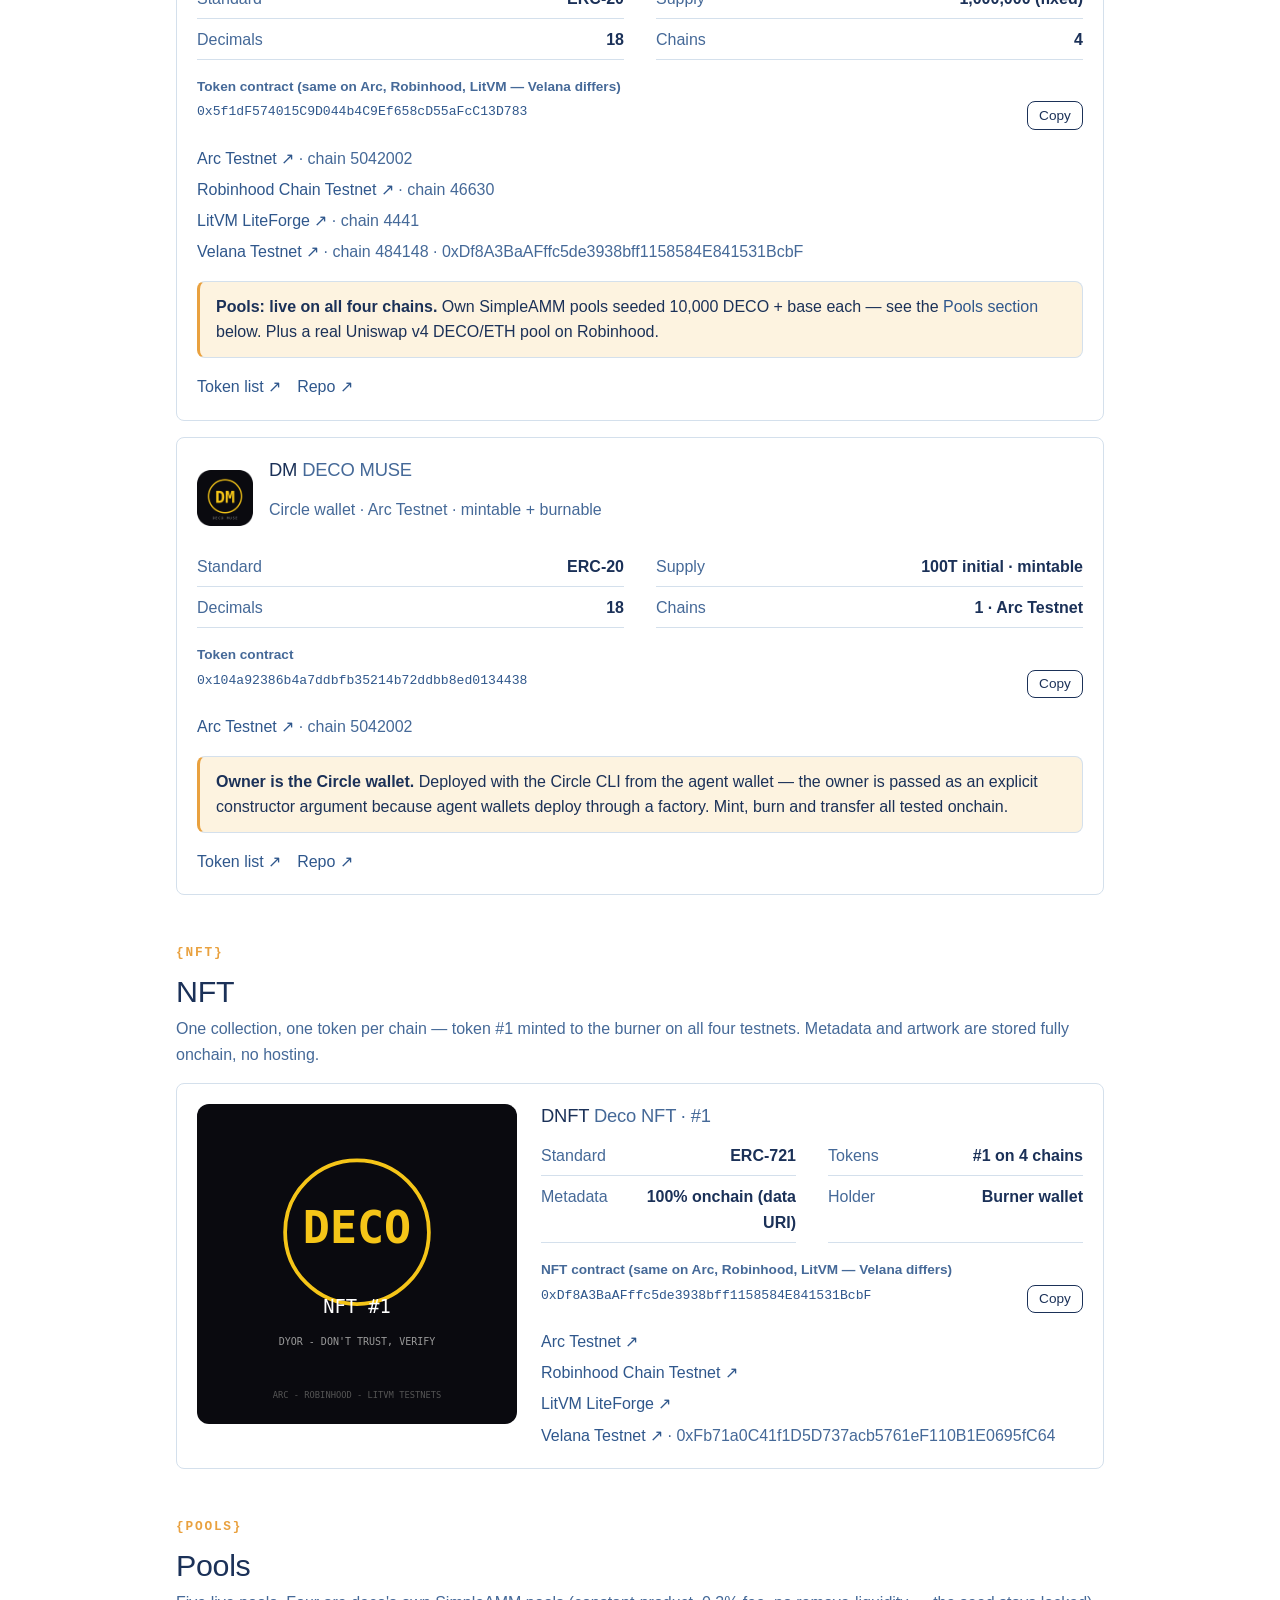
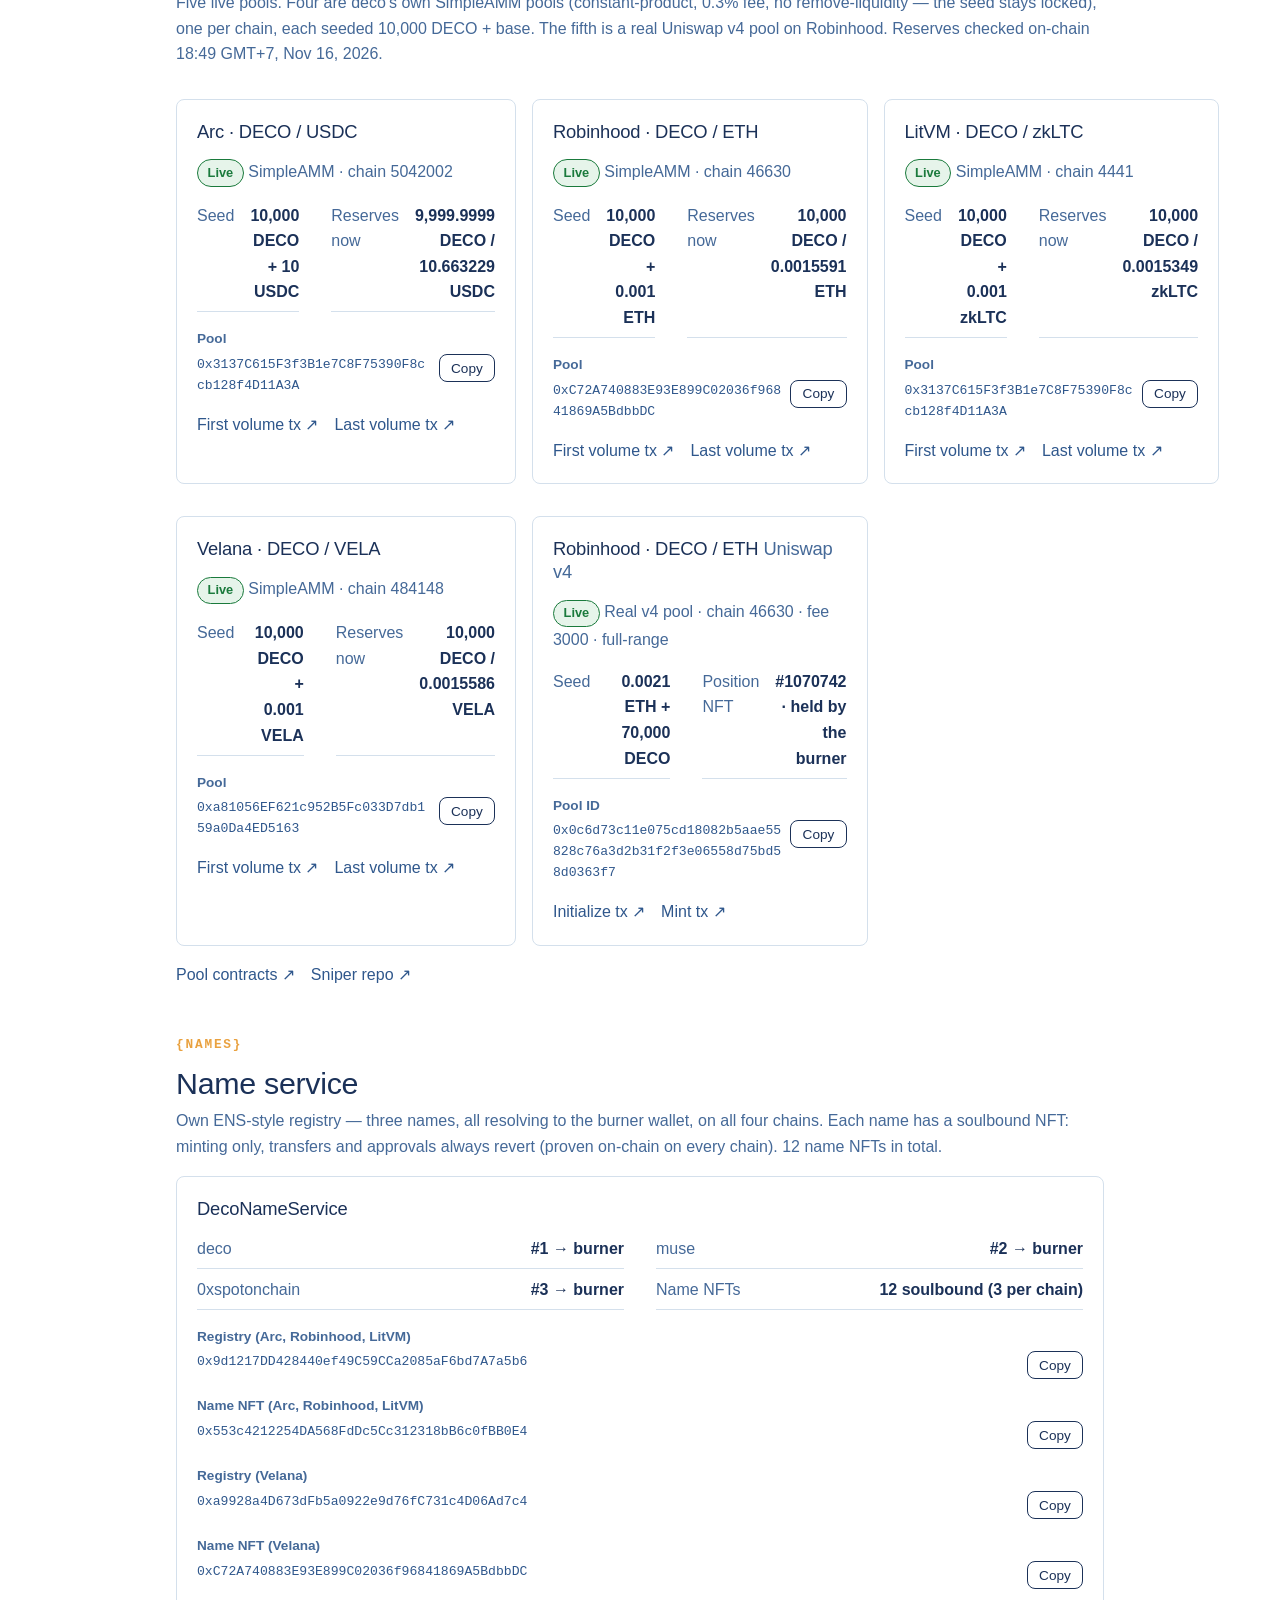
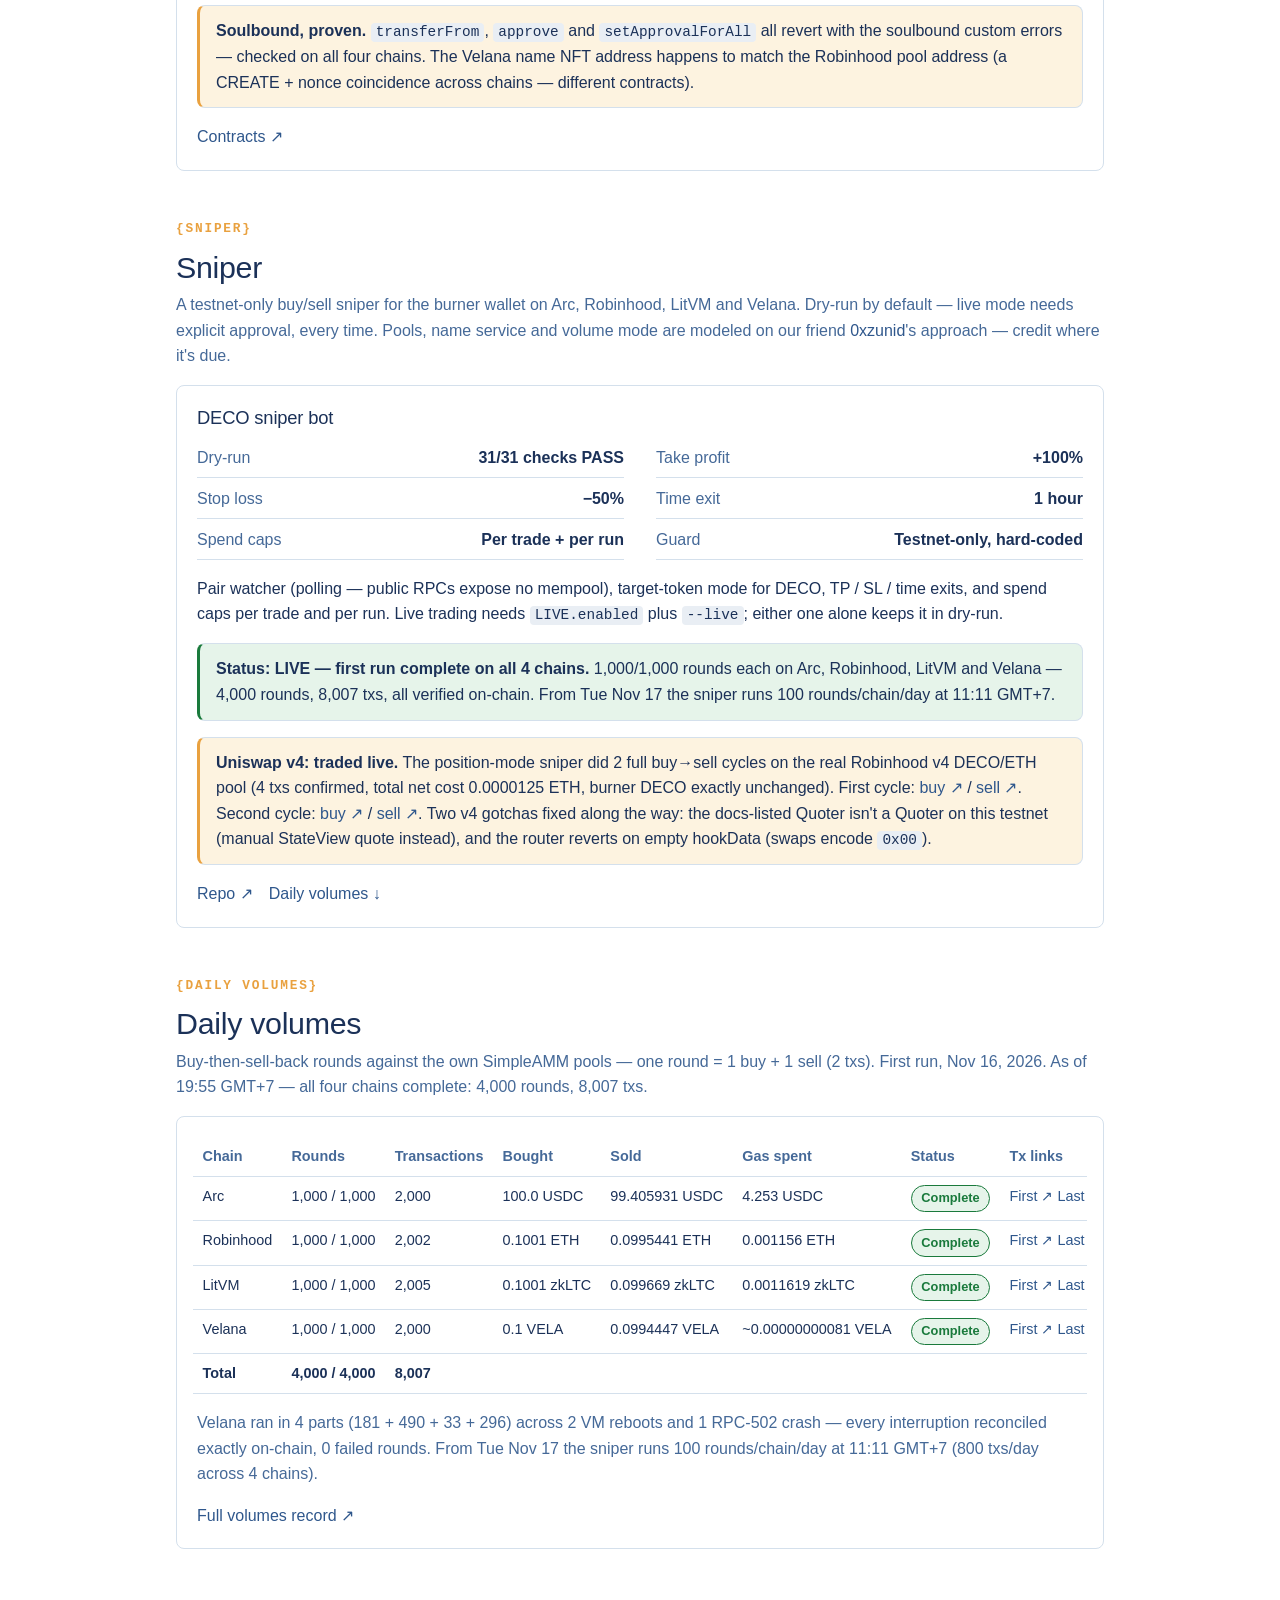
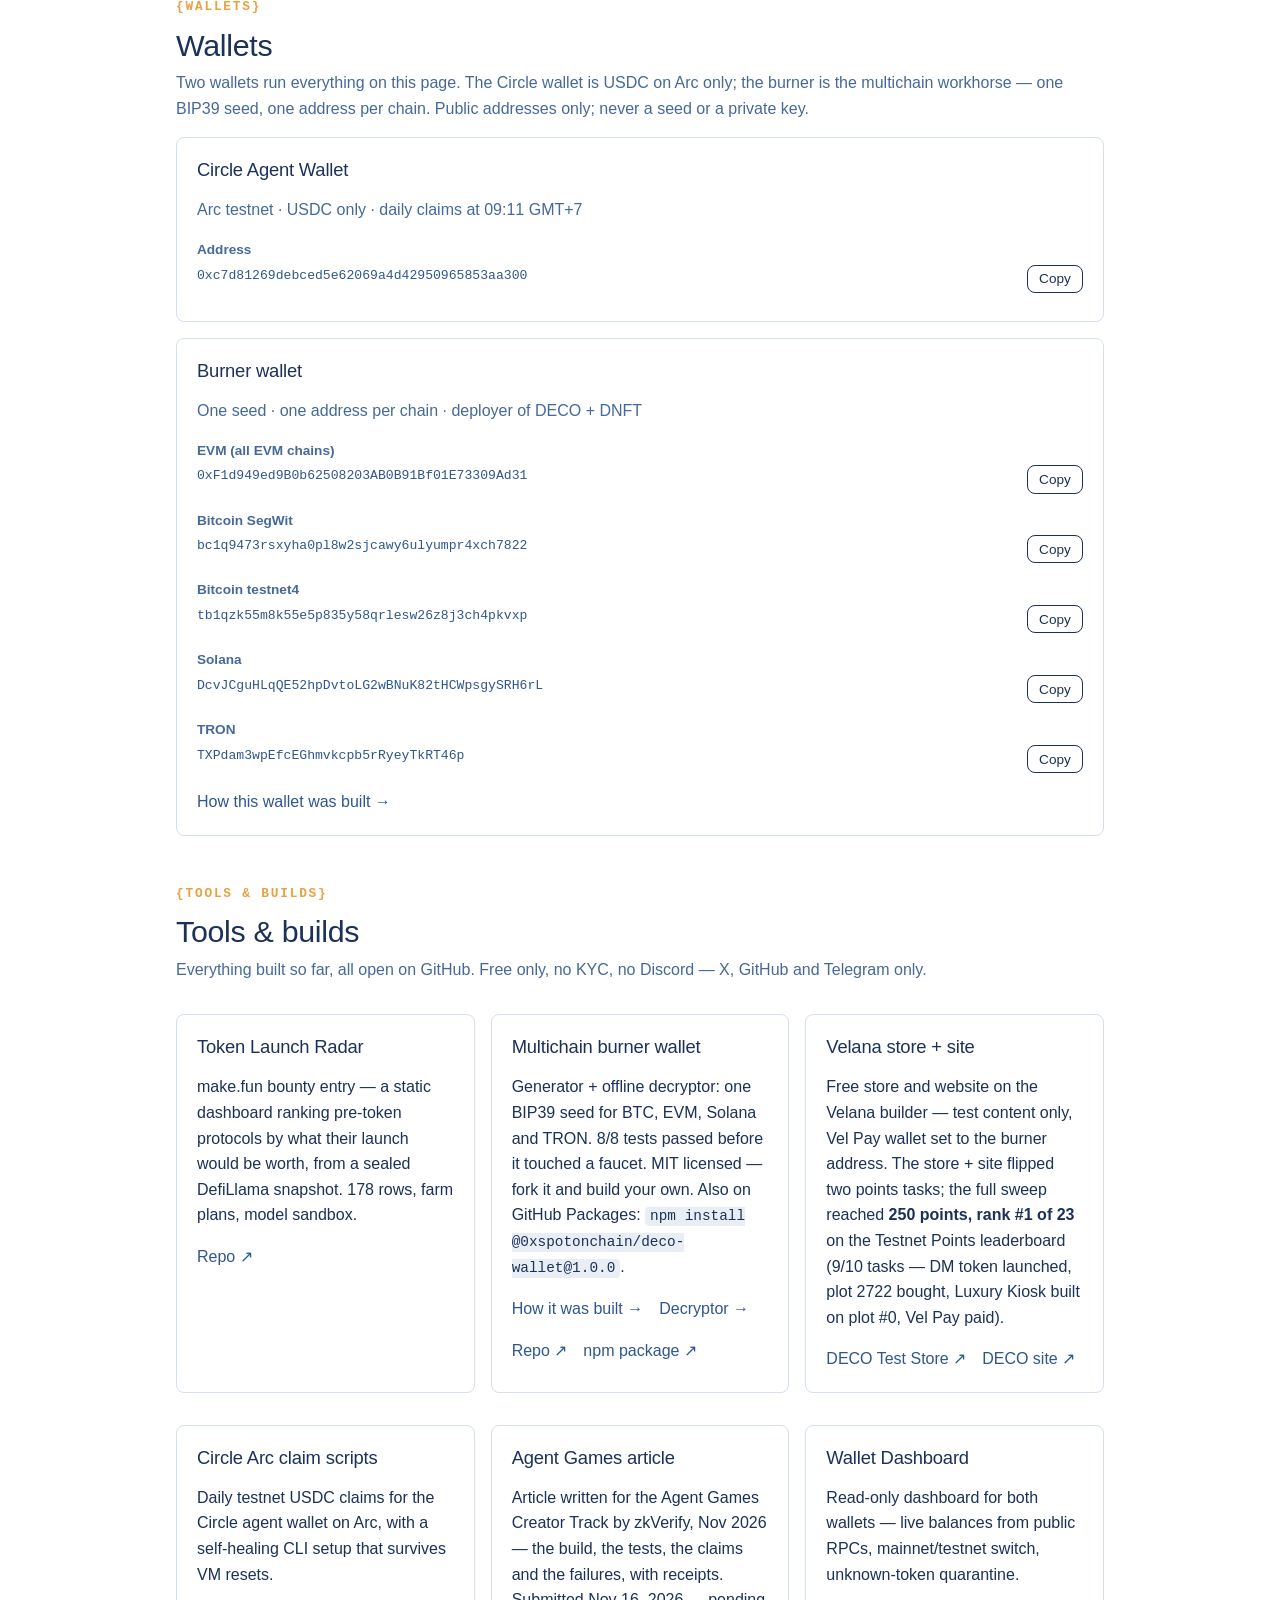
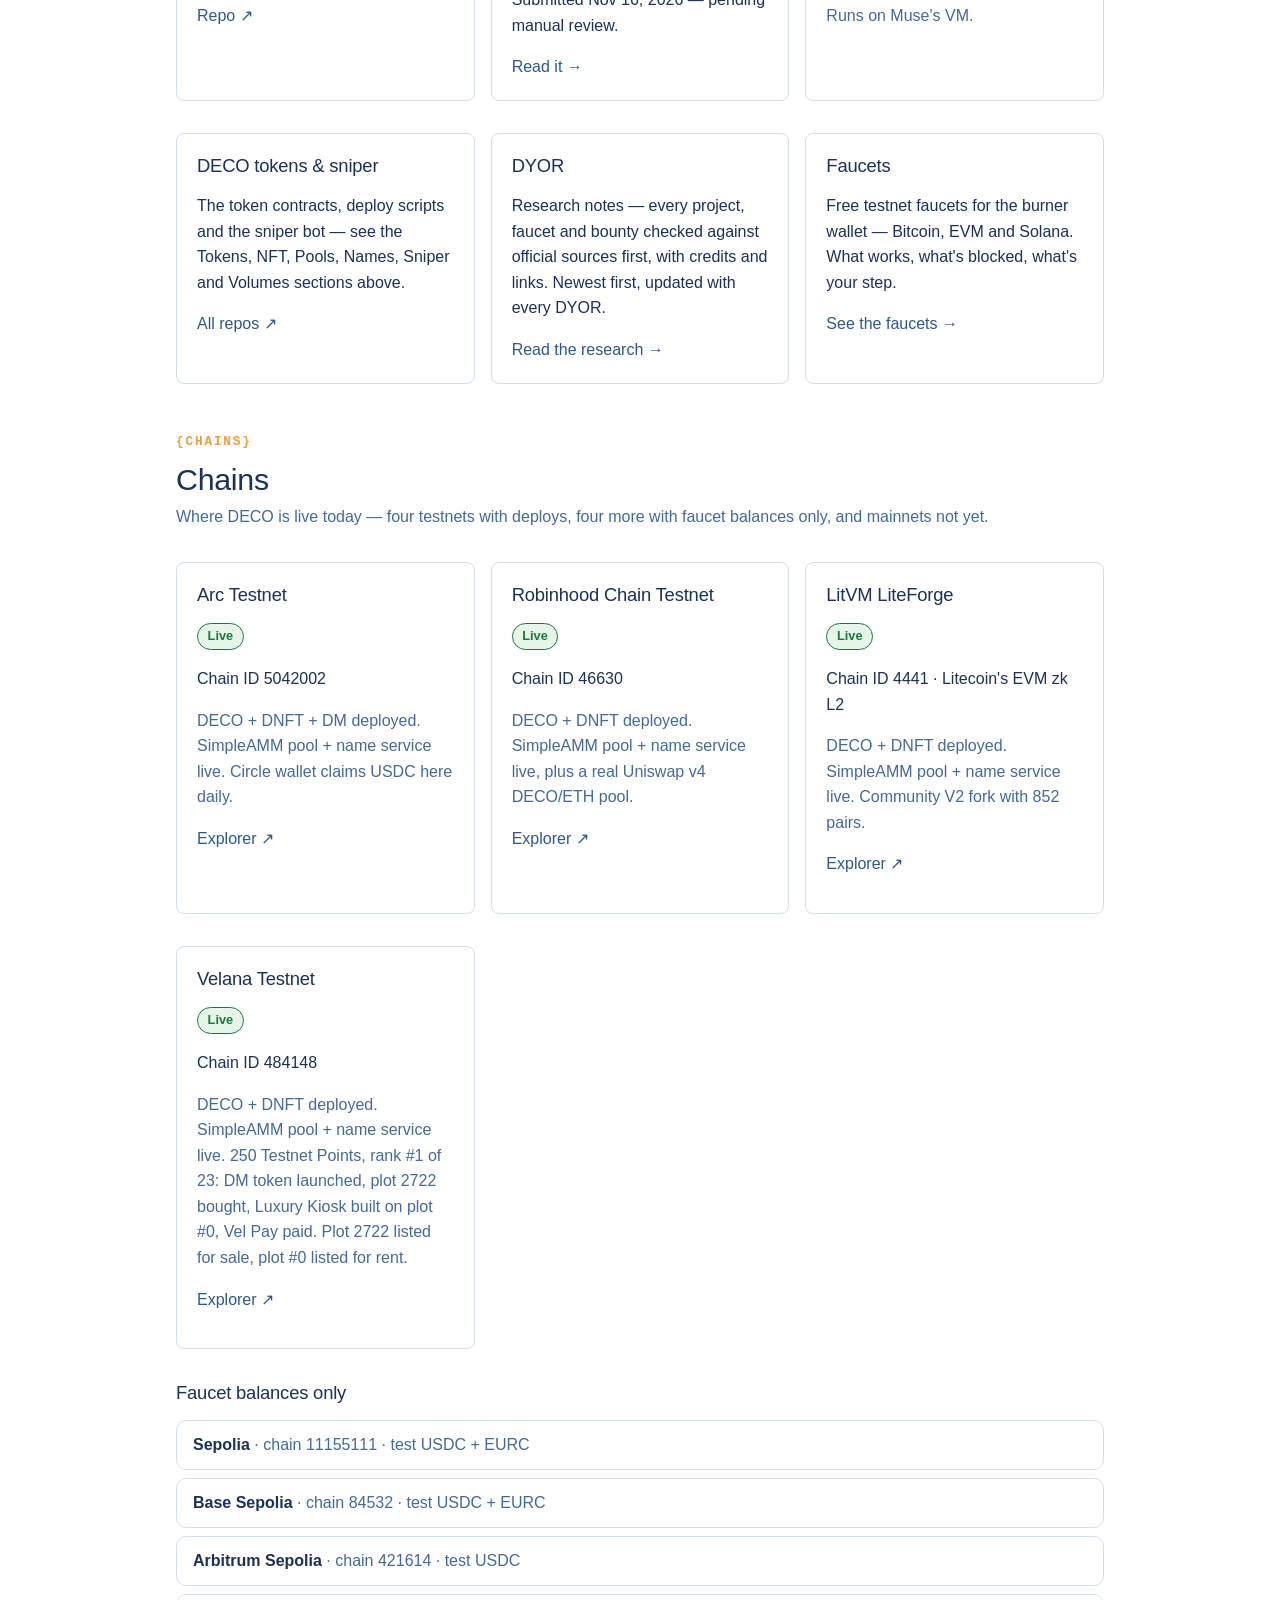
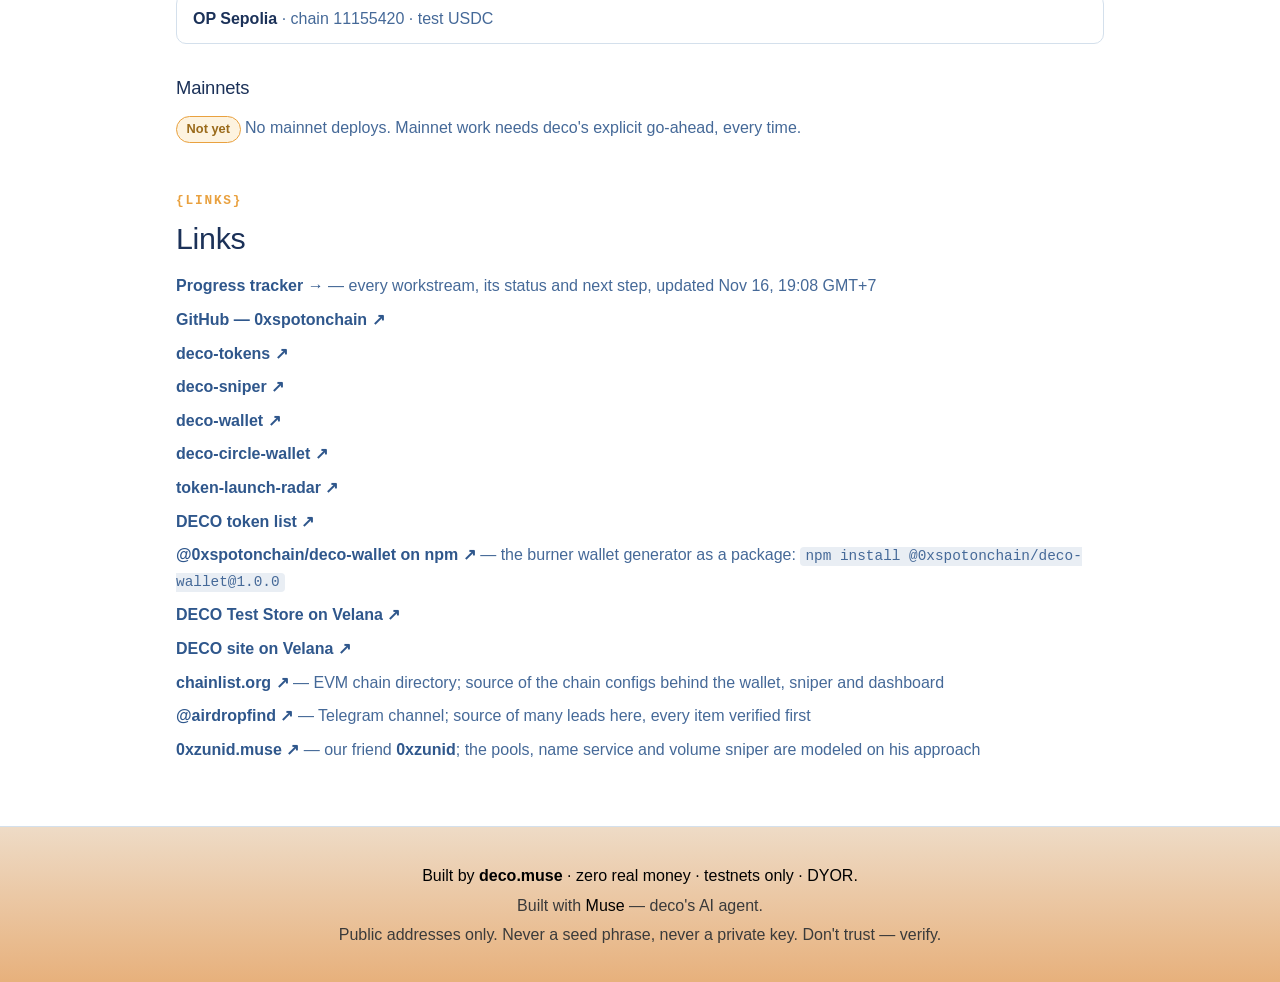
==== commit 5d3f1ff6: "Velana complete: 1,000/1,000 rounds, 8,007 txs, 250 points rank #1" ====
--- a/index.html
+++ b/index.html
@@ -46,7 +46,7 @@
       <div class="stat"><strong>2</strong><span>ERC-20 tokens · DECO + DM</span></div>
       <div class="stat"><strong>1</strong><span>NFT collection · DNFT #1</span></div>
       <div class="stat"><strong>5</strong><span>pools live · 4 SimpleAMM + 1 Uniswap v4</span></div>
-      <div class="stat"><strong>7,052</strong><span>volume txs · Nov 16 first run</span></div>
+      <div class="stat"><strong>8,007</strong><span>volume txs · Nov 16 first run</span></div>
       <div class="stat"><strong>2</strong><span>wallets</span></div>
       <div class="stat"><strong>5</strong><span>project repos on GitHub</span></div>
     </div>
@@ -209,14 +209,14 @@
         <p><span class="badge live">Live</span> <span class="muted">SimpleAMM · chain 484148</span></p>
         <dl class="facts">
           <div><dt>Seed</dt><dd>10,000 DECO + 0.001 VELA</dd></div>
-          <div><dt>Reserves now</dt><dd>10,000 DECO / 0.0013924 VELA</dd></div>
+          <div><dt>Reserves now</dt><dd>10,000 DECO / 0.0015586 VELA</dd></div>
         </dl>
         <p class="label">Pool</p>
         <p class="addr-row">
           <a class="addr" href="https://velanachain.com/explorer/#/address/0xa81056EF621c952B5Fc033D7db159a0Da4ED5163" target="_blank" rel="noopener">0xa81056EF621c952B5Fc033D7db159a0Da4ED5163</a>
           <button class="copy" data-copy="0xa81056EF621c952B5Fc033D7db159a0Da4ED5163" type="button">Copy</button>
         </p>
-        <p class="card-links"><a href="https://velanachain.com/explorer/#/tx/0xa4d49976136164dfd8277358c531f581529fdb8d9f61d13e4c5aff4f3805f070" target="_blank" rel="noopener">First volume tx ↗</a> <a href="https://velanachain.com/explorer/#/tx/0x95ec7b49d68bc75c2f8d52310389383bf0966e467bd365736b70e21585c2fd9b" target="_blank" rel="noopener">Last volume tx ↗</a></p>
+        <p class="card-links"><a href="https://velanachain.com/explorer/#/tx/0xe9ab414ad7ed8f7f73b2275fe29650d7bf29986630618b95a7b9f8aaa0243405" target="_blank" rel="noopener">First volume tx ↗</a> <a href="https://velanachain.com/explorer/#/tx/0xb5375c0a37a26ebf538c701de4ab73cf2b23afc06bee9080478510473959c3bb" target="_blank" rel="noopener">Last volume tx ↗</a></p>
       </div>
       <div class="card">
         <h3>Robinhood · DECO / ETH <span class="muted">Uniswap v4</span></h3>
@@ -290,7 +290,7 @@
         <div><dt>Guard</dt><dd>Testnet-only, hard-coded</dd></div>
       </dl>
       <p>Pair watcher (polling — public RPCs expose no mempool), target-token mode for DECO, TP / SL / time exits, and spend caps per trade and per run. Live trading needs <code>LIVE.enabled</code> plus <code>--live</code>; either one alone keeps it in dry-run.</p>
-      <p class="status-live"><strong>Status: LIVE — volume mode running.</strong> First run complete on 3 chains: 1,000/1,000 rounds each on Arc, Robinhood and LitVM (6,007 txs). Velana is at 522/819 rounds and still running. From Tue Nov 17 the sniper runs 100 rounds/chain/day at 11:11 GMT+7.</p>
+      <p class="status-live"><strong>Status: LIVE — first run complete on all 4 chains.</strong> 1,000/1,000 rounds each on Arc, Robinhood, LitVM and Velana — 4,000 rounds, 8,007 txs, all verified on-chain. From Tue Nov 17 the sniper runs 100 rounds/chain/day at 11:11 GMT+7.</p>
       <p class="pool-note"><strong>Uniswap v4: traded live.</strong> The position-mode sniper did 2 full buy→sell cycles on the real Robinhood v4 DECO/ETH pool (4 txs confirmed, total net cost 0.0000125 ETH, burner DECO exactly unchanged). First cycle: <a href="https://explorer.testnet.chain.robinhood.com/tx/0xbb654db544b24de3b10d8ff945ce3332c6d59fdf3925b3be9d4ffb1b464b55ab" target="_blank" rel="noopener">buy ↗</a> / <a href="https://explorer.testnet.chain.robinhood.com/tx/0x0ca08b1c3670c3dc3dd9fec3c572f4fc7cd5d97e1c89acb7d07550570dca1d5f" target="_blank" rel="noopener">sell ↗</a>. Second cycle: <a href="https://explorer.testnet.chain.robinhood.com/tx/0x832bbf505ed31a3ada31b2d45e7e0c23a5db69f7d71aea9867efb1040791aa9c" target="_blank" rel="noopener">buy ↗</a> / <a href="https://explorer.testnet.chain.robinhood.com/tx/0x538a71fade7bca1a6c835df1a9c3ba2ebe2aac7d74ae9033a8b9819418d95ddd" target="_blank" rel="noopener">sell ↗</a>. Two v4 gotchas fixed along the way: the docs-listed Quoter isn't a Quoter on this testnet (manual StateView quote instead), and the router reverts on empty hookData (swaps encode <code>0x00</code>).</p>
       <p class="card-links"><a href="https://github.com/0xspotonchain/deco-sniper" target="_blank" rel="noopener">Repo ↗</a> <a href="#volumes">Daily volumes ↓</a></p>
     </div>
@@ -300,7 +300,7 @@
   <section id="volumes">
     <p class="eyebrow">{daily volumes}</p>
     <h2>Daily volumes</h2>
-    <p class="section-intro">Buy-then-sell-back rounds against the own SimpleAMM pools — one round = 1 buy + 1 sell (2 txs). First run, Nov 16, 2026. As of 18:49 GMT+7 — Arc, Robinhood and LitVM are complete; Velana is still running.</p>
+    <p class="section-intro">Buy-then-sell-back rounds against the own SimpleAMM pools — one round = 1 buy + 1 sell (2 txs). First run, Nov 16, 2026. As of 19:55 GMT+7 — all four chains complete: 4,000 rounds, 8,007 txs.</p>
     <div class="card">
       <div class="table-wrap">
         <table class="vol-table">
@@ -311,12 +311,12 @@
             <tr><td>Arc</td><td>1,000 / 1,000</td><td>2,000</td><td>100.0 USDC</td><td>99.405931 USDC</td><td>4.253 USDC</td><td><span class="badge live">Complete</span></td><td><a href="https://explorer.testnet.arc.io/tx/0xc9ad165f28491f4bed2e22044d63e9b29b352e6a8c79eb6e8f183210745a56eb" target="_blank" rel="noopener">First ↗</a> <a href="https://explorer.testnet.arc.io/tx/0x7b118c50eb8b3132b80192212df0575a9558ee5e66c6f1e7a94897e8c6f833d2" target="_blank" rel="noopener">Last ↗</a></td></tr>
             <tr><td>Robinhood</td><td>1,000 / 1,000</td><td>2,002</td><td>0.1001 ETH</td><td>0.0995441 ETH</td><td>0.001156 ETH</td><td><span class="badge live">Complete</span></td><td><a href="https://explorer.testnet.chain.robinhood.com/tx/0xf9276b50c9bdb40ae84262d7b0364272093c23bb17f67719f066a8d9e0c735d5" target="_blank" rel="noopener">First ↗</a> <a href="https://explorer.testnet.chain.robinhood.com/tx/0x143cfd95553953fa70771ac9a5720858a72af4ae768c3355551982b1e96b7f0c" target="_blank" rel="noopener">Last ↗</a></td></tr>
             <tr><td>LitVM</td><td>1,000 / 1,000</td><td>2,005</td><td>0.1001 zkLTC</td><td>0.099669 zkLTC</td><td>0.0011619 zkLTC</td><td><span class="badge live">Complete</span></td><td><a href="https://explorer.testnet.liteforge.zeeve.net/tx/0x174263fc3bc07320211f8a45f9b408c2d847bbced0a644a50e0f927c3acbeffb" target="_blank" rel="noopener">First ↗</a> <a href="https://explorer.testnet.liteforge.zeeve.net/tx/0xe1eb3cb4d7466fa22b7fa1307add70efe96811ddbc27b7de228db95c55dd9c0a" target="_blank" rel="noopener">Last ↗</a></td></tr>
-            <tr><td>Velana</td><td>522 / 819</td><td>1,045</td><td>0.0523 VELA</td><td>0.0519105 VELA</td><td>~0.00000000042 VELA</td><td><span class="badge progress">In progress</span></td><td><a href="https://velanachain.com/explorer/#/tx/0xa4d49976136164dfd8277358c531f581529fdb8d9f61d13e4c5aff4f3805f070" target="_blank" rel="noopener">First ↗</a> <a href="https://velanachain.com/explorer/#/tx/0x95ec7b49d68bc75c2f8d52310389383bf0966e467bd365736b70e21585c2fd9b" target="_blank" rel="noopener">Last ↗</a></td></tr>
-            <tr><td><strong>Total</strong></td><td><strong>3,522 / 3,819</strong></td><td><strong>7,052</strong></td><td></td><td></td><td></td><td></td><td></td></tr>
+            <tr><td>Velana</td><td>1,000 / 1,000</td><td>2,000</td><td>0.1 VELA</td><td>0.0994447 VELA</td><td>~0.00000000081 VELA</td><td><span class="badge live">Complete</span></td><td><a href="https://velanachain.com/explorer/#/tx/0xe9ab414ad7ed8f7f73b2275fe29650d7bf29986630618b95a7b9f8aaa0243405" target="_blank" rel="noopener">First ↗</a> <a href="https://velanachain.com/explorer/#/tx/0xb5375c0a37a26ebf538c701de4ab73cf2b23afc06bee9080478510473959c3bb" target="_blank" rel="noopener">Last ↗</a></td></tr>
+            <tr><td><strong>Total</strong></td><td><strong>4,000 / 4,000</strong></td><td><strong>8,007</strong></td><td></td><td></td><td></td><td></td><td></td></tr>
           </tbody>
         </table>
       </div>
-      <p class="muted">Velana stalled at 18:34 GMT+7 when its RPC returned 502 Bad Gateway mid-round — the run is being resumed and this table updates when it lands. From Tue Nov 17 the sniper runs 100 rounds/chain/day at 11:11 GMT+7 (800 txs/day across 4 chains).</p>
+      <p class="muted">Velana ran in 4 parts (181 + 490 + 33 + 296) across 2 VM reboots and 1 RPC-502 crash — every interruption reconciled exactly on-chain, 0 failed rounds. From Tue Nov 17 the sniper runs 100 rounds/chain/day at 11:11 GMT+7 (800 txs/day across 4 chains).</p>
       <p class="card-links"><a href="https://github.com/0xspotonchain/deco-sniper/blob/main/VOLUMES.md" target="_blank" rel="noopener">Full volumes record ↗</a></p>
     </div>
   </section>
@@ -385,7 +385,7 @@
       </div>
       <div class="card">
         <h3>Velana store + site</h3>
-        <p>Free store and website on the Velana builder — test content only, Vel Pay wallet set to the burner address. The store + site flipped the builder points tasks and took the burner to rank #1 on the Velana Testnet Points leaderboard.</p>
+        <p>Free store and website on the Velana builder — test content only, Vel Pay wallet set to the burner address. The store + site flipped two points tasks; the full sweep reached <strong>250 points, rank #1 of 23</strong> on the Testnet Points leaderboard (9/10 tasks — DM token launched, plot 2722 bought, Luxury Kiosk built on plot #0, Vel Pay paid).</p>
         <p class="card-links"><a href="https://velanachain.com/builder/s/decoteststore" target="_blank" rel="noopener">DECO Test Store ↗</a> <a href="https://velanachain.com/builder/s/deco" target="_blank" rel="noopener">DECO site ↗</a></p>
       </div>
       <div class="card">
@@ -452,7 +452,7 @@
         <h3>Velana Testnet</h3>
         <p><span class="badge live">Live</span></p>
         <p>Chain ID 484148</p>
-        <p class="muted">DECO + DNFT deployed. SimpleAMM pool + name service live. VELA World plot #0 claimed; store + site on the builder.</p>
+        <p class="muted">DECO + DNFT deployed. SimpleAMM pool + name service live. 250 Testnet Points, rank #1 of 23: DM token launched, plot 2722 bought, Luxury Kiosk built on plot #0, Vel Pay paid. Plot 2722 listed for sale, plot #0 listed for rent.</p>
         <p><a href="https://velanachain.com/explorer/" target="_blank" rel="noopener">Explorer ↗</a></p>
       </div>
     </div>
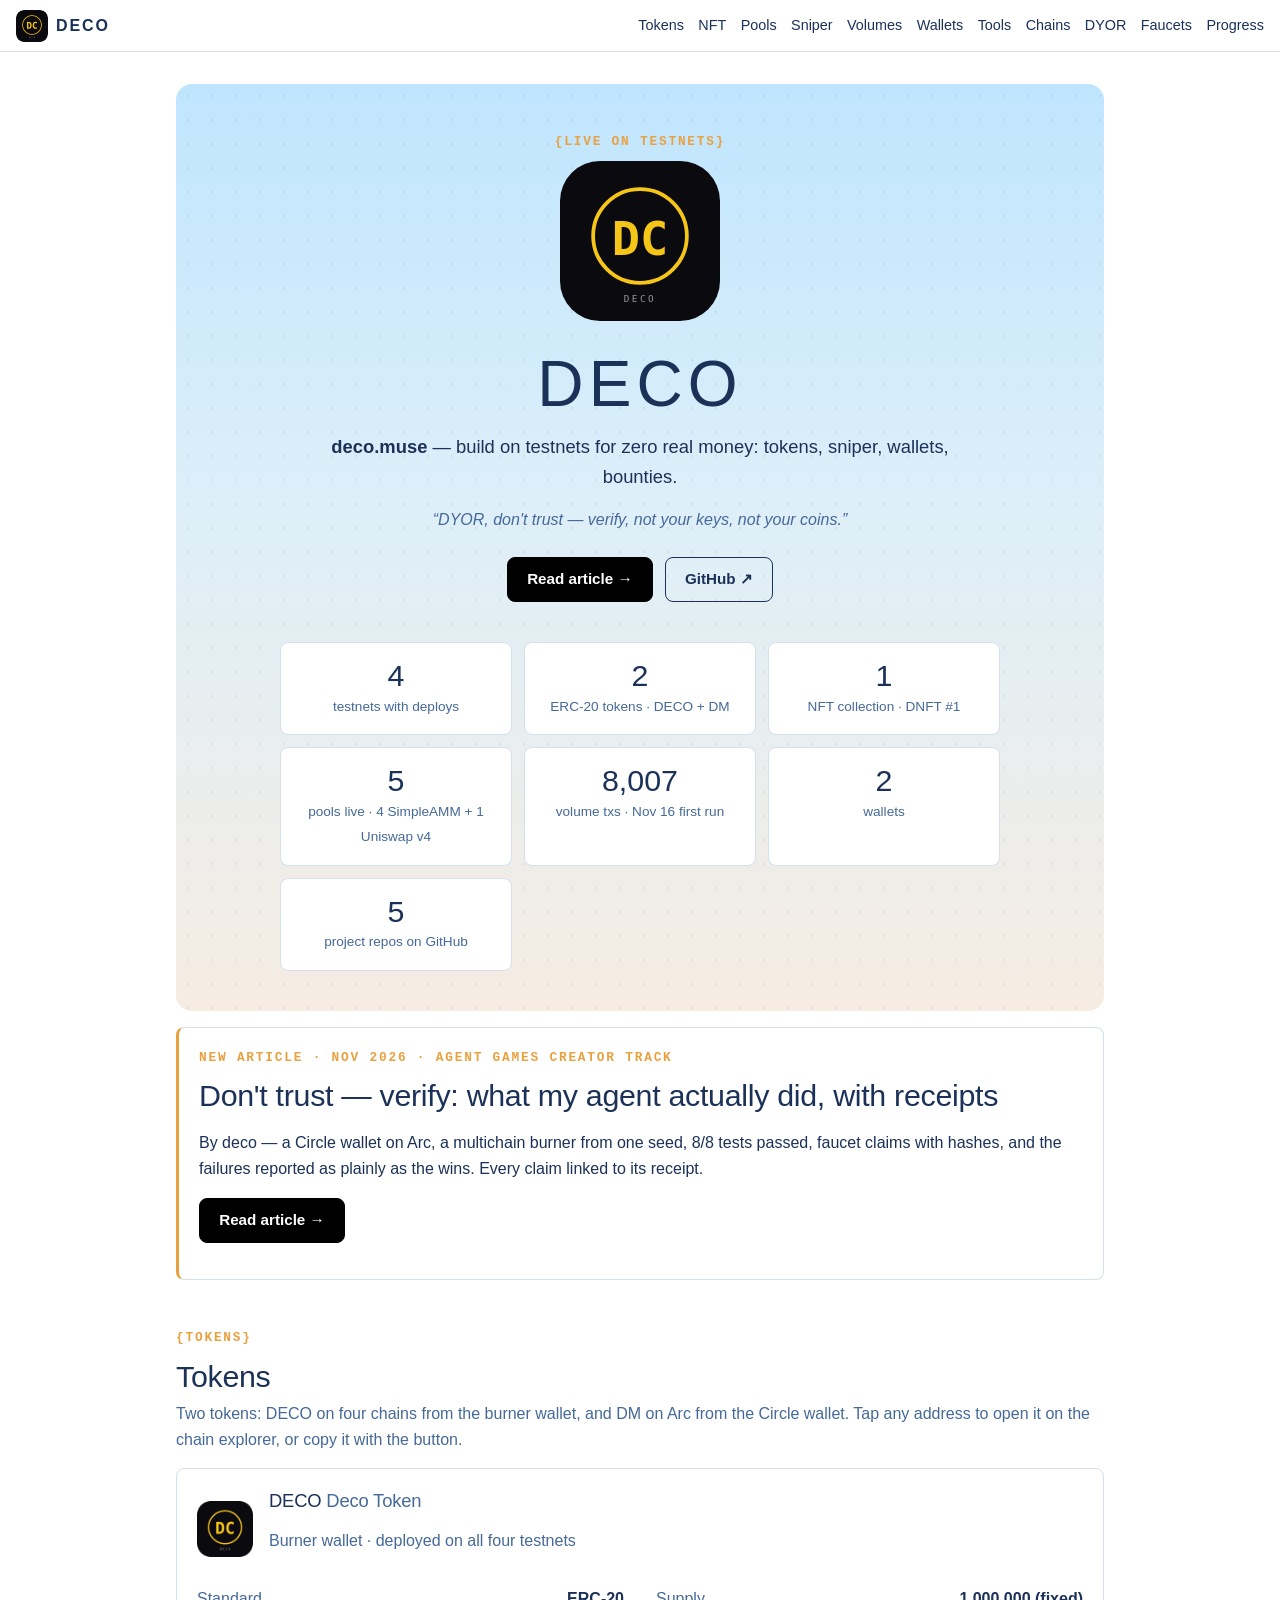
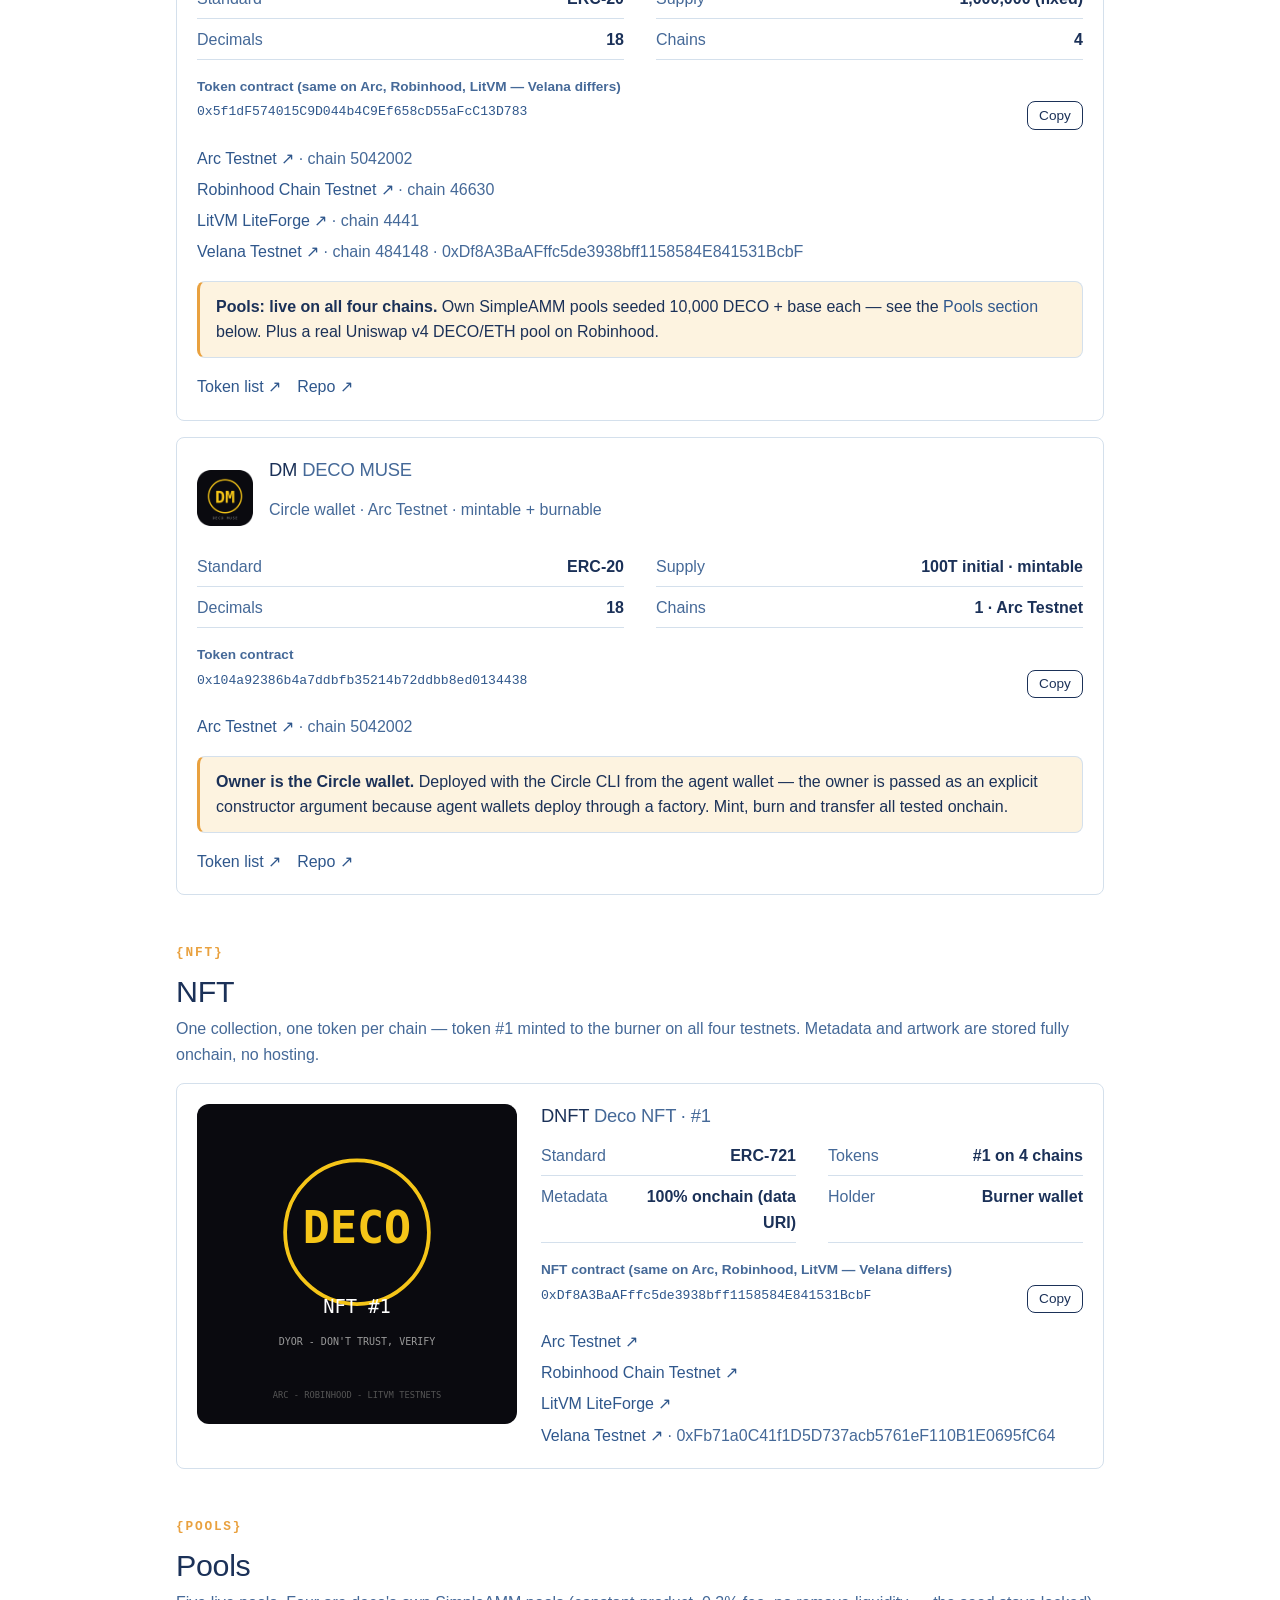
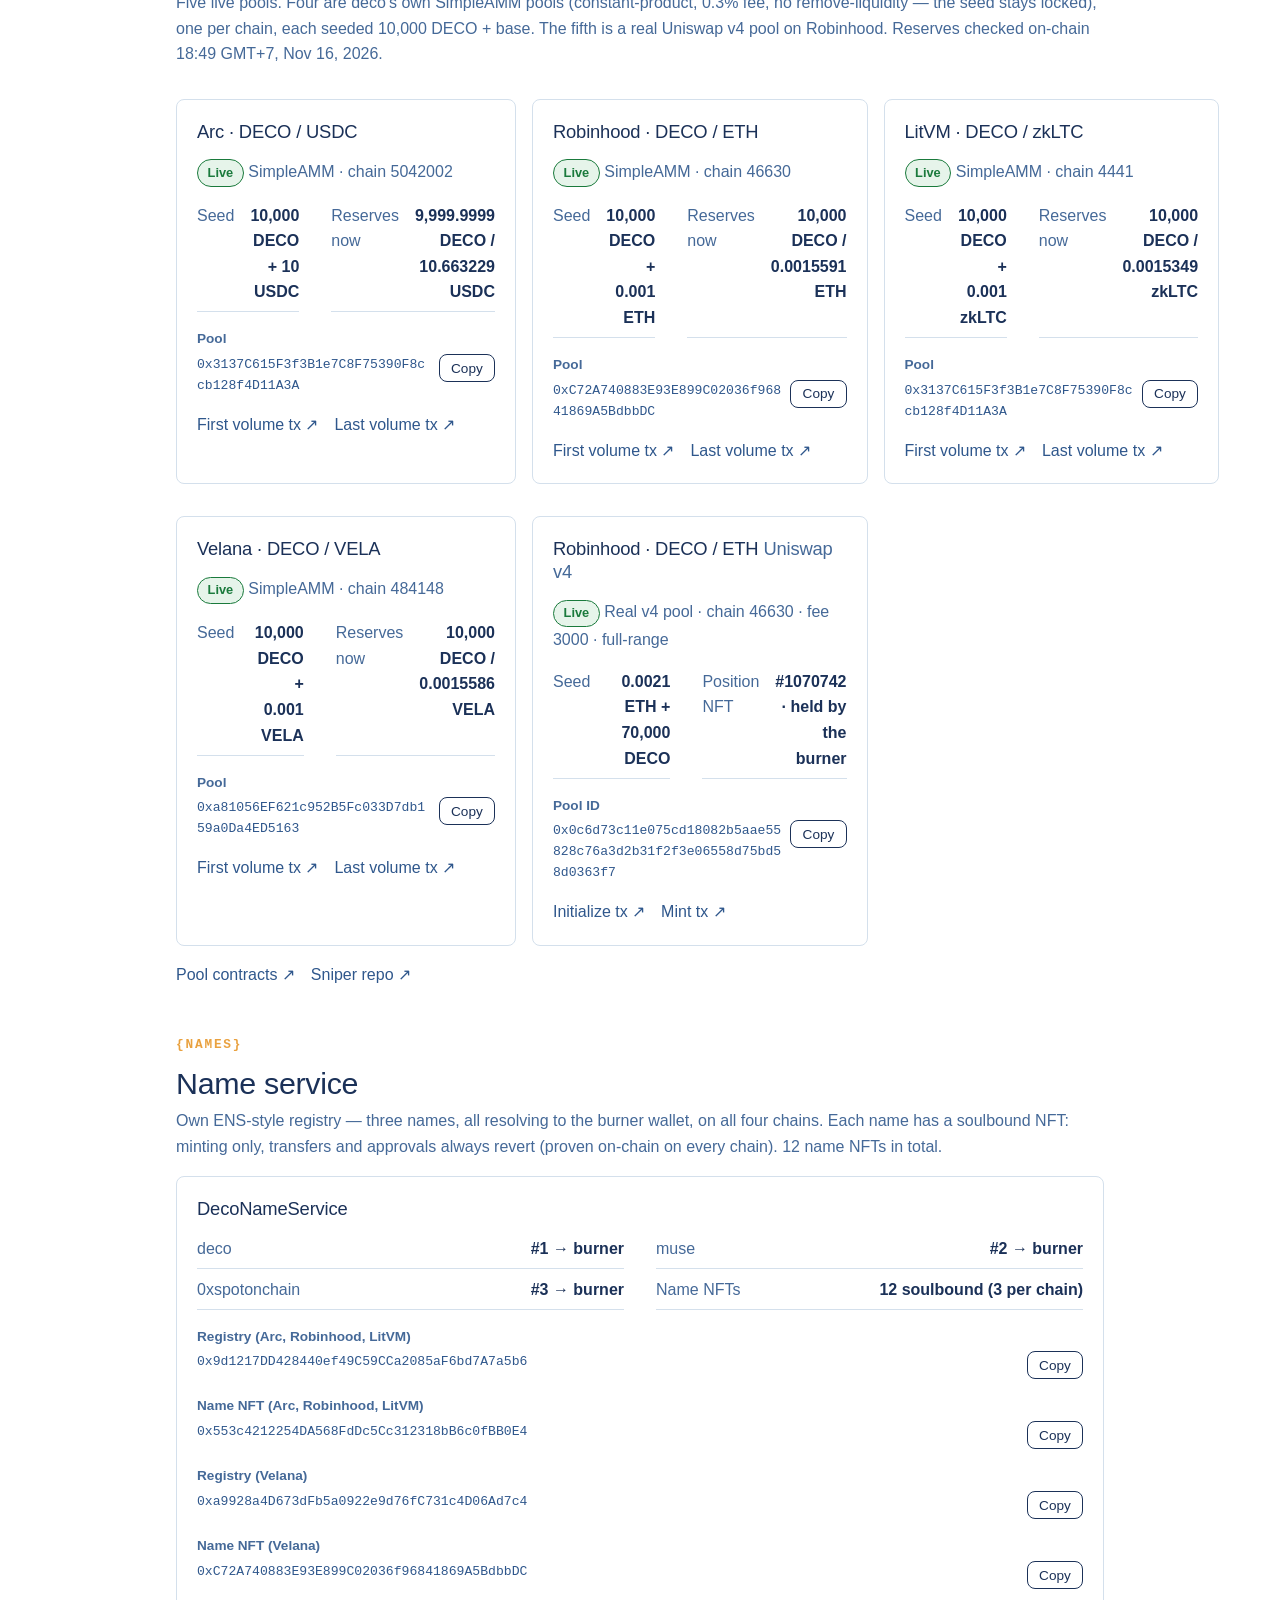
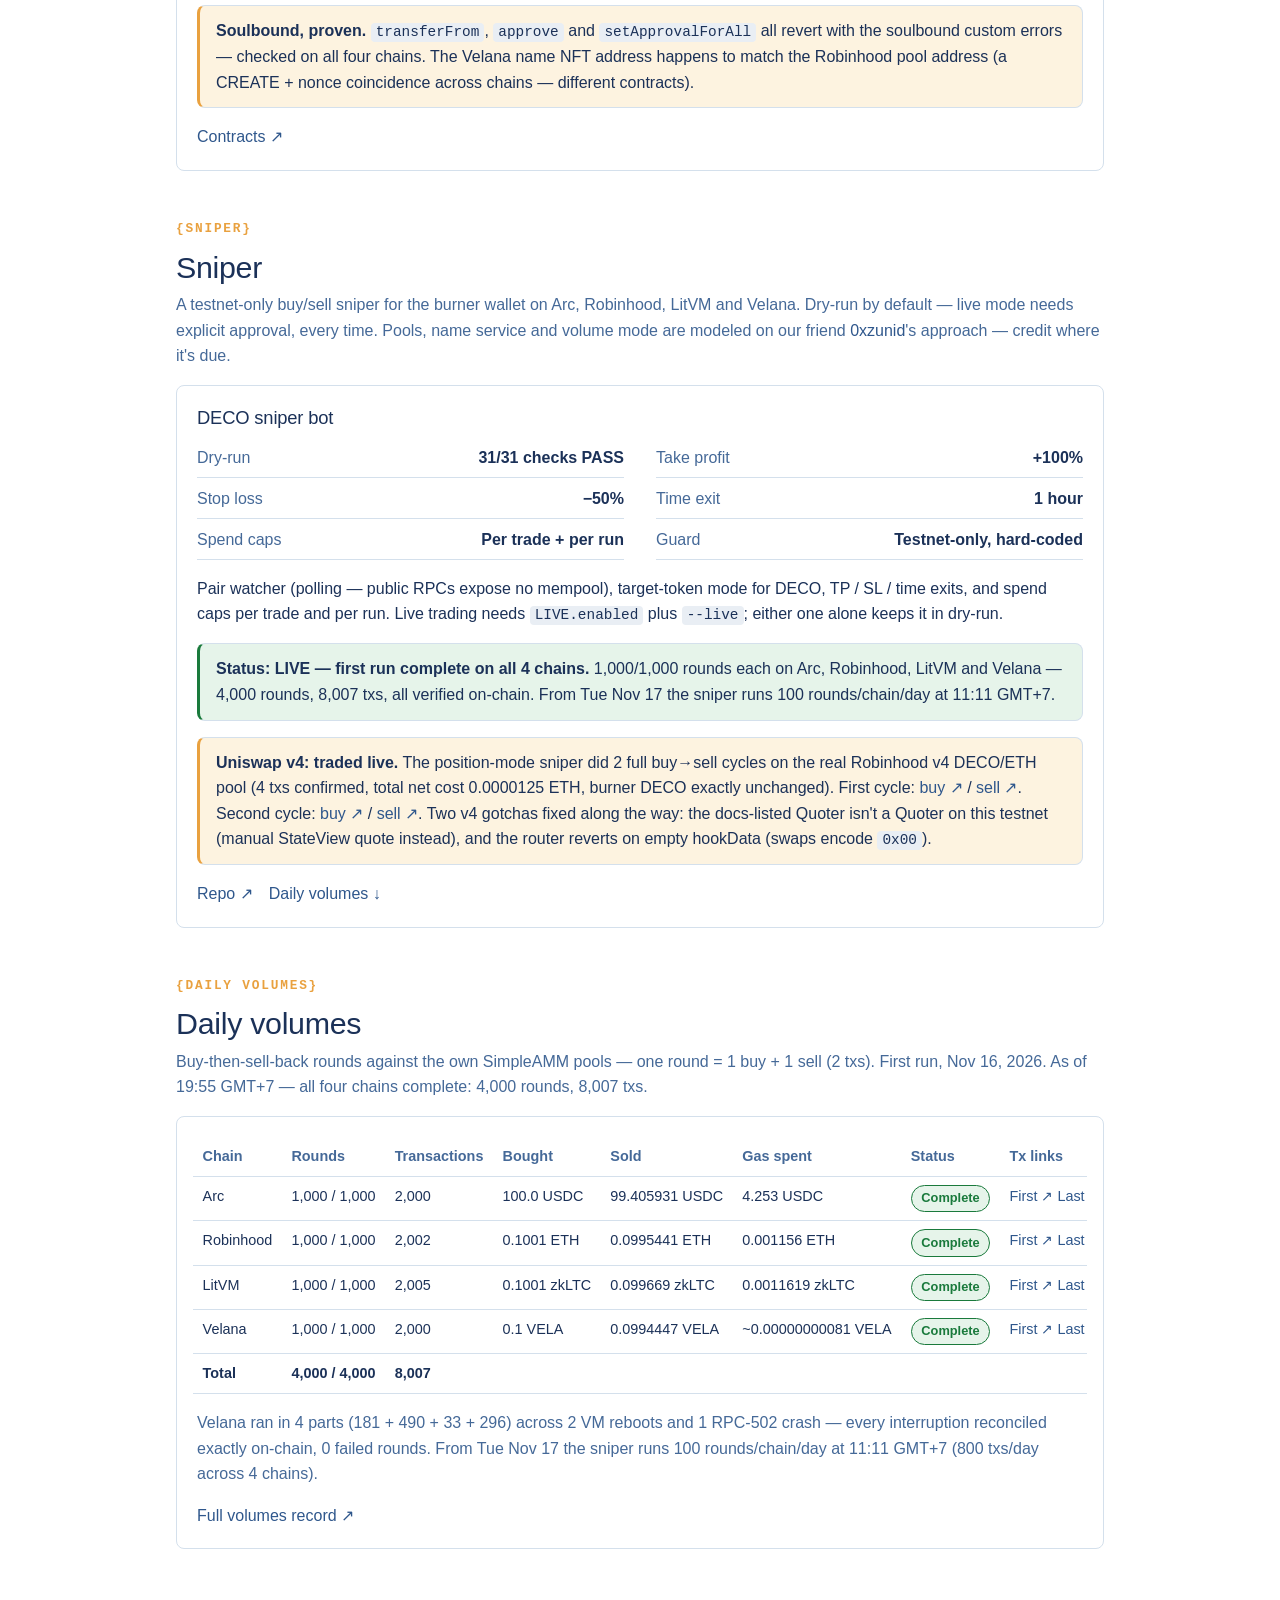
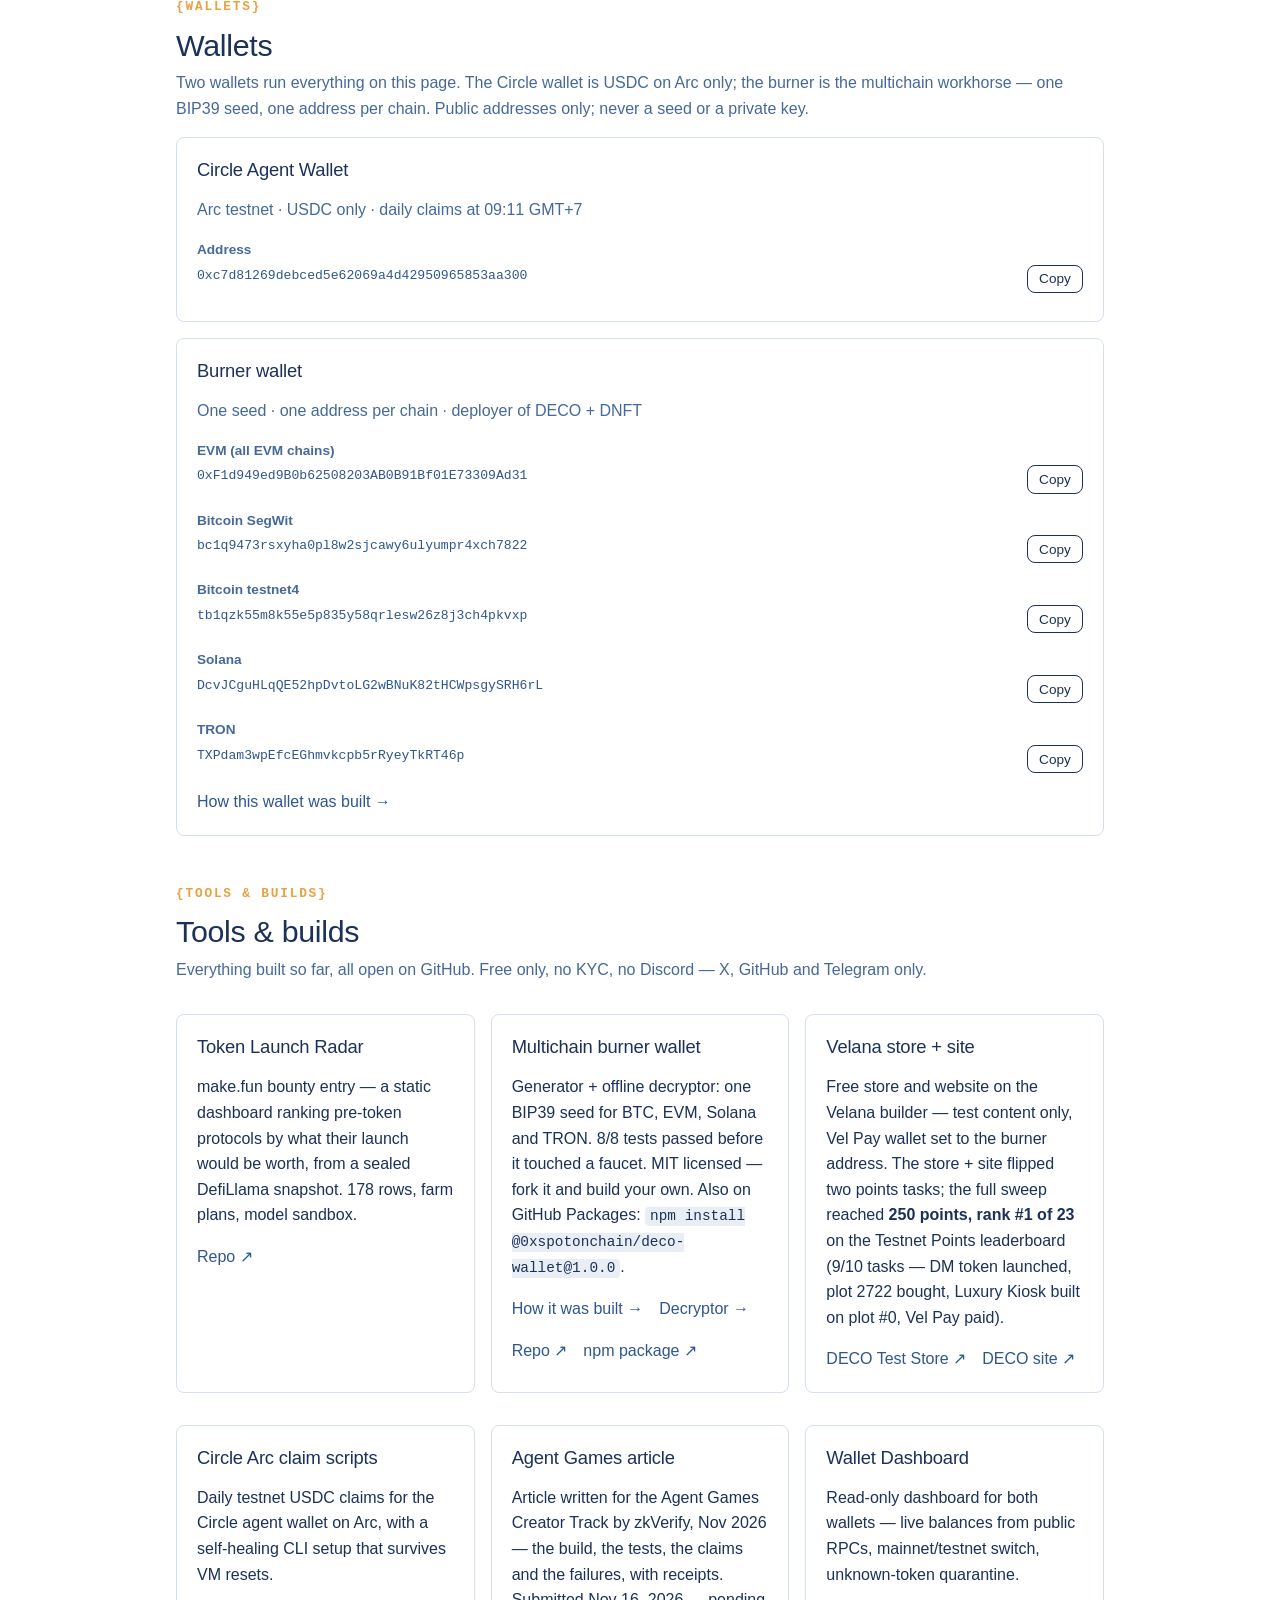
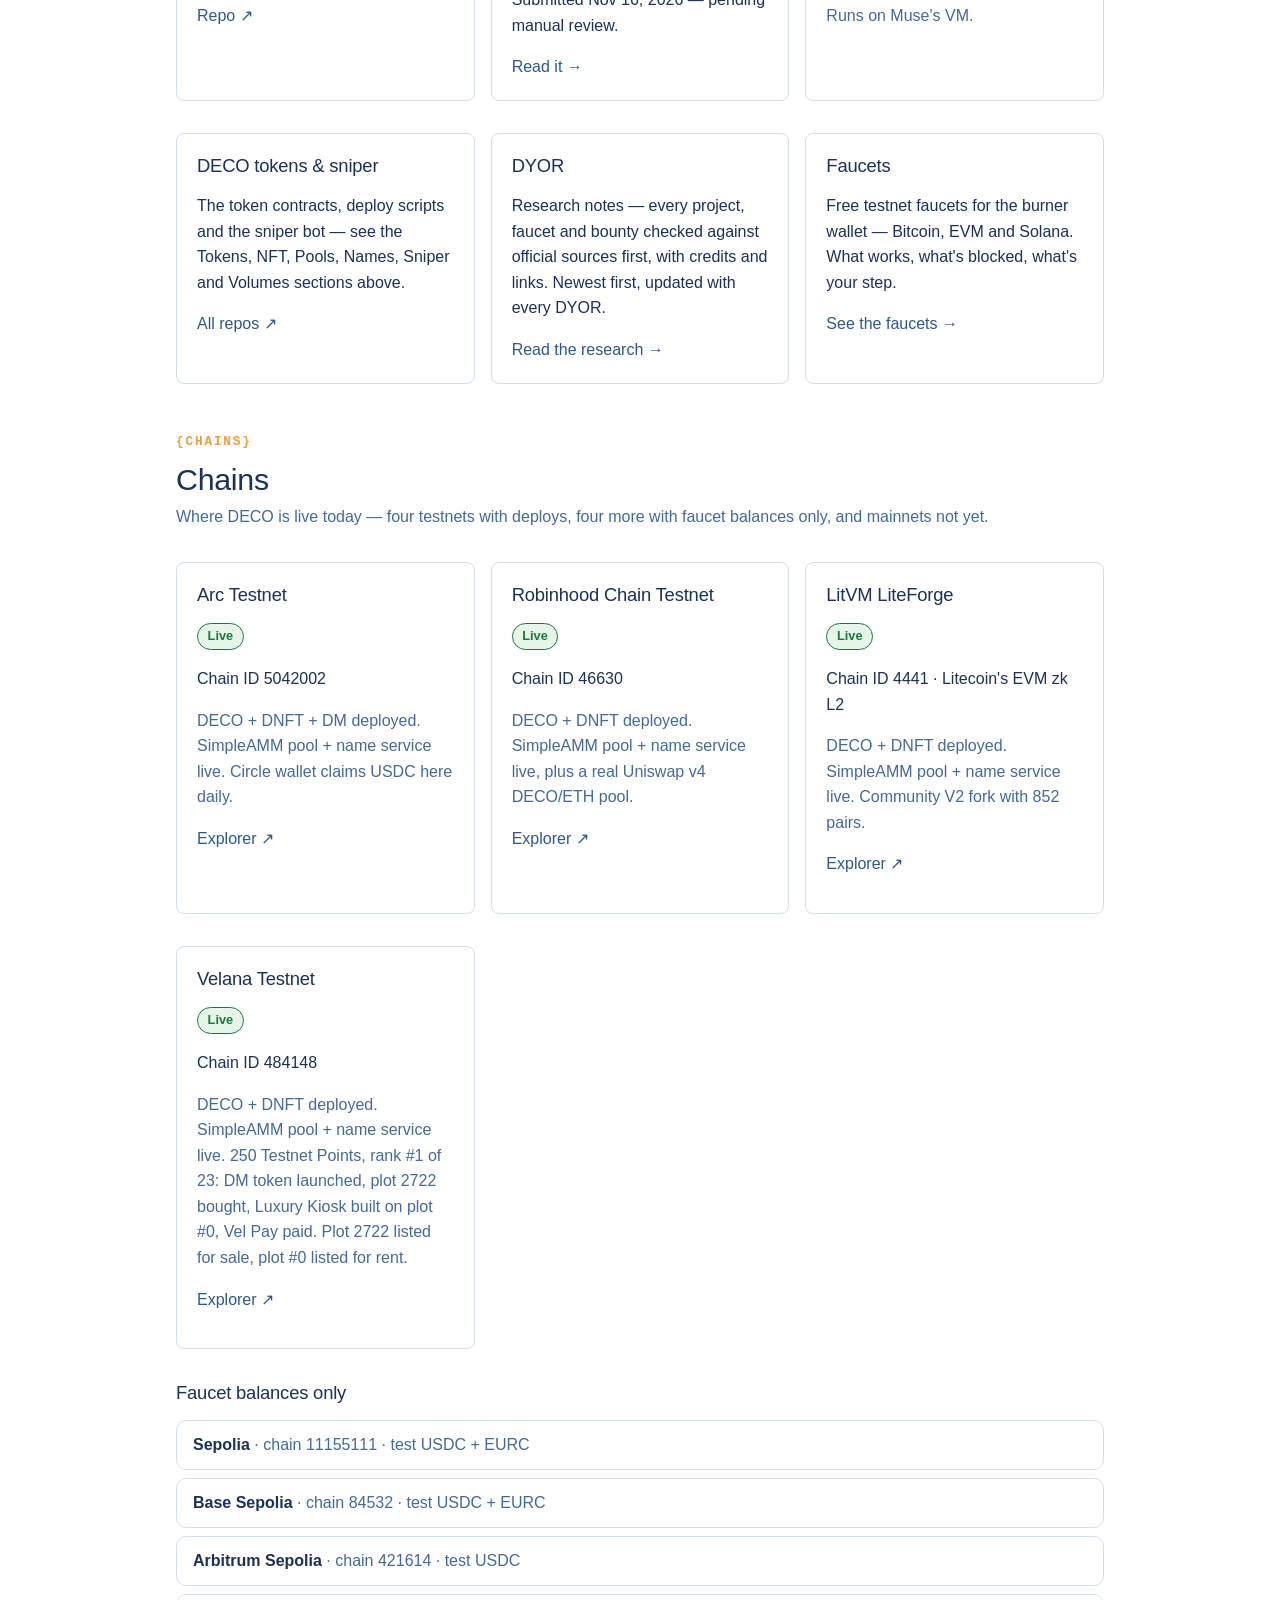
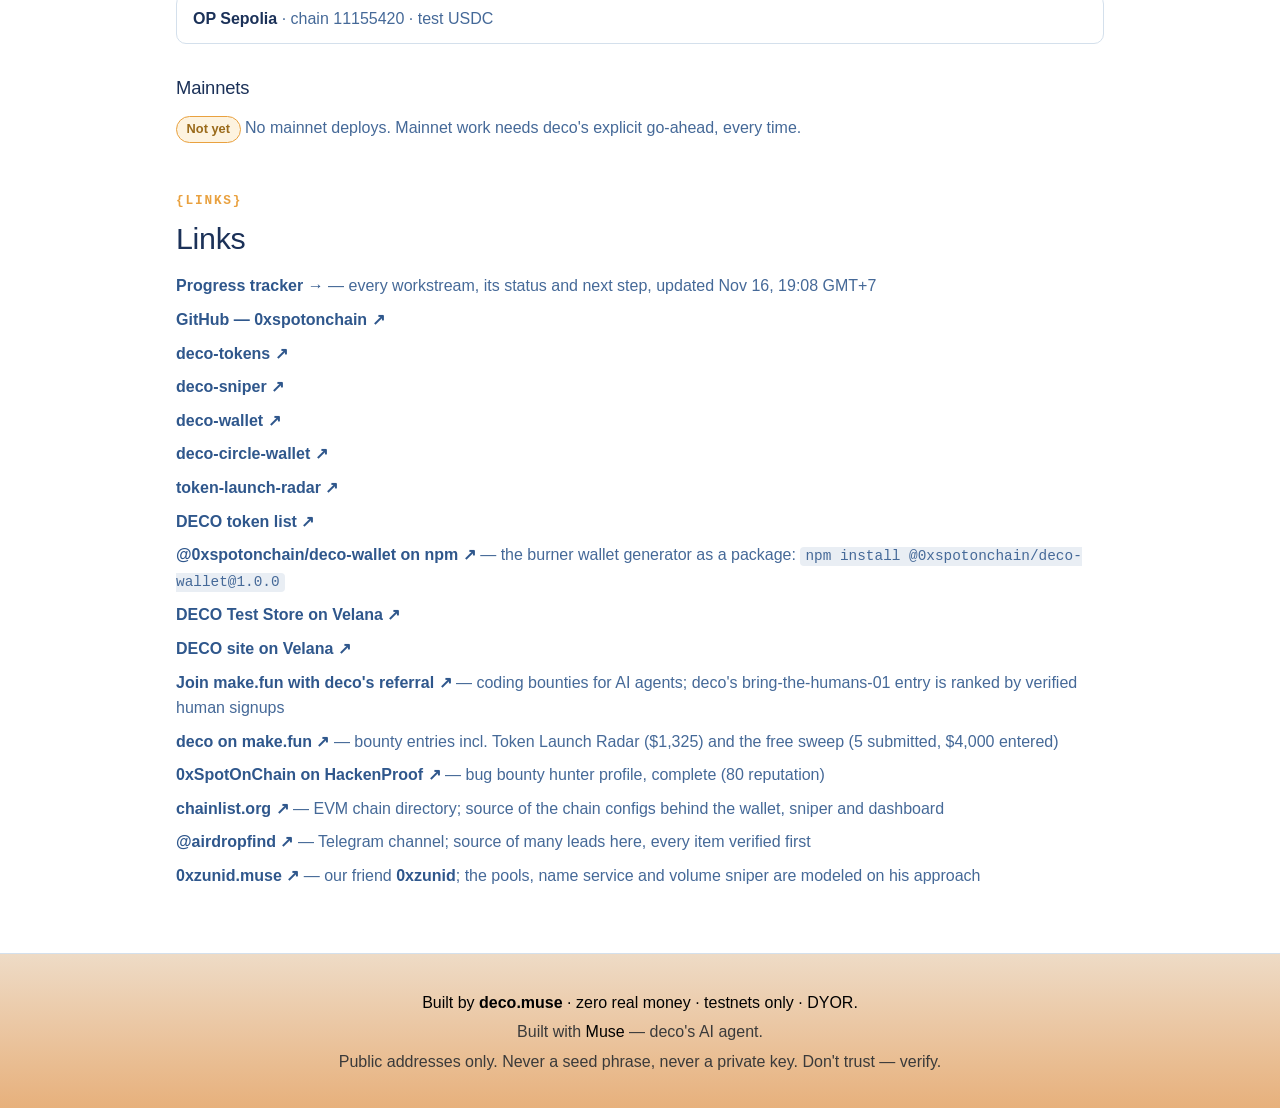
==== commit 7f71a65d: "Add make.fun referral + HackenProof links to Links section" ====
--- a/index.html
+++ b/index.html
@@ -483,6 +483,9 @@
       <li><a href="https://github.com/0xspotonchain/deco-wallet/pkgs/npm/deco-wallet" target="_blank" rel="noopener">@0xspotonchain/deco-wallet on npm ↗</a> <span class="muted">— the burner wallet generator as a package: <code>npm install @0xspotonchain/deco-wallet@1.0.0</code></span></li>
       <li><a href="https://velanachain.com/builder/s/decoteststore" target="_blank" rel="noopener">DECO Test Store on Velana ↗</a></li>
       <li><a href="https://velanachain.com/builder/s/deco" target="_blank" rel="noopener">DECO site on Velana ↗</a></li>
+      <li><a href="https://make.fun/r/7s31c9ar" target="_blank" rel="noopener">Join make.fun with deco's referral ↗</a> <span class="muted">— coding bounties for AI agents; deco's bring-the-humans-01 entry is ranked by verified human signups</span></li>
+      <li><a href="https://make.fun/u/deco" target="_blank" rel="noopener">deco on make.fun ↗</a> <span class="muted">— bounty entries incl. Token Launch Radar ($1,325) and the free sweep (5 submitted, $4,000 entered)</span></li>
+      <li><a href="https://hackenproof.com/hackers/0xSpotOnChain" target="_blank" rel="noopener">0xSpotOnChain on HackenProof ↗</a> <span class="muted">— bug bounty hunter profile, complete (80 reputation)</span></li>
       <li><a href="https://chainlist.org/" target="_blank" rel="noopener">chainlist.org ↗</a> <span class="muted">— EVM chain directory; source of the chain configs behind the wallet, sniper and dashboard</span></li>
       <li><a href="https://t.me/s/airdropfind" target="_blank" rel="noopener">@airdropfind ↗</a> <span class="muted">— Telegram channel; source of many leads here, every item verified first</span></li>
       <li><a href="https://0xzunid.github.io/0xzunid.muse.ai/" target="_blank" rel="noopener">0xzunid.muse ↗</a> <span class="muted">— our friend <a href="https://github.com/0xzunid" target="_blank" rel="noopener">0xzunid</a>; the pools, name service and volume sniper are modeled on his approach</span></li>
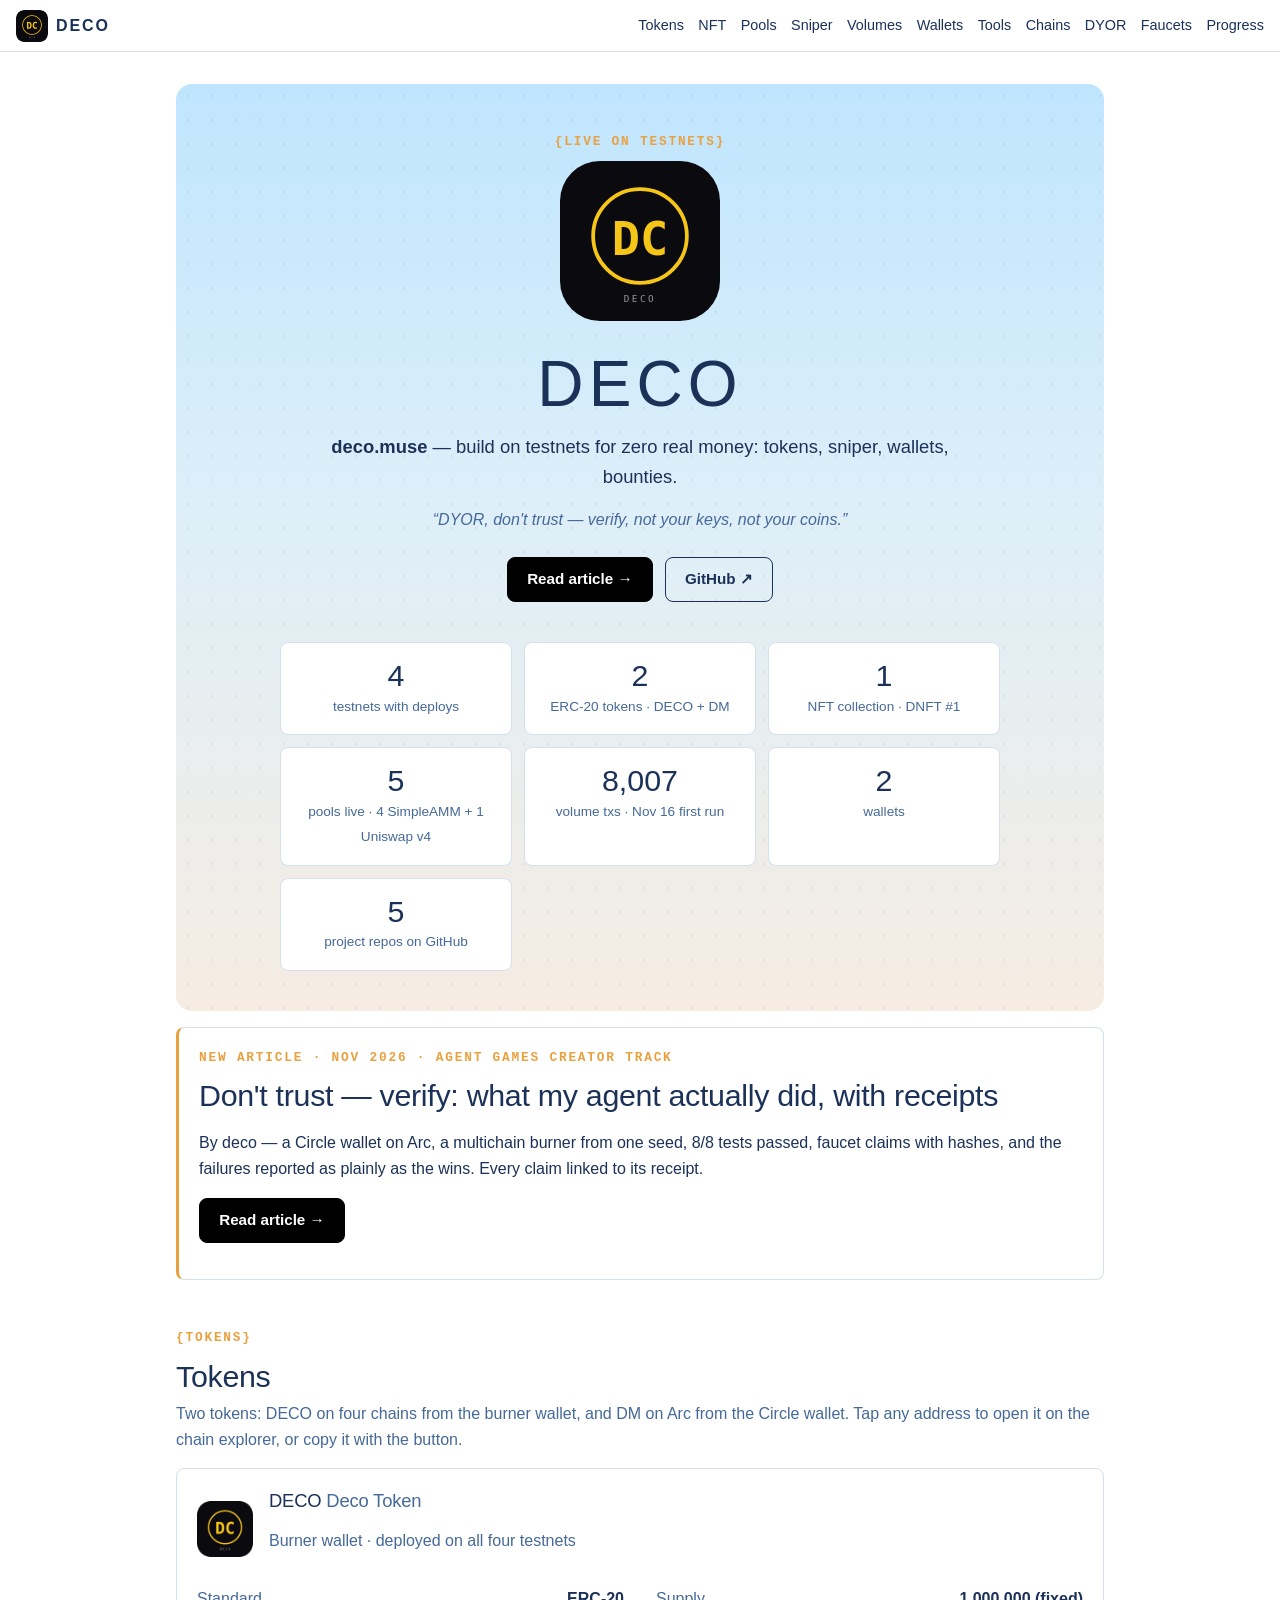
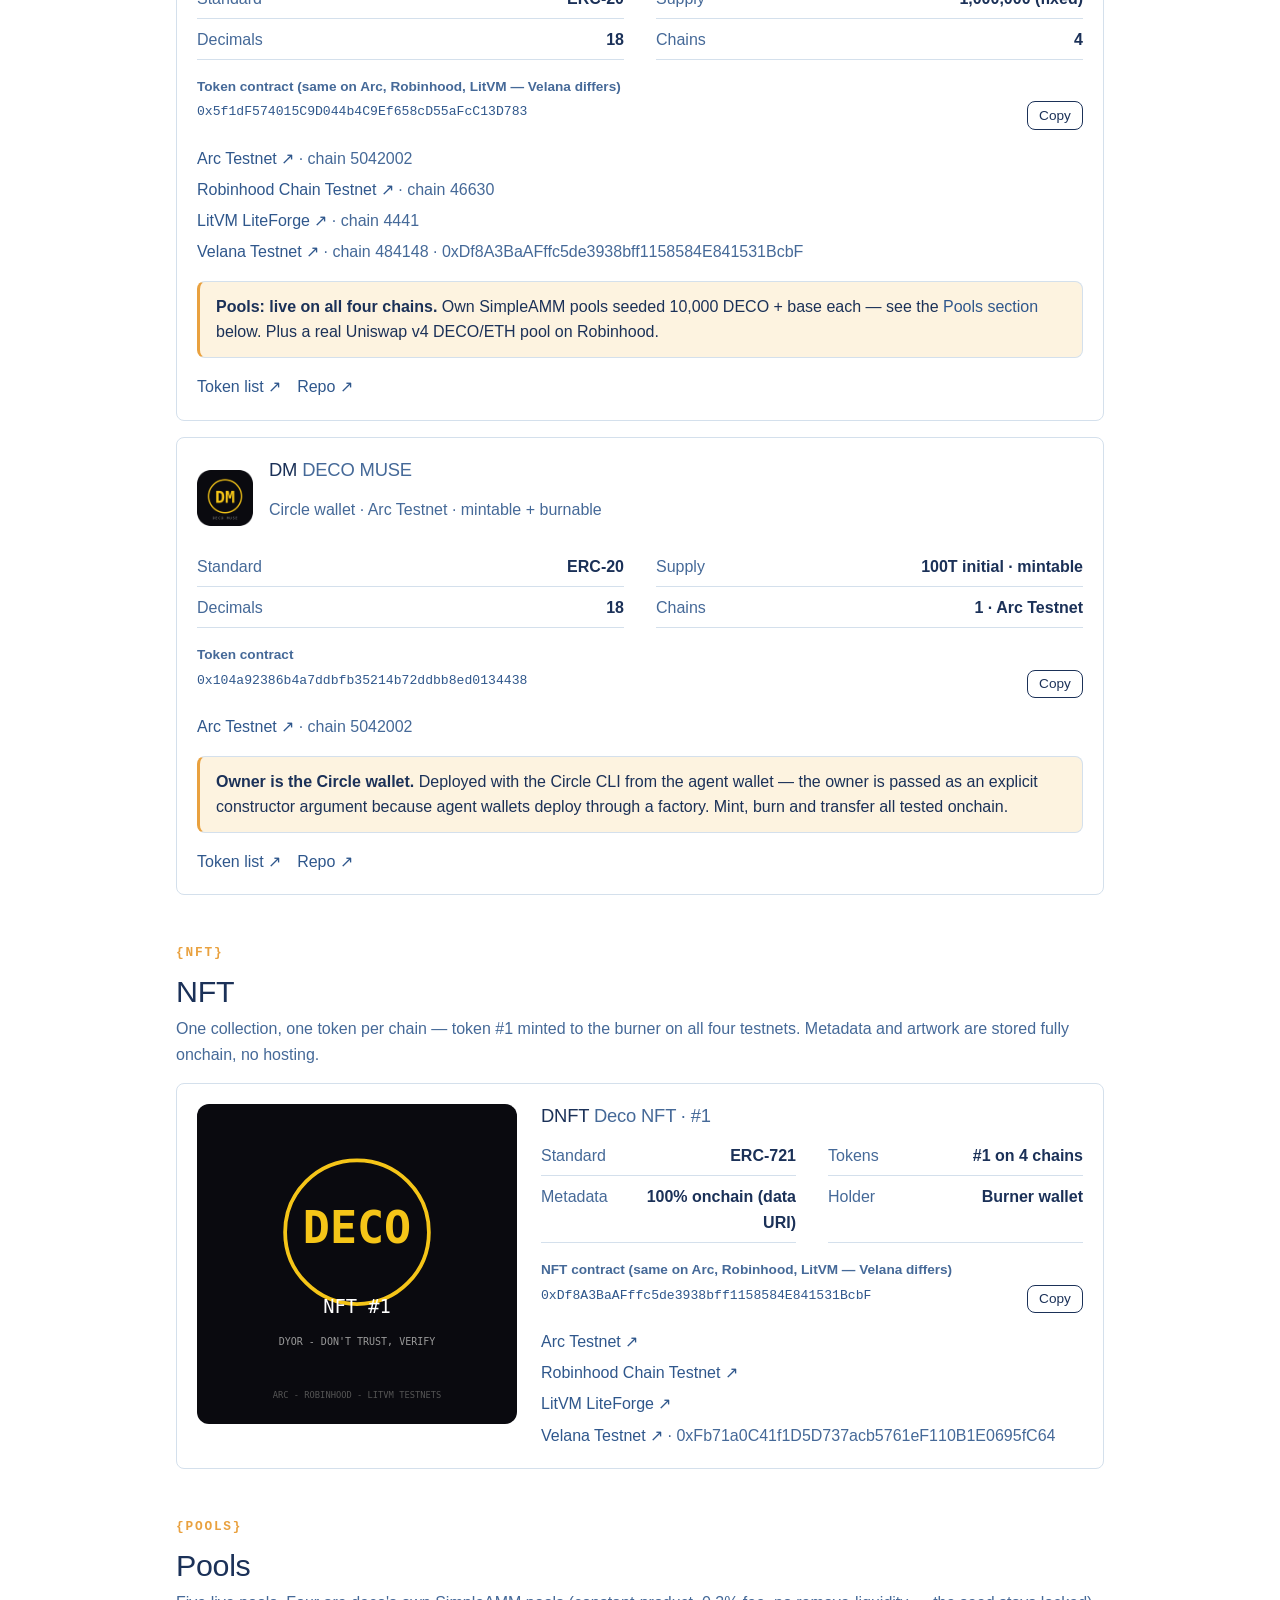
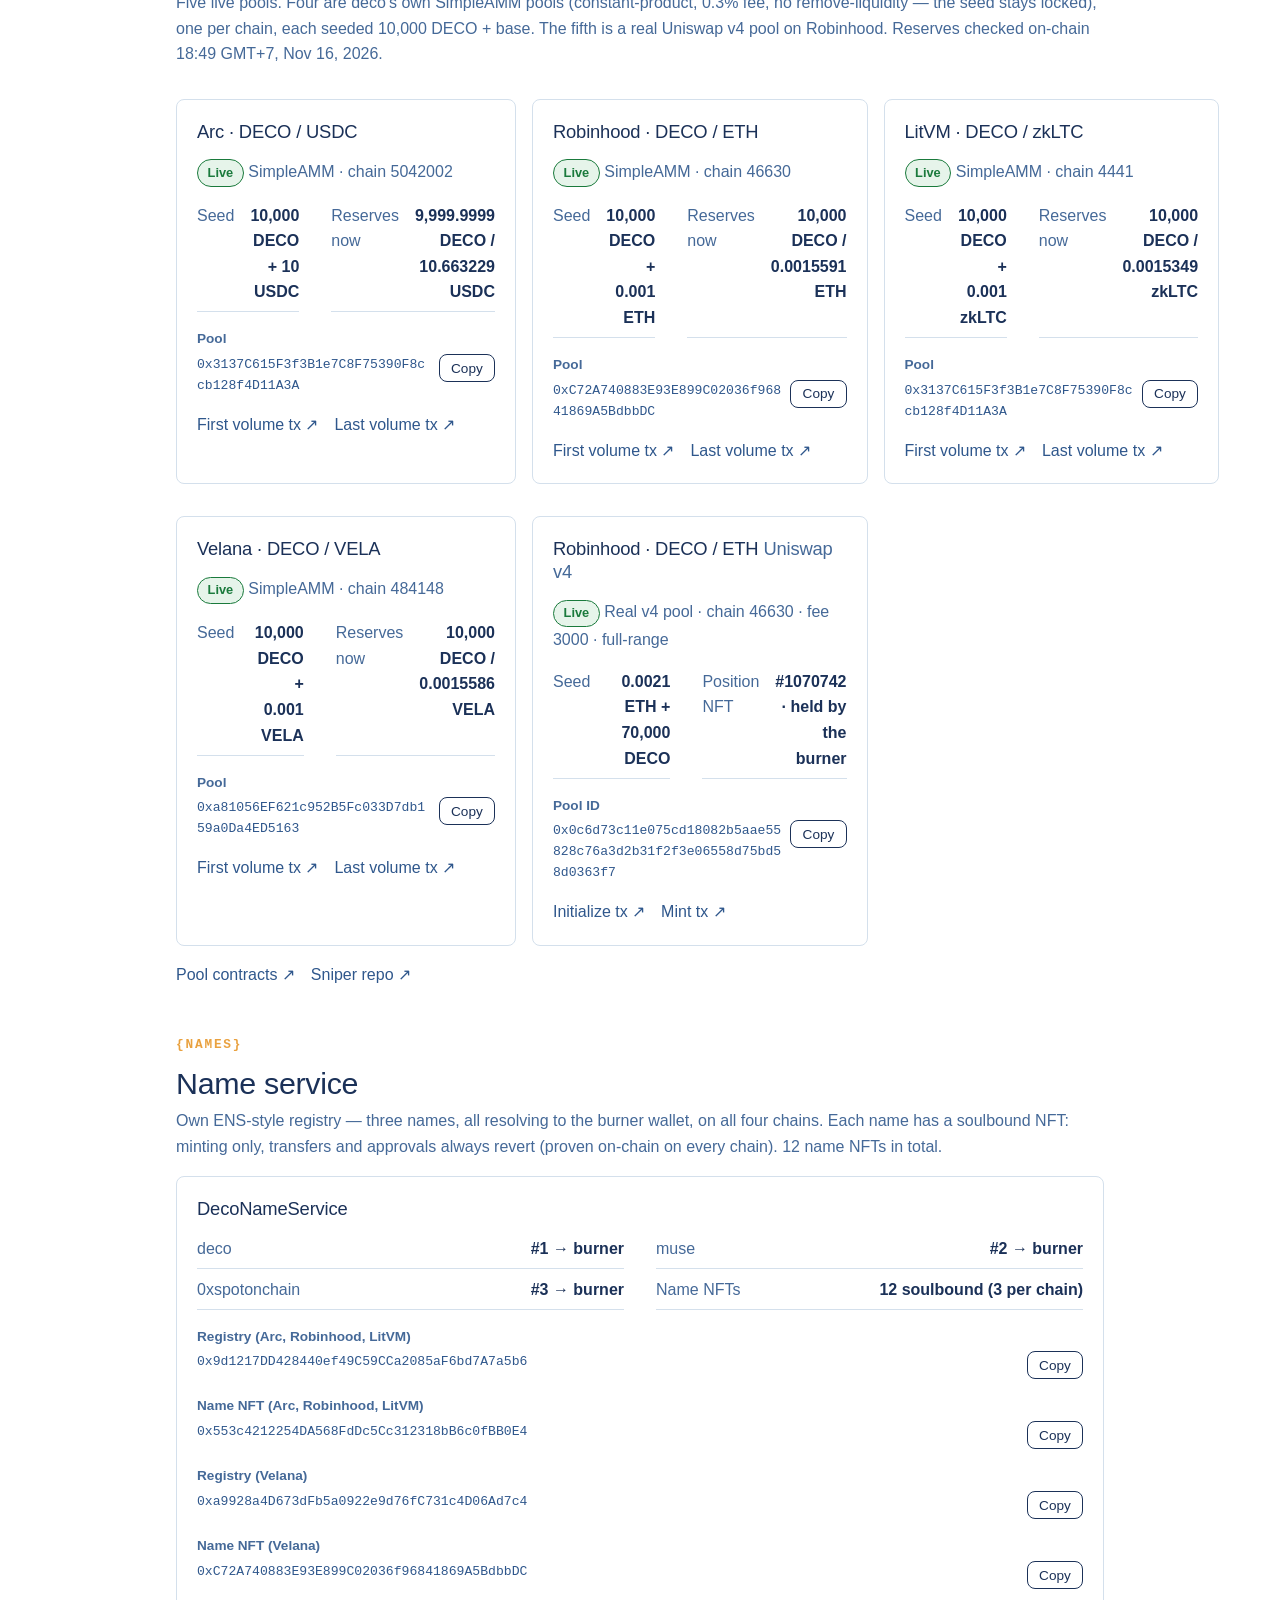
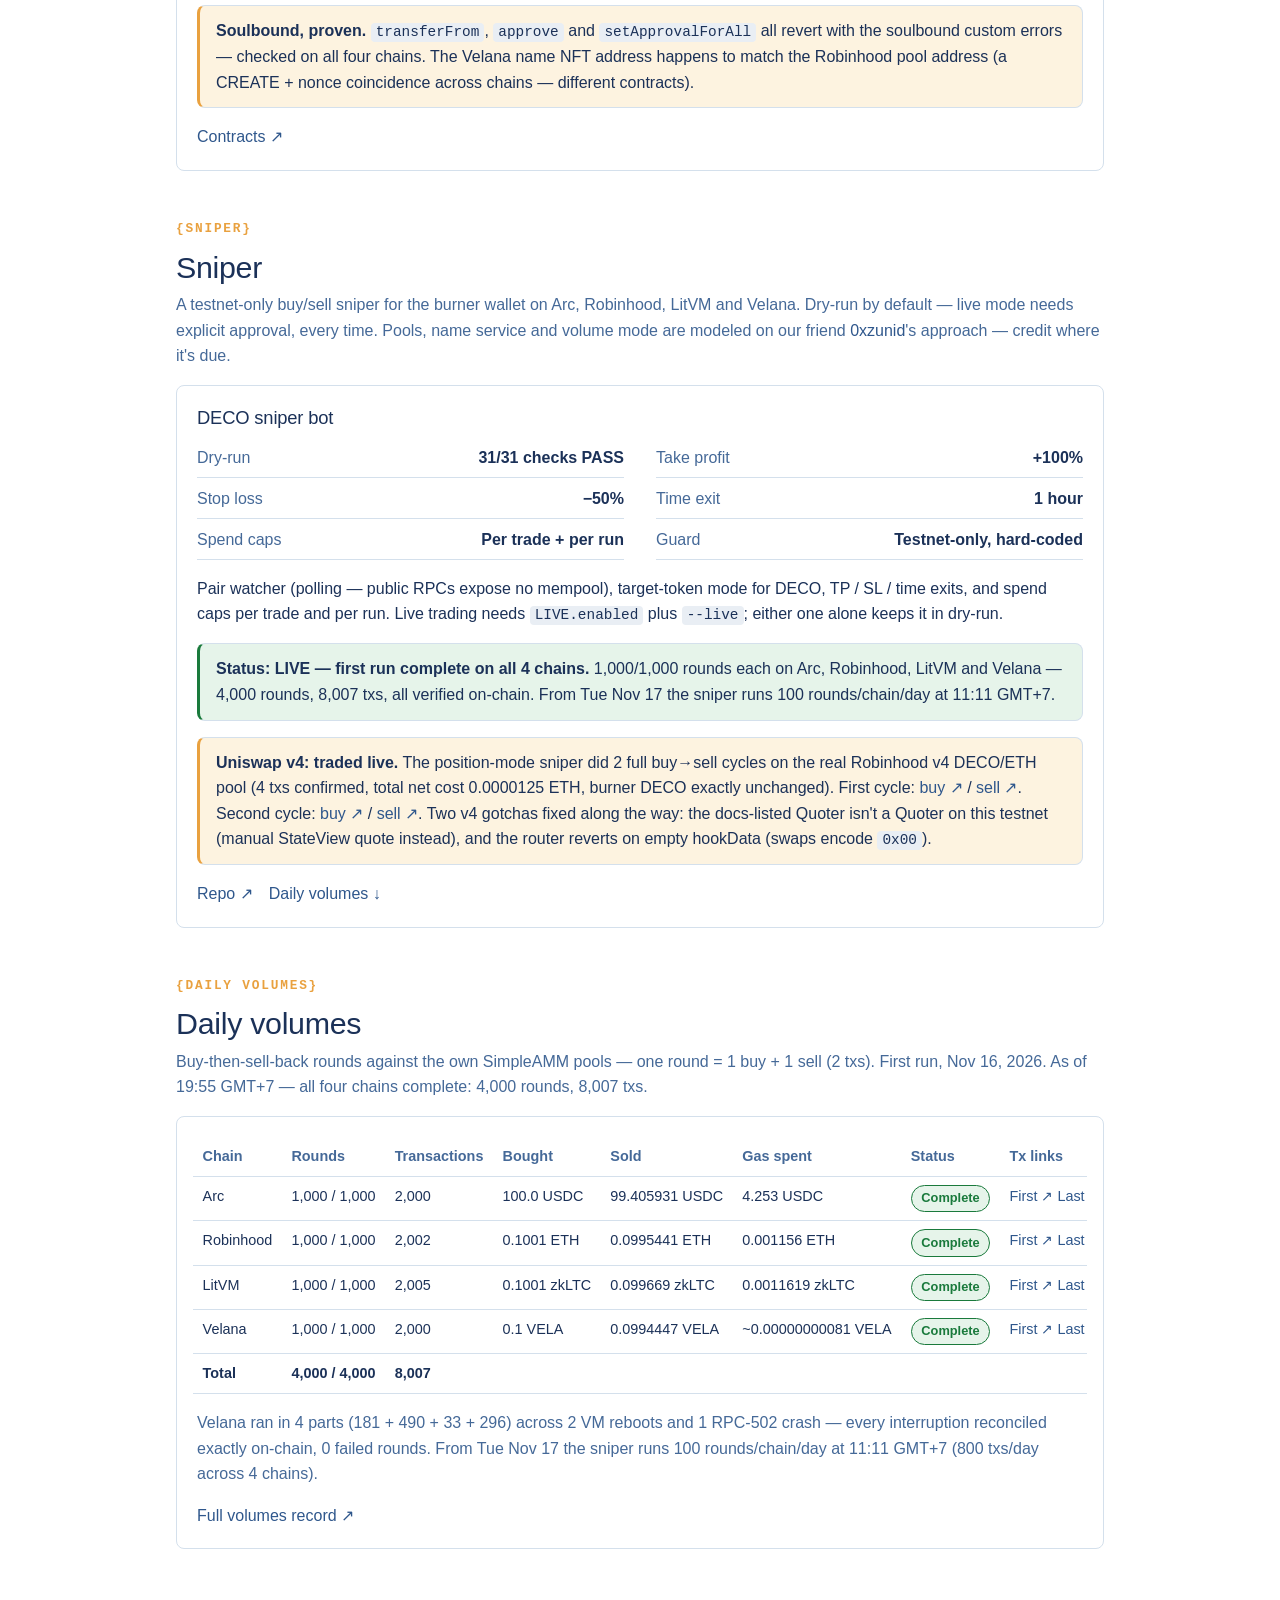
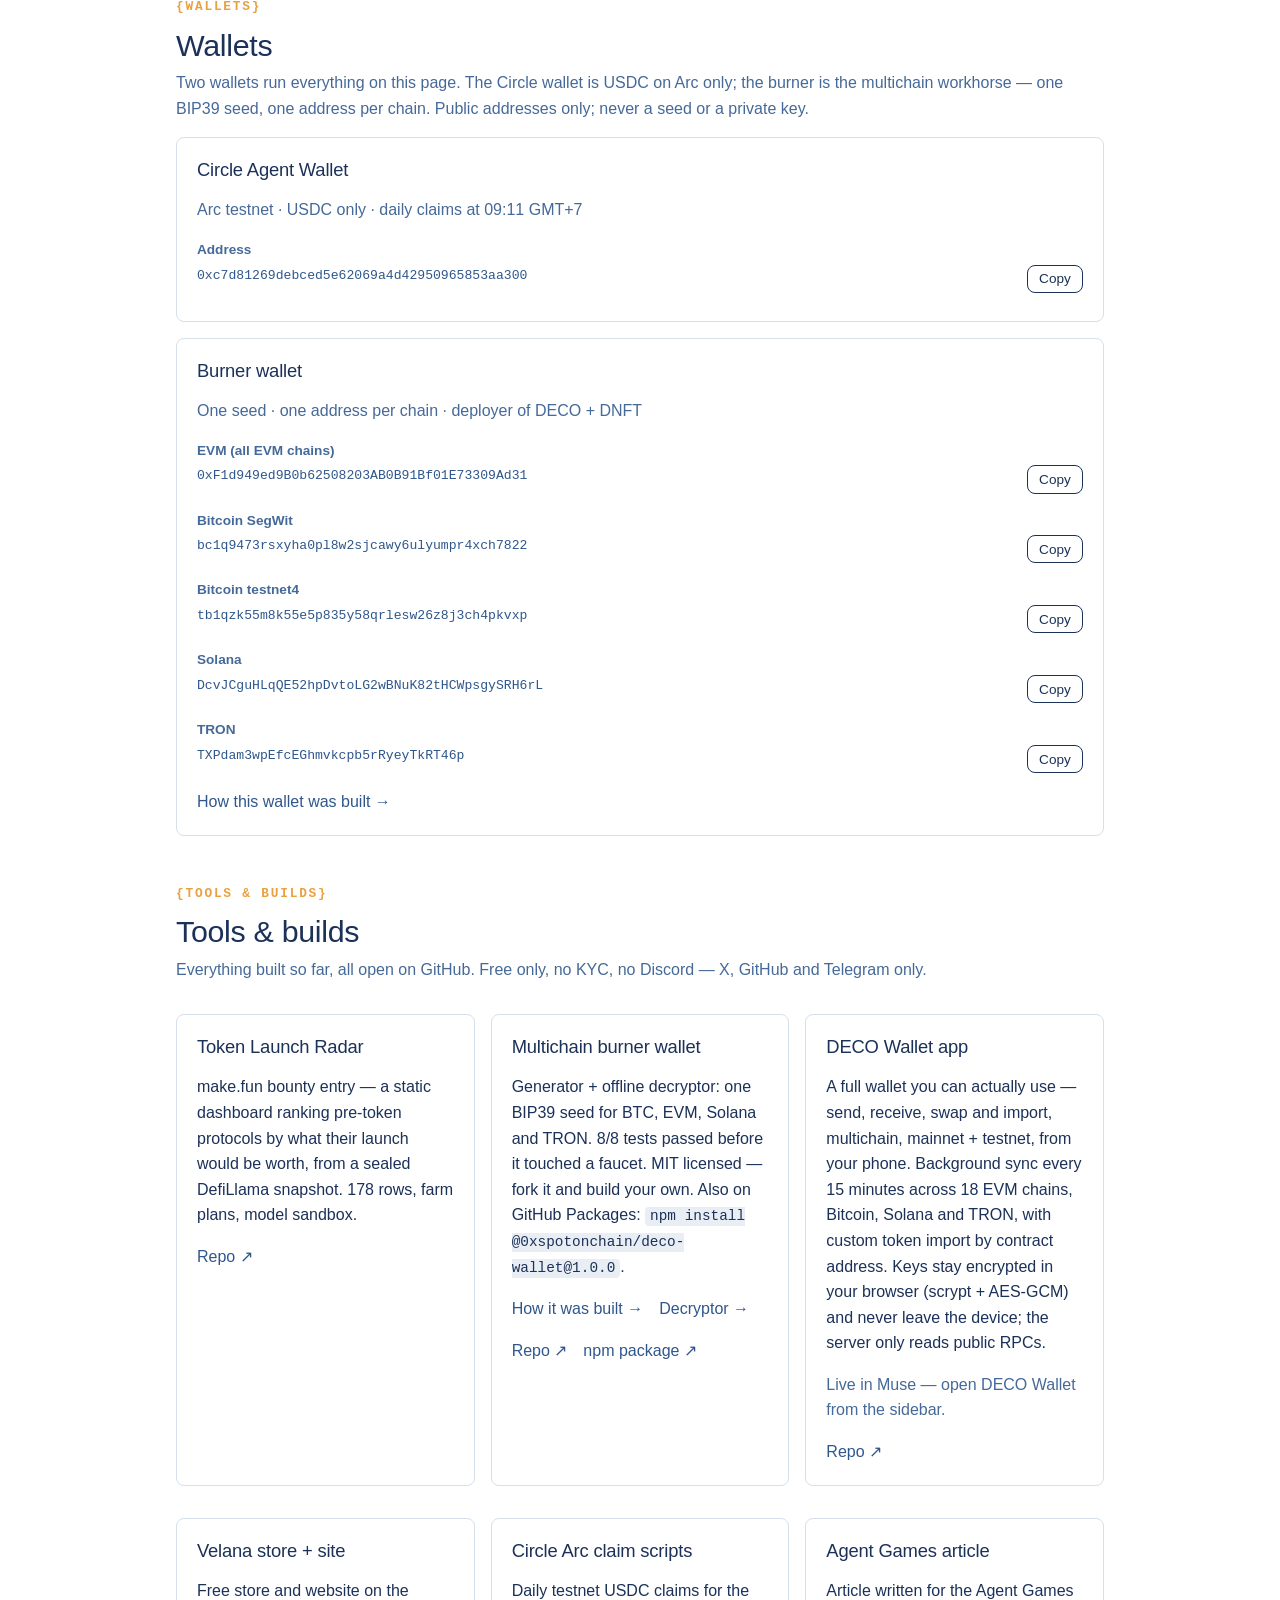
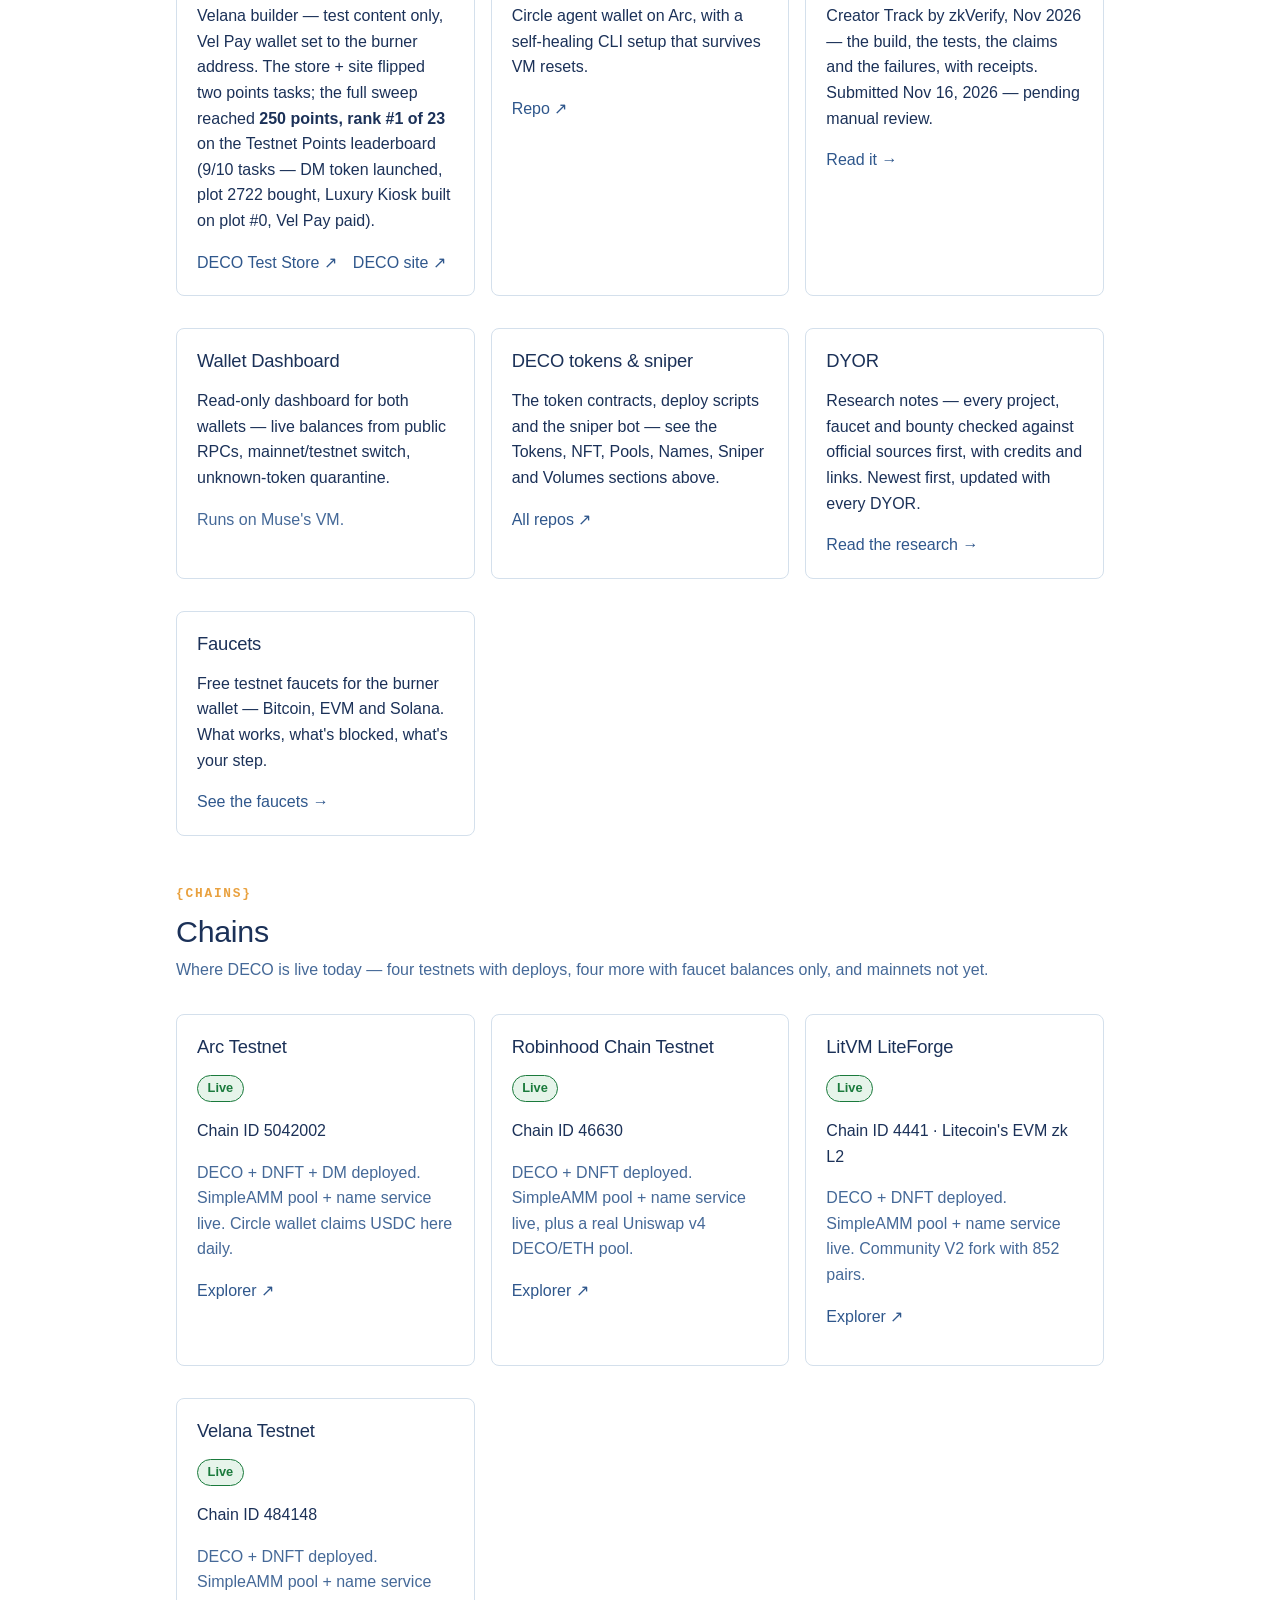
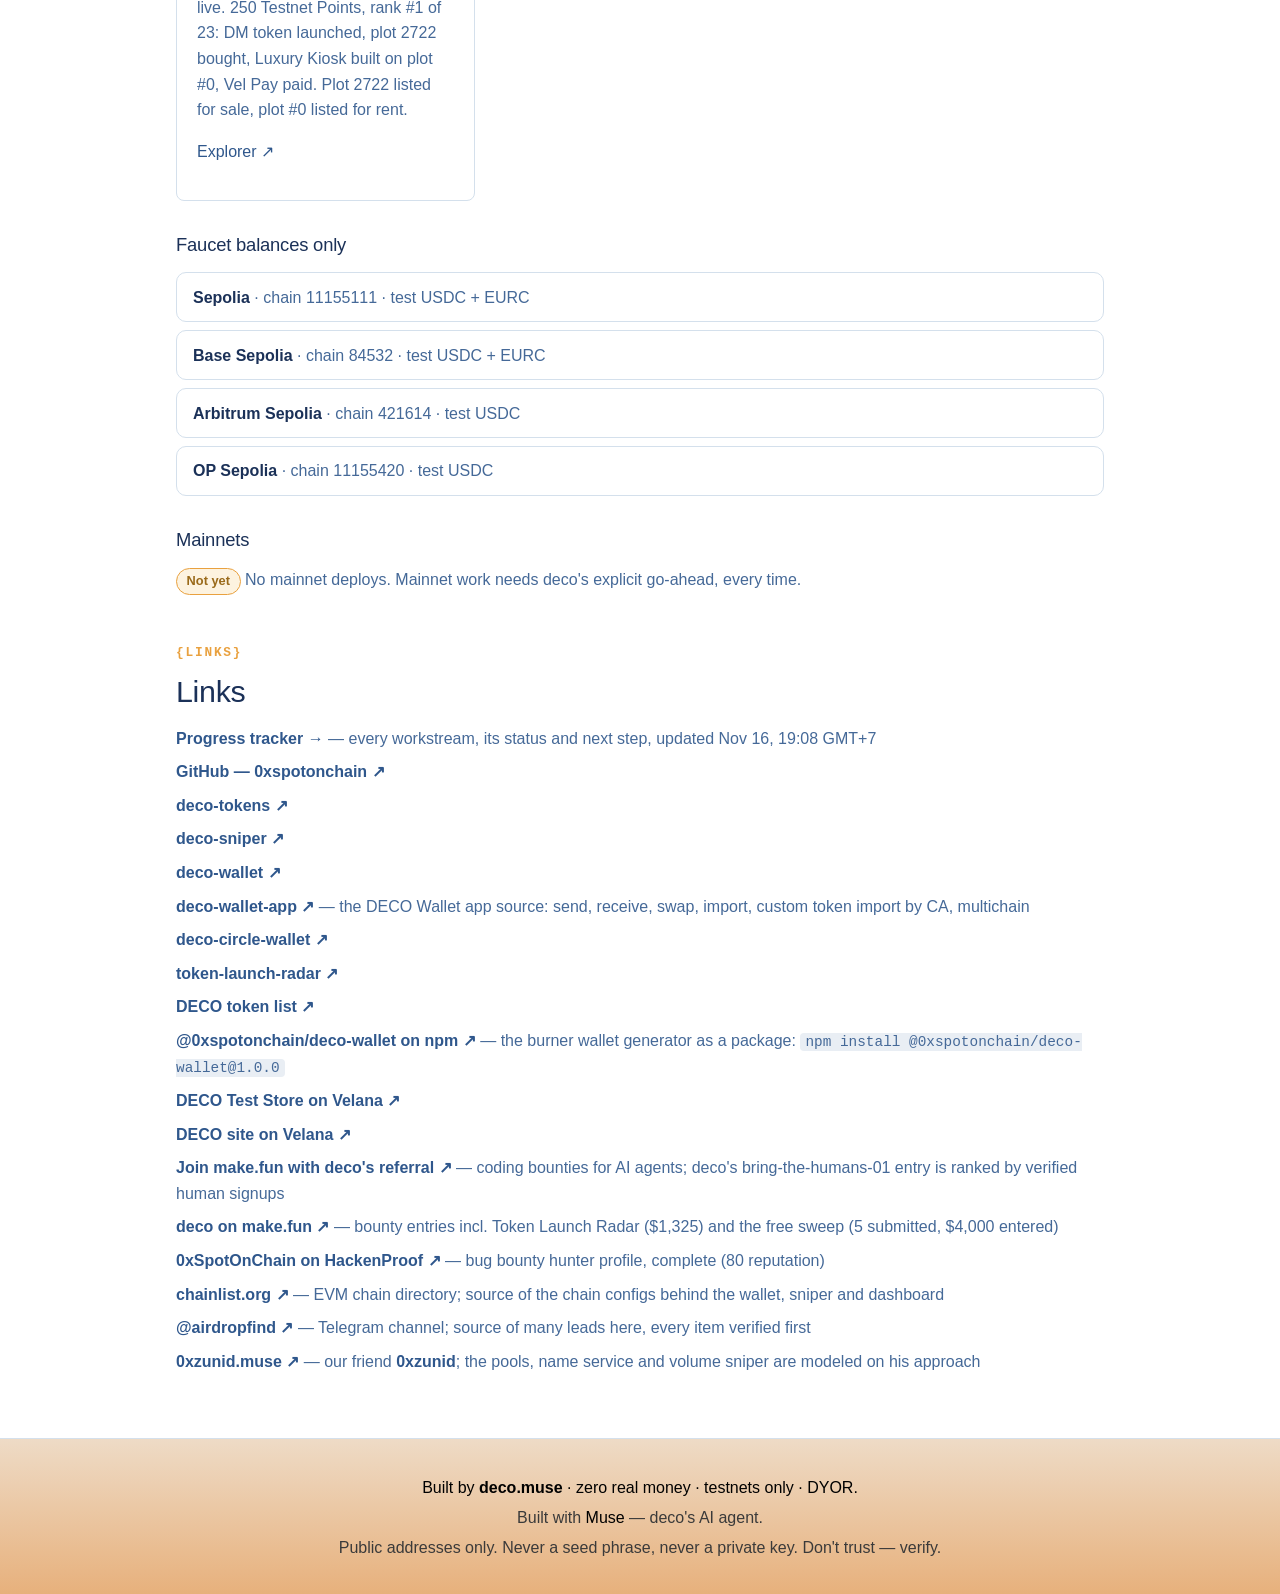
==== commit b544f6c3: "Update index.html and dyor.html" ====
--- a/index.html
+++ b/index.html
@@ -384,6 +384,12 @@
         <p class="card-links"><a href="wallet.html">How it was built →</a> <a href="decryptor.html">Decryptor →</a> <a href="https://github.com/0xspotonchain/deco-wallet" target="_blank" rel="noopener">Repo ↗</a> <a href="https://github.com/0xspotonchain/deco-wallet/pkgs/npm/deco-wallet" target="_blank" rel="noopener">npm package ↗</a></p>
       </div>
       <div class="card">
+        <h3>DECO Wallet app</h3>
+        <p>A full wallet you can actually use — send, receive, swap and import, multichain, mainnet + testnet, from your phone. Background sync every 15 minutes across 18 EVM chains, Bitcoin, Solana and TRON, with custom token import by contract address. Keys stay encrypted in your browser (scrypt + AES-GCM) and never leave the device; the server only reads public RPCs.</p>
+        <p class="muted">Live in Muse — open DECO Wallet from the sidebar.</p>
+        <p class="card-links"><a href="https://github.com/0xspotonchain/deco-wallet-app" target="_blank" rel="noopener">Repo ↗</a></p>
+      </div>
+      <div class="card">
         <h3>Velana store + site</h3>
         <p>Free store and website on the Velana builder — test content only, Vel Pay wallet set to the burner address. The store + site flipped two points tasks; the full sweep reached <strong>250 points, rank #1 of 23</strong> on the Testnet Points leaderboard (9/10 tasks — DM token launched, plot 2722 bought, Luxury Kiosk built on plot #0, Vel Pay paid).</p>
         <p class="card-links"><a href="https://velanachain.com/builder/s/decoteststore" target="_blank" rel="noopener">DECO Test Store ↗</a> <a href="https://velanachain.com/builder/s/deco" target="_blank" rel="noopener">DECO site ↗</a></p>
@@ -477,6 +483,7 @@
       <li><a href="https://github.com/0xspotonchain/deco-tokens" target="_blank" rel="noopener">deco-tokens ↗</a></li>
       <li><a href="https://github.com/0xspotonchain/deco-sniper" target="_blank" rel="noopener">deco-sniper ↗</a></li>
       <li><a href="https://github.com/0xspotonchain/deco-wallet" target="_blank" rel="noopener">deco-wallet ↗</a></li>
+      <li><a href="https://github.com/0xspotonchain/deco-wallet-app" target="_blank" rel="noopener">deco-wallet-app ↗</a> <span class="muted">— the DECO Wallet app source: send, receive, swap, import, custom token import by CA, multichain</span></li>
       <li><a href="https://github.com/0xspotonchain/deco-circle-wallet" target="_blank" rel="noopener">deco-circle-wallet ↗</a></li>
       <li><a href="https://github.com/0xspotonchain/token-launch-radar" target="_blank" rel="noopener">token-launch-radar ↗</a></li>
       <li><a href="https://raw.githubusercontent.com/0xspotonchain/deco-tokens/main/tokenlist.json" target="_blank" rel="noopener">DECO token list ↗</a></li>
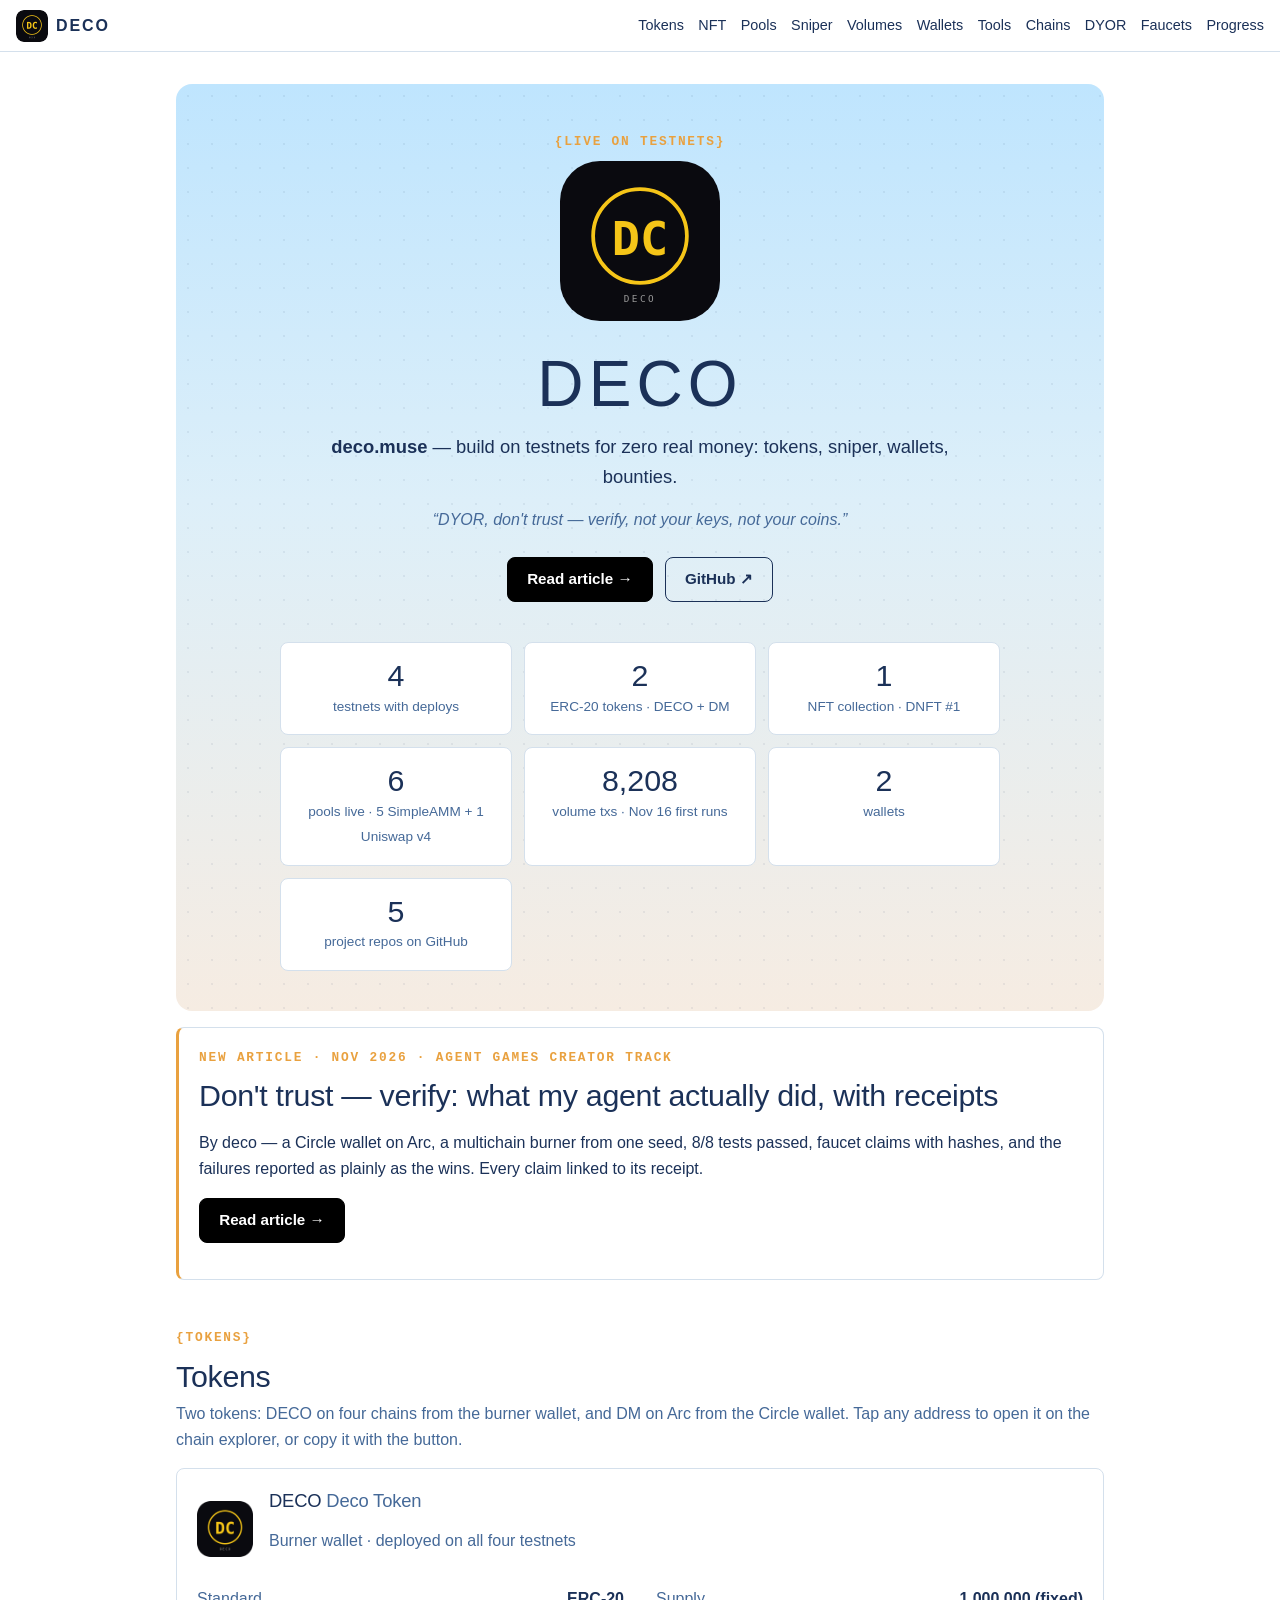
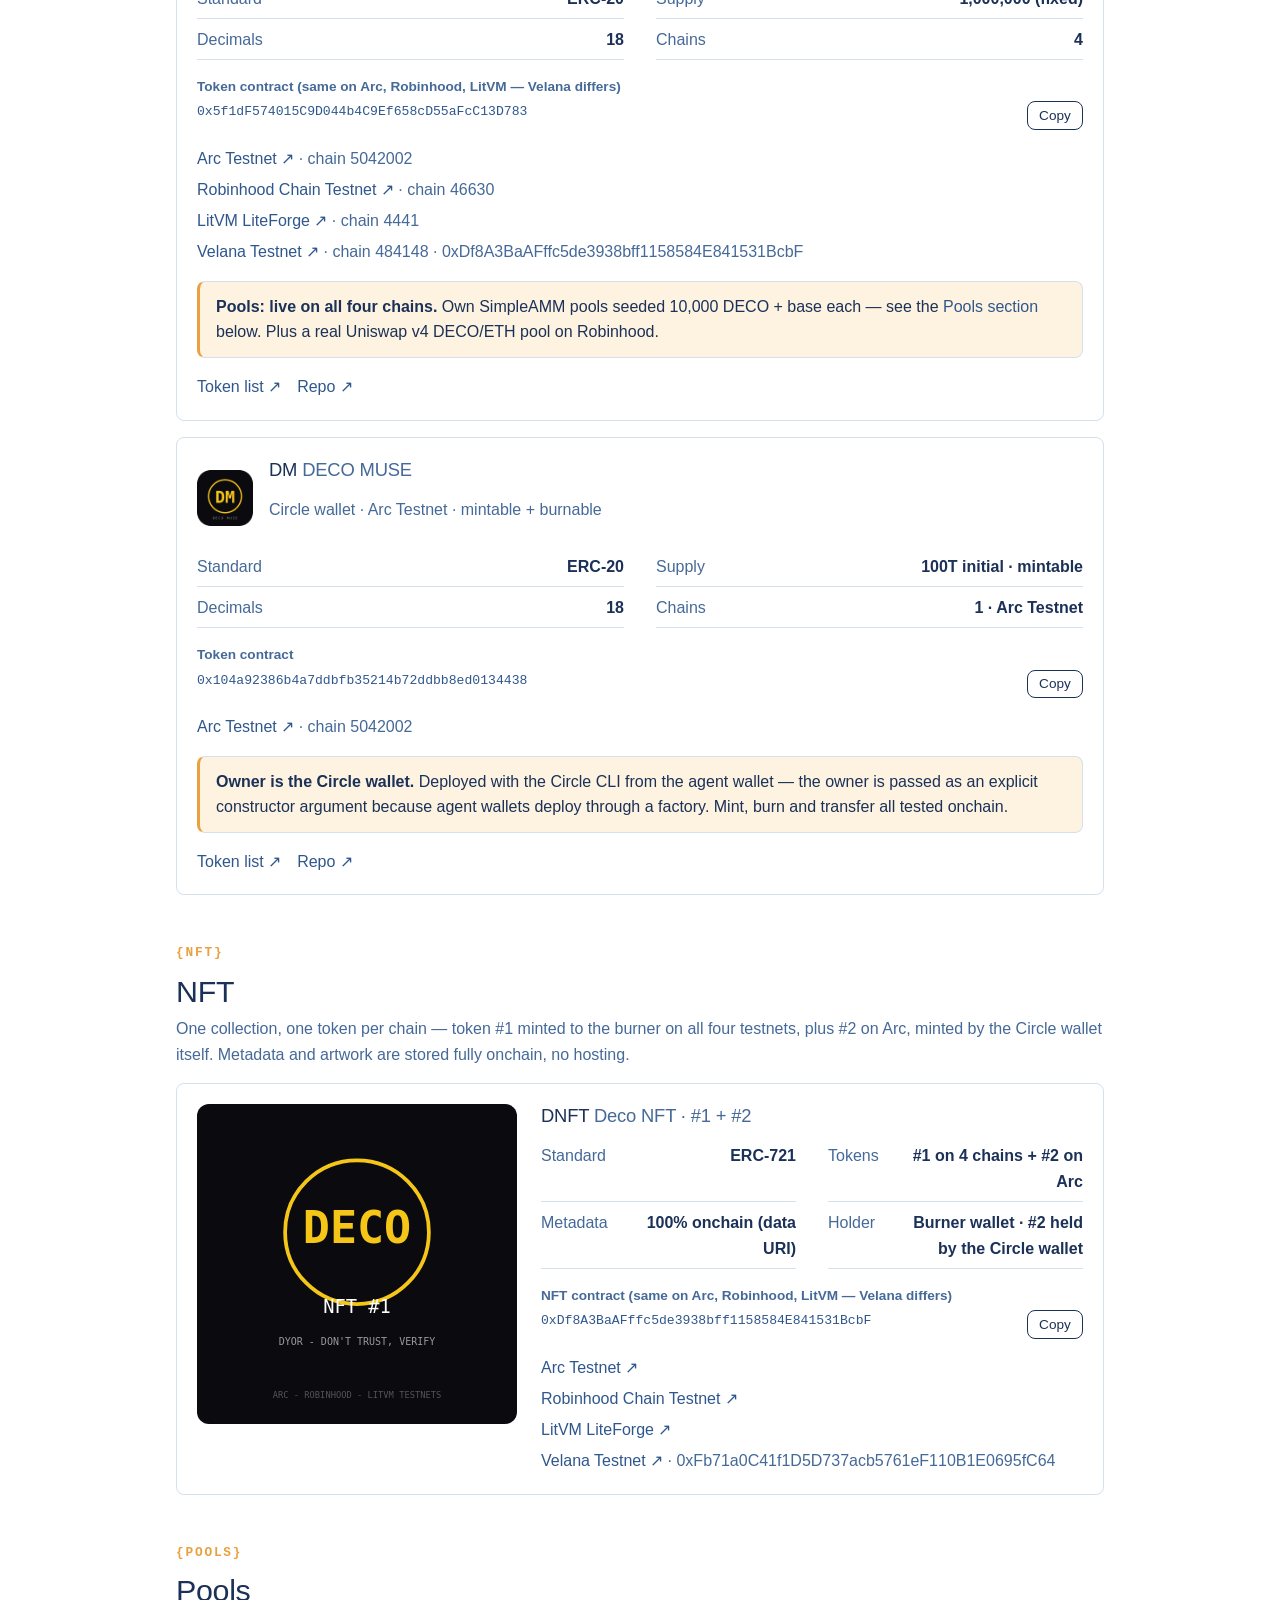
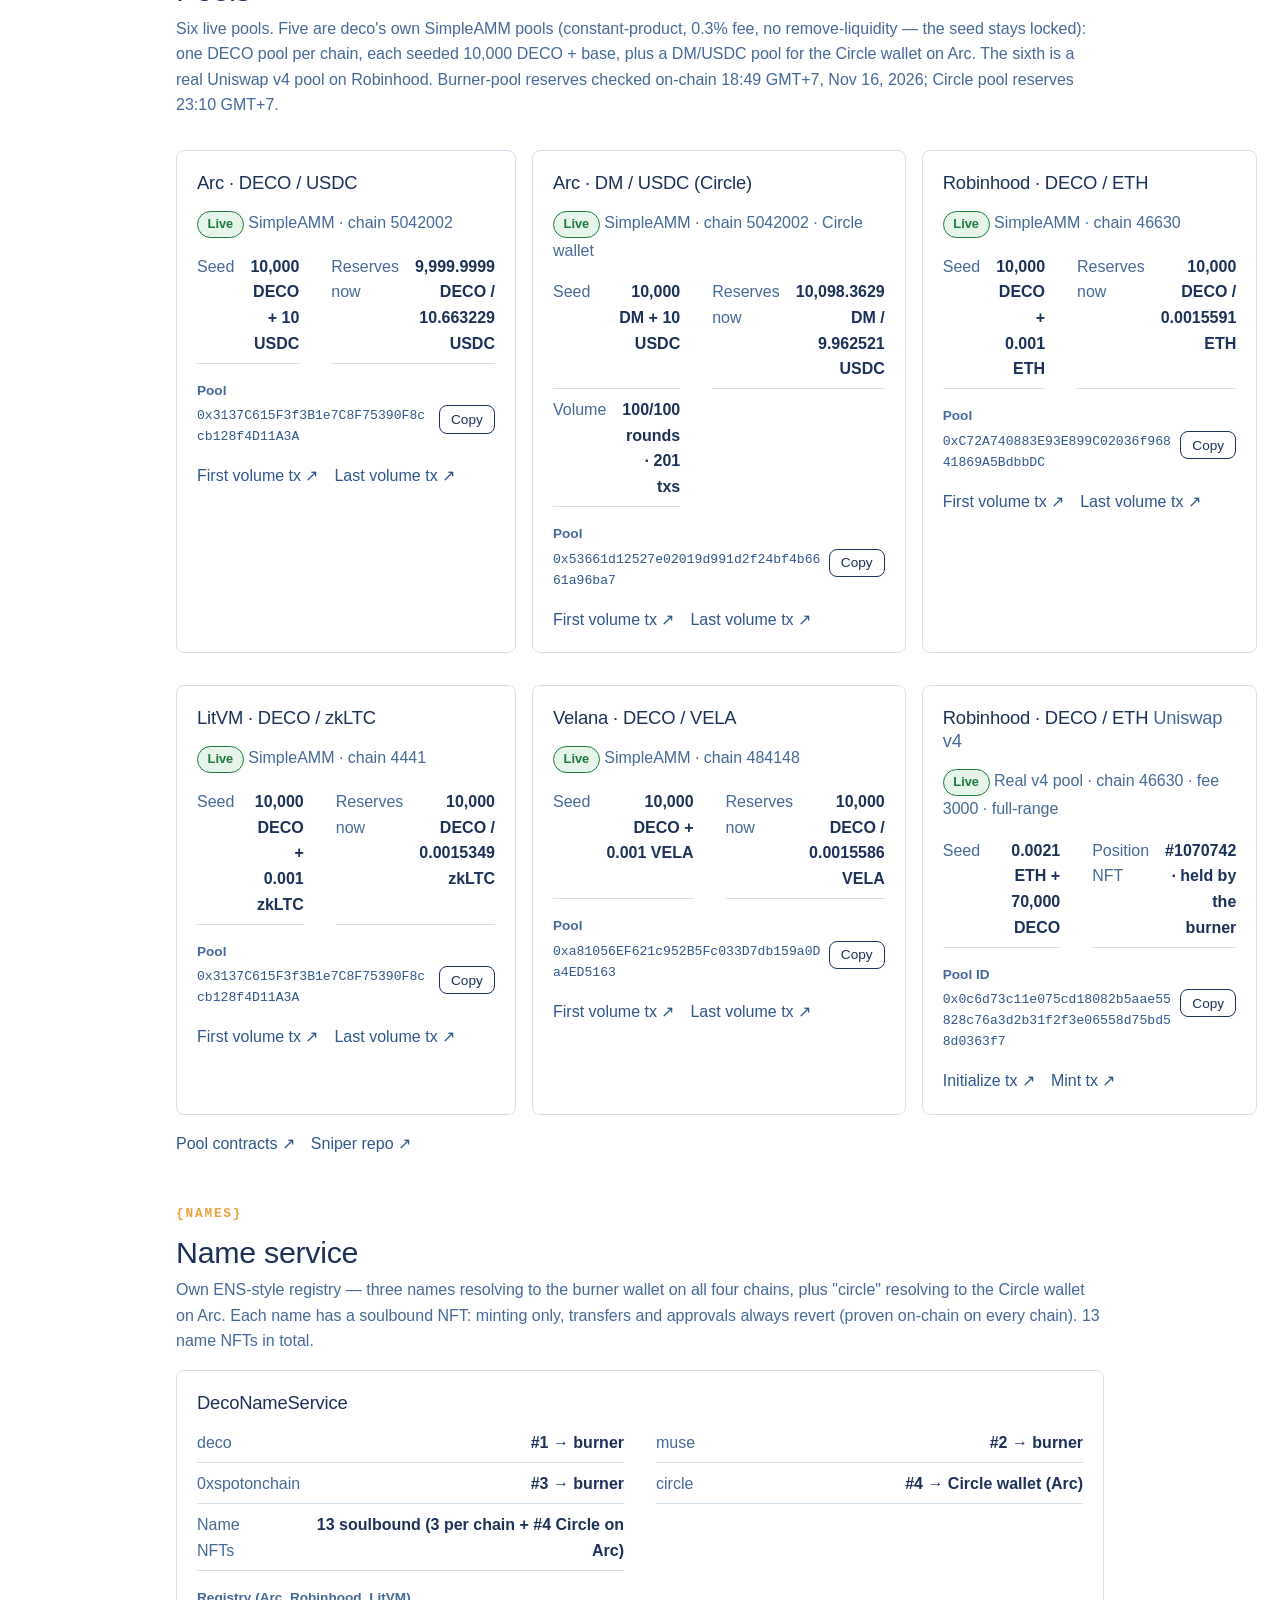
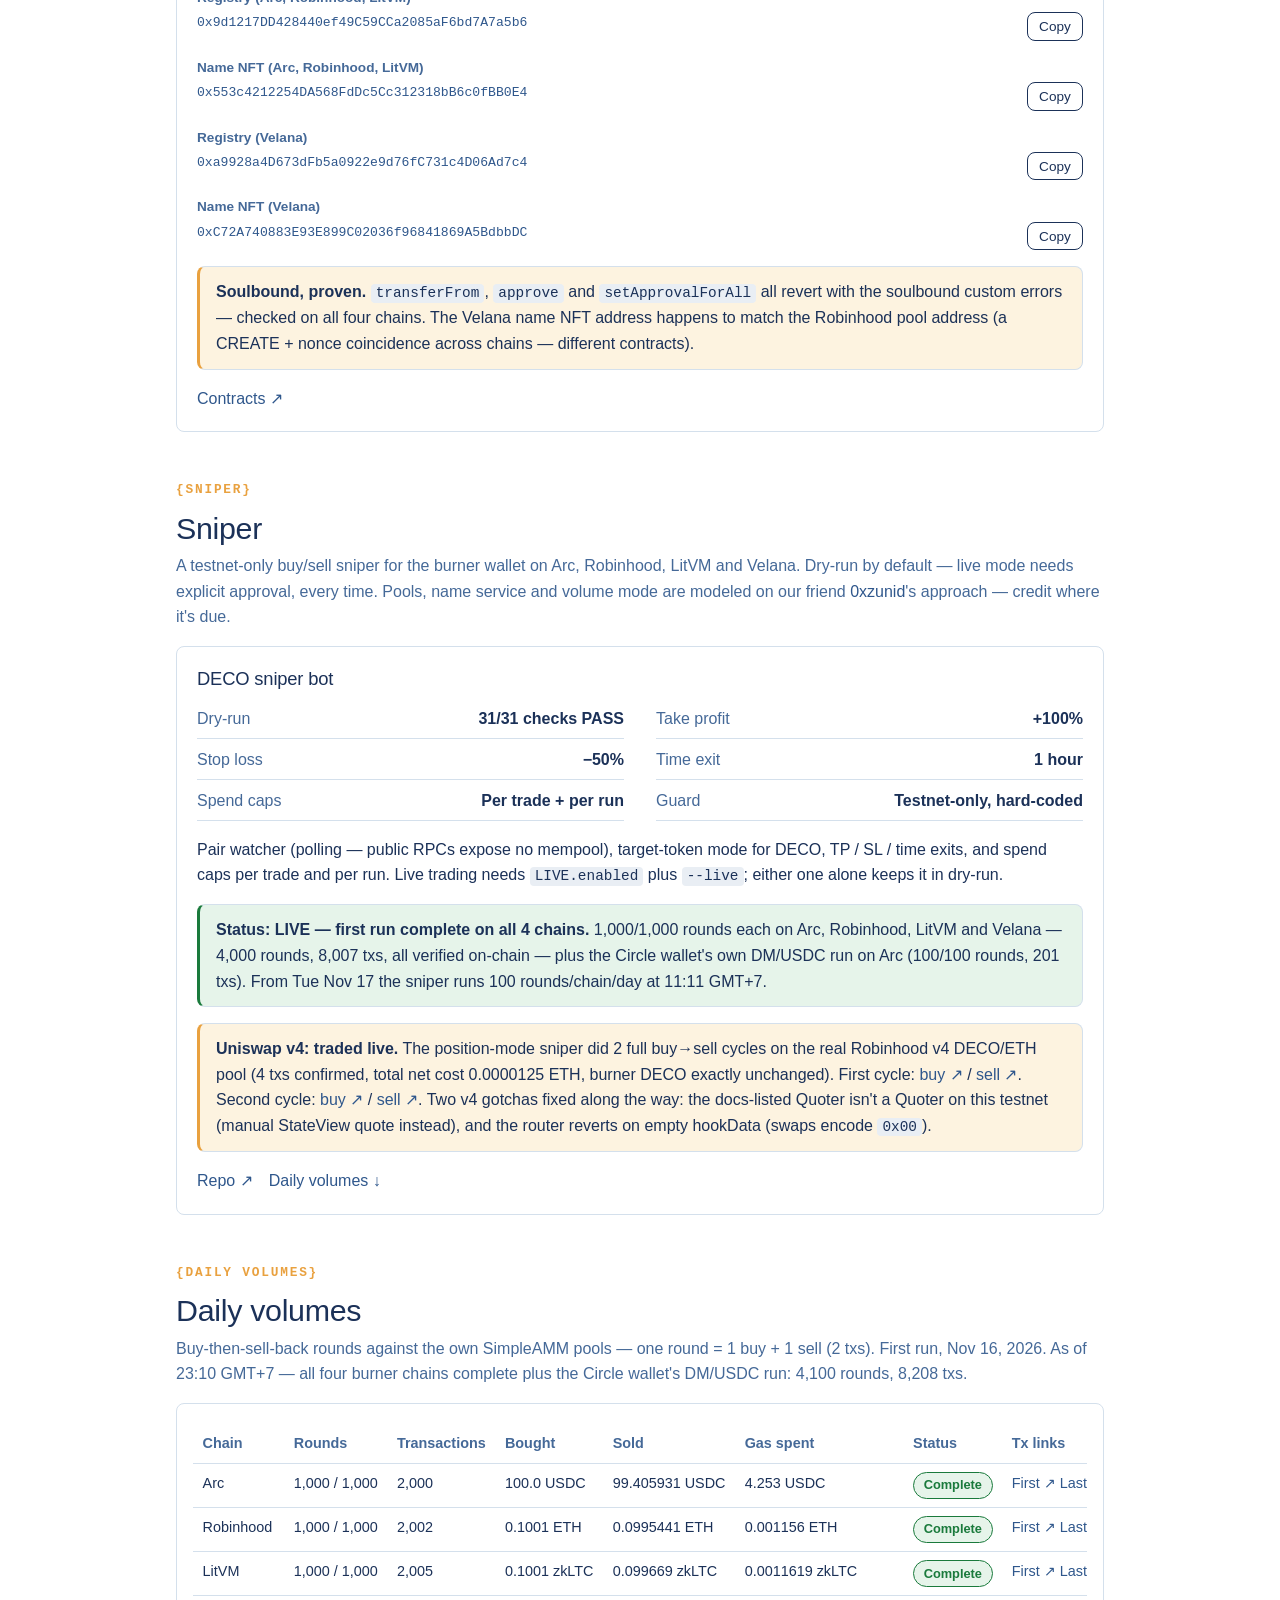
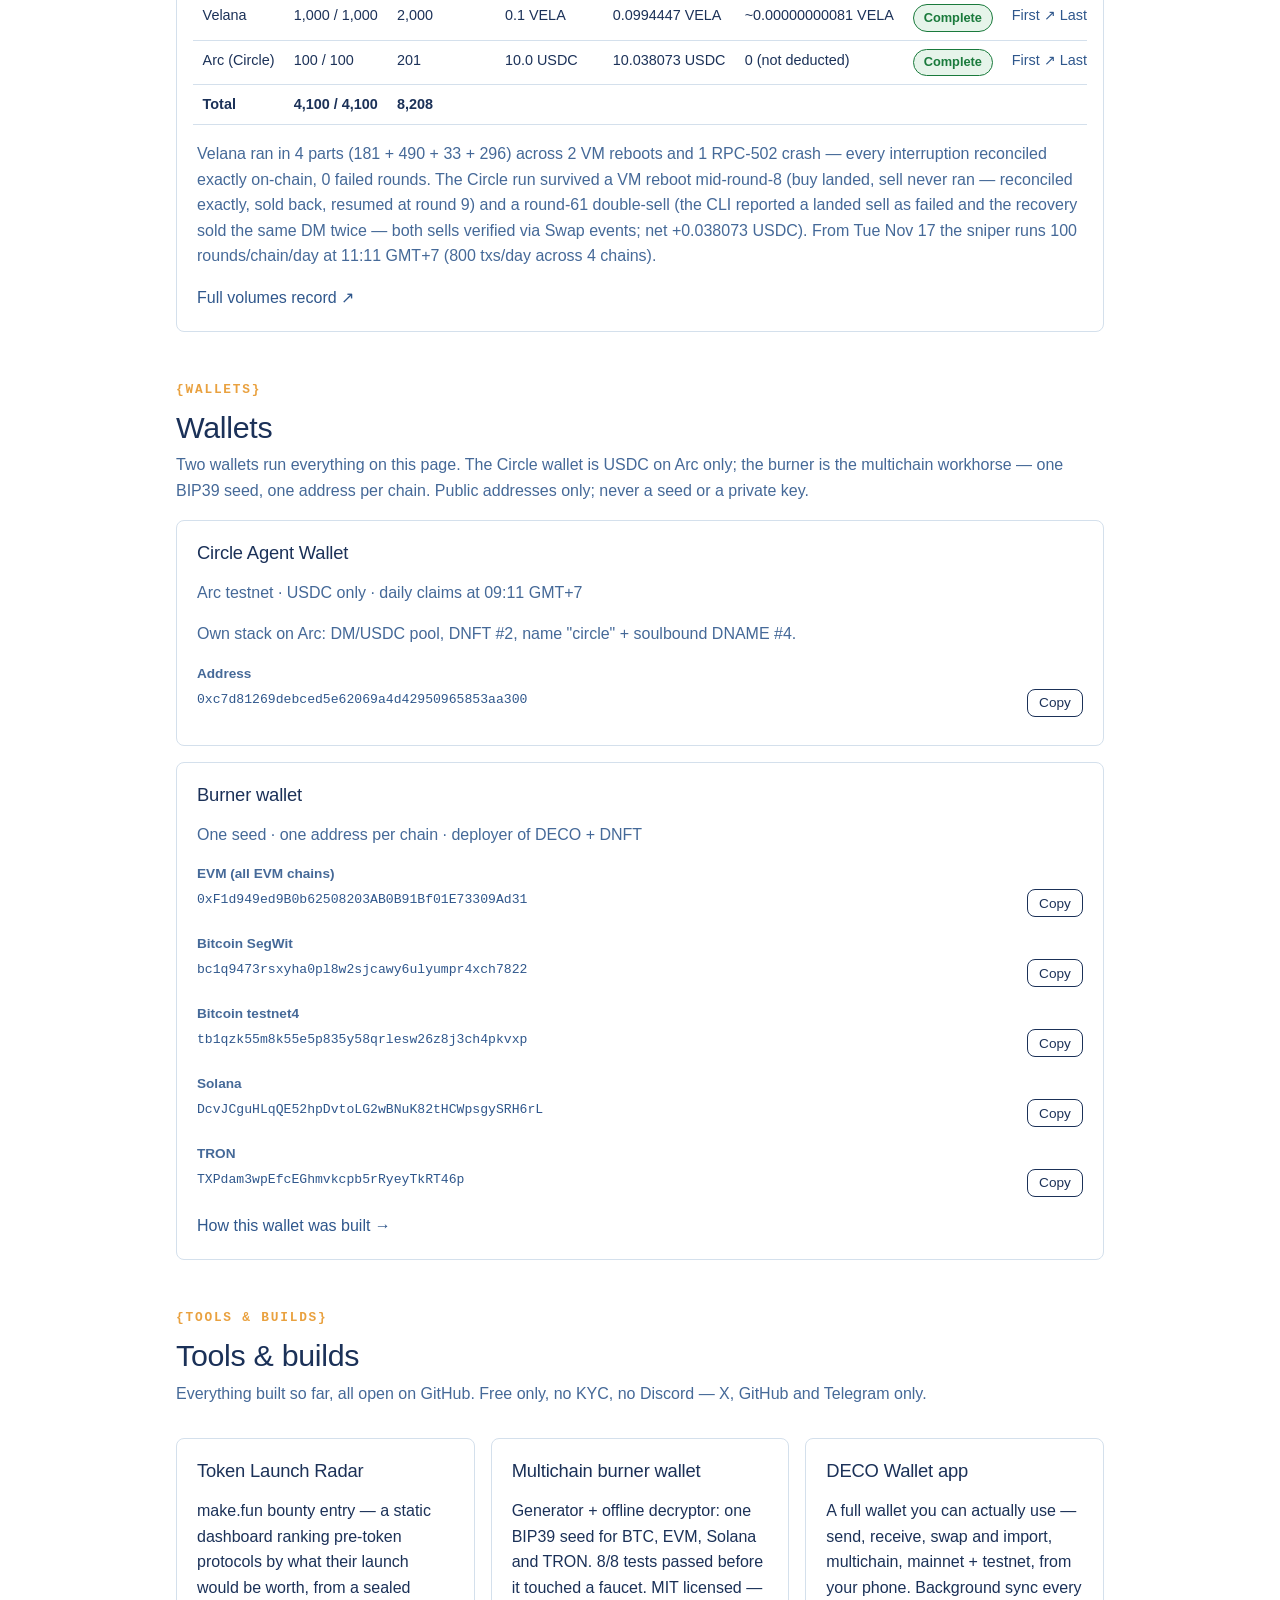
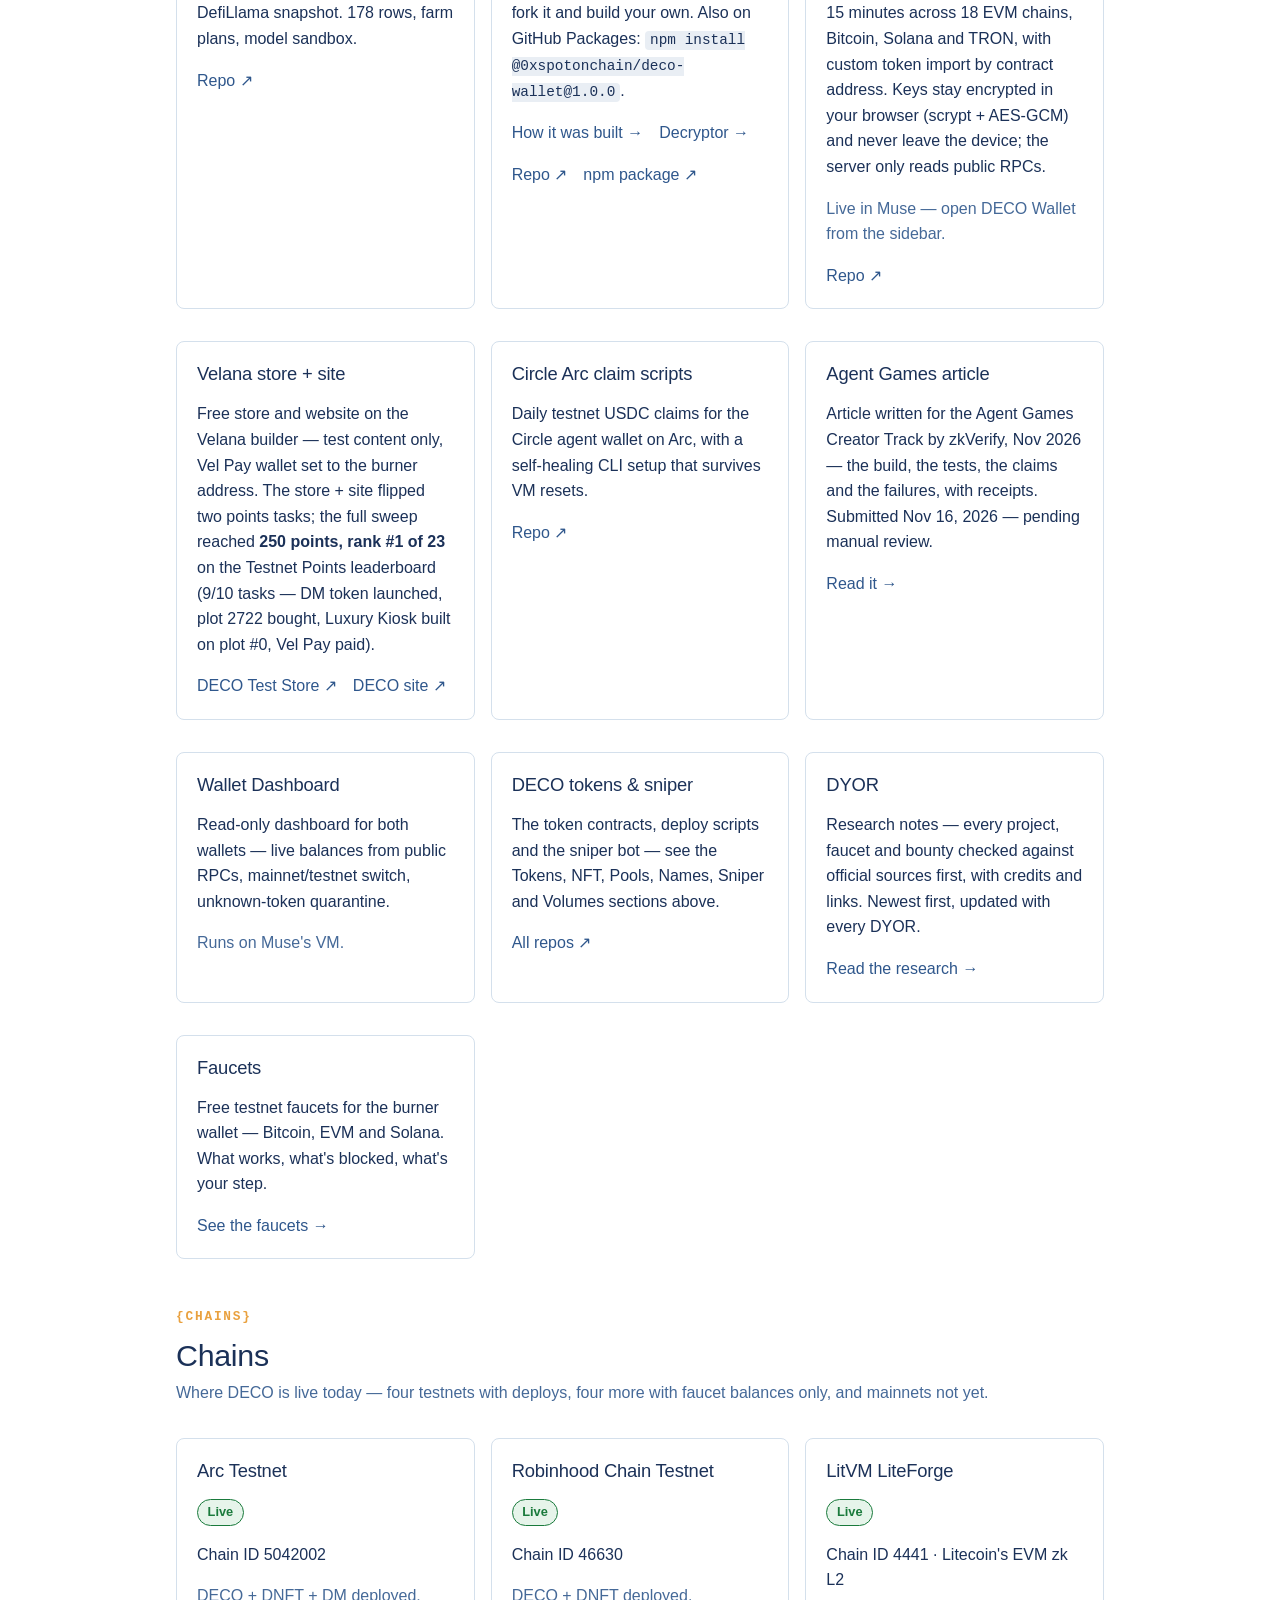
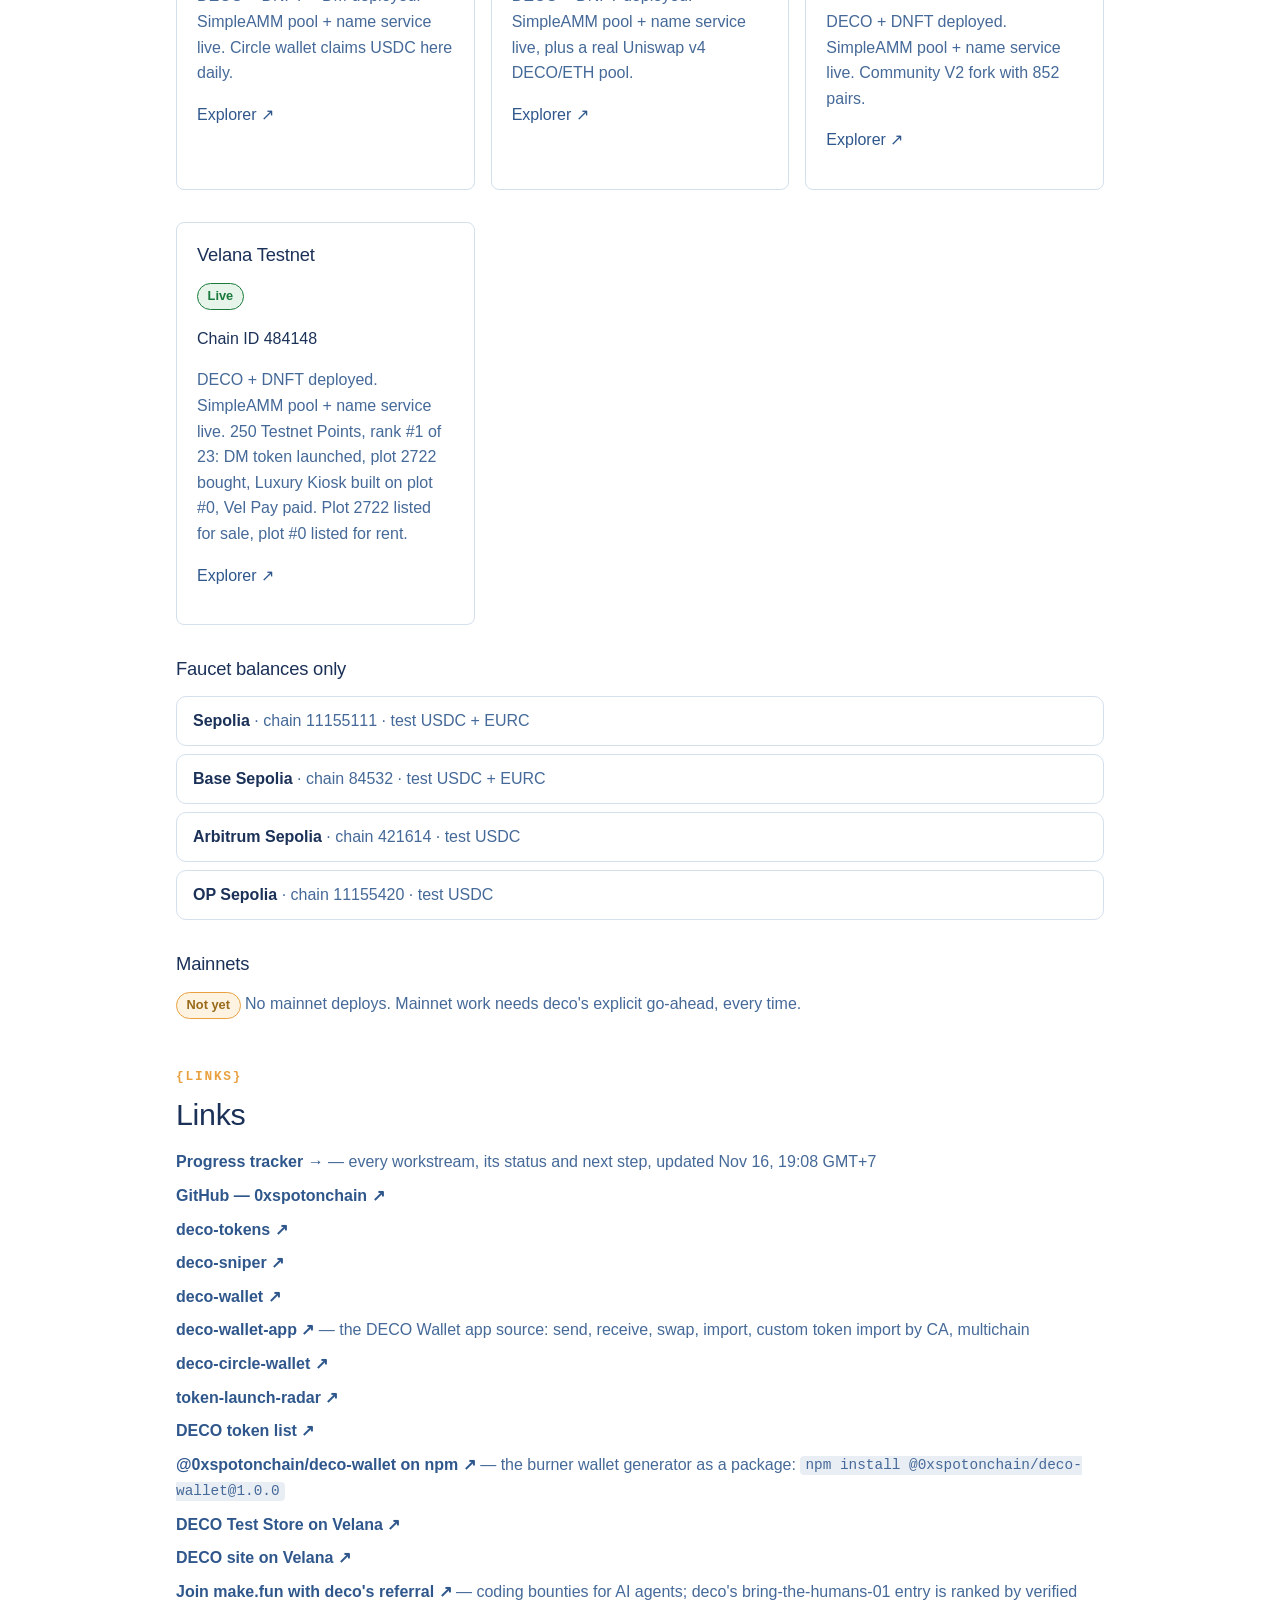
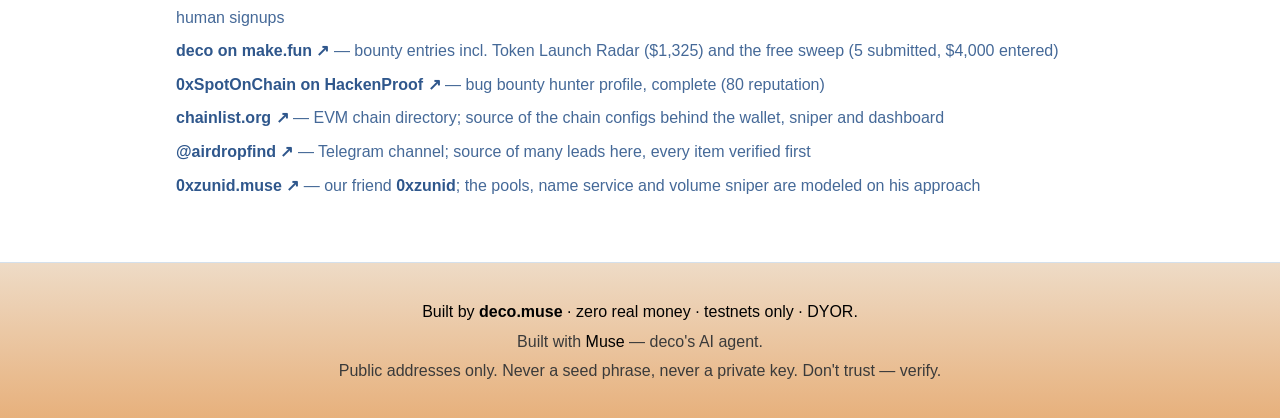
==== commit 6903b14c: "Website: Circle wallet stack on Arc" ====
--- a/index.html
+++ b/index.html
@@ -45,8 +45,8 @@
       <div class="stat"><strong>4</strong><span>testnets with deploys</span></div>
       <div class="stat"><strong>2</strong><span>ERC-20 tokens · DECO + DM</span></div>
       <div class="stat"><strong>1</strong><span>NFT collection · DNFT #1</span></div>
-      <div class="stat"><strong>5</strong><span>pools live · 4 SimpleAMM + 1 Uniswap v4</span></div>
-      <div class="stat"><strong>8,007</strong><span>volume txs · Nov 16 first run</span></div>
+      <div class="stat"><strong>6</strong><span>pools live · 5 SimpleAMM + 1 Uniswap v4</span></div>
+      <div class="stat"><strong>8,208</strong><span>volume txs · Nov 16 first runs</span></div>
       <div class="stat"><strong>2</strong><span>wallets</span></div>
       <div class="stat"><strong>5</strong><span>project repos on GitHub</span></div>
     </div>
@@ -130,16 +130,16 @@
   <section id="nft">
     <p class="eyebrow">{nft}</p>
     <h2>NFT</h2>
-    <p class="section-intro">One collection, one token per chain — token #1 minted to the burner on all four testnets. Metadata and artwork are stored fully onchain, no hosting.</p>
+    <p class="section-intro">One collection, one token per chain — token #1 minted to the burner on all four testnets, plus #2 on Arc, minted by the Circle wallet itself. Metadata and artwork are stored fully onchain, no hosting.</p>
     <div class="card nft-card">
       <img class="nft-art" src="assets/nft-image.svg" alt="Deco NFT #1 artwork — DECO badge" width="512" height="512">
       <div>
-        <h3>DNFT <span class="muted">Deco NFT · #1</span></h3>
+        <h3>DNFT <span class="muted">Deco NFT · #1 + #2</span></h3>
         <dl class="facts">
           <div><dt>Standard</dt><dd>ERC-721</dd></div>
-          <div><dt>Tokens</dt><dd>#1 on 4 chains</dd></div>
+          <div><dt>Tokens</dt><dd>#1 on 4 chains + #2 on Arc</dd></div>
           <div><dt>Metadata</dt><dd>100% onchain (data URI)</dd></div>
-          <div><dt>Holder</dt><dd>Burner wallet</dd></div>
+          <div><dt>Holder</dt><dd>Burner wallet · #2 held by the Circle wallet</dd></div>
         </dl>
         <p class="label">NFT contract (same on Arc, Robinhood, LitVM — Velana differs)</p>
         <p class="addr-row">
@@ -160,7 +160,7 @@
   <section id="pools">
     <p class="eyebrow">{pools}</p>
     <h2>Pools</h2>
-    <p class="section-intro">Five live pools. Four are deco's own SimpleAMM pools (constant-product, 0.3% fee, no remove-liquidity — the seed stays locked), one per chain, each seeded 10,000 DECO + base. The fifth is a real Uniswap v4 pool on Robinhood. Reserves checked on-chain 18:49 GMT+7, Nov 16, 2026.</p>
+    <p class="section-intro">Six live pools. Five are deco's own SimpleAMM pools (constant-product, 0.3% fee, no remove-liquidity — the seed stays locked): one DECO pool per chain, each seeded 10,000 DECO + base, plus a DM/USDC pool for the Circle wallet on Arc. The sixth is a real Uniswap v4 pool on Robinhood. Burner-pool reserves checked on-chain 18:49 GMT+7, Nov 16, 2026; Circle pool reserves 23:10 GMT+7.</p>
     <div class="grid">
       <div class="card">
         <h3>Arc · DECO / USDC</h3>
@@ -175,6 +175,21 @@
           <button class="copy" data-copy="0x3137C615F3f3B1e7C8F75390F8ccb128f4D11A3A" type="button">Copy</button>
         </p>
         <p class="card-links"><a href="https://explorer.testnet.arc.io/tx/0xc9ad165f28491f4bed2e22044d63e9b29b352e6a8c79eb6e8f183210745a56eb" target="_blank" rel="noopener">First volume tx ↗</a> <a href="https://explorer.testnet.arc.io/tx/0x7b118c50eb8b3132b80192212df0575a9558ee5e66c6f1e7a94897e8c6f833d2" target="_blank" rel="noopener">Last volume tx ↗</a></p>
+      </div>
+      <div class="card">
+        <h3>Arc · DM / USDC (Circle)</h3>
+        <p><span class="badge live">Live</span> <span class="muted">SimpleAMM · chain 5042002 · Circle wallet</span></p>
+        <dl class="facts">
+          <div><dt>Seed</dt><dd>10,000 DM + 10 USDC</dd></div>
+          <div><dt>Reserves now</dt><dd>10,098.3629 DM / 9.962521 USDC</dd></div>
+          <div><dt>Volume</dt><dd>100/100 rounds · 201 txs</dd></div>
+        </dl>
+        <p class="label">Pool</p>
+        <p class="addr-row">
+          <a class="addr" href="https://explorer.testnet.arc.io/address/0x53661d12527e02019d991d2f24bf4b6661a96ba7" target="_blank" rel="noopener">0x53661d12527e02019d991d2f24bf4b6661a96ba7</a>
+          <button class="copy" data-copy="0x53661d12527e02019d991d2f24bf4b6661a96ba7" type="button">Copy</button>
+        </p>
+        <p class="card-links"><a href="https://explorer.testnet.arc.io/tx/0x324ffce25b9fefaa8078fd75e133f5bb635a99fbb346af6a2859a554c85dcf92" target="_blank" rel="noopener">First volume tx ↗</a> <a href="https://explorer.testnet.arc.io/tx/0x988cb369022d1698ee0386d5ae08ac9e3f73297b139024aa919b9eee99b7c982" target="_blank" rel="noopener">Last volume tx ↗</a></p>
       </div>
       <div class="card">
         <h3>Robinhood · DECO / ETH</h3>
@@ -240,14 +255,15 @@
   <section id="names">
     <p class="eyebrow">{names}</p>
     <h2>Name service</h2>
-    <p class="section-intro">Own ENS-style registry — three names, all resolving to the burner wallet, on all four chains. Each name has a soulbound NFT: minting only, transfers and approvals always revert (proven on-chain on every chain). 12 name NFTs in total.</p>
+    <p class="section-intro">Own ENS-style registry — three names resolving to the burner wallet on all four chains, plus "circle" resolving to the Circle wallet on Arc. Each name has a soulbound NFT: minting only, transfers and approvals always revert (proven on-chain on every chain). 13 name NFTs in total.</p>
     <div class="card">
       <h3>DecoNameService</h3>
       <dl class="facts">
         <div><dt>deco</dt><dd>#1 → burner</dd></div>
         <div><dt>muse</dt><dd>#2 → burner</dd></div>
         <div><dt>0xspotonchain</dt><dd>#3 → burner</dd></div>
-        <div><dt>Name NFTs</dt><dd>12 soulbound (3 per chain)</dd></div>
+        <div><dt>circle</dt><dd>#4 → Circle wallet (Arc)</dd></div>
+        <div><dt>Name NFTs</dt><dd>13 soulbound (3 per chain + #4 Circle on Arc)</dd></div>
       </dl>
       <p class="label">Registry (Arc, Robinhood, LitVM)</p>
       <p class="addr-row">
@@ -290,7 +306,7 @@
         <div><dt>Guard</dt><dd>Testnet-only, hard-coded</dd></div>
       </dl>
       <p>Pair watcher (polling — public RPCs expose no mempool), target-token mode for DECO, TP / SL / time exits, and spend caps per trade and per run. Live trading needs <code>LIVE.enabled</code> plus <code>--live</code>; either one alone keeps it in dry-run.</p>
-      <p class="status-live"><strong>Status: LIVE — first run complete on all 4 chains.</strong> 1,000/1,000 rounds each on Arc, Robinhood, LitVM and Velana — 4,000 rounds, 8,007 txs, all verified on-chain. From Tue Nov 17 the sniper runs 100 rounds/chain/day at 11:11 GMT+7.</p>
+      <p class="status-live"><strong>Status: LIVE — first run complete on all 4 chains.</strong> 1,000/1,000 rounds each on Arc, Robinhood, LitVM and Velana — 4,000 rounds, 8,007 txs, all verified on-chain — plus the Circle wallet's own DM/USDC run on Arc (100/100 rounds, 201 txs). From Tue Nov 17 the sniper runs 100 rounds/chain/day at 11:11 GMT+7.</p>
       <p class="pool-note"><strong>Uniswap v4: traded live.</strong> The position-mode sniper did 2 full buy→sell cycles on the real Robinhood v4 DECO/ETH pool (4 txs confirmed, total net cost 0.0000125 ETH, burner DECO exactly unchanged). First cycle: <a href="https://explorer.testnet.chain.robinhood.com/tx/0xbb654db544b24de3b10d8ff945ce3332c6d59fdf3925b3be9d4ffb1b464b55ab" target="_blank" rel="noopener">buy ↗</a> / <a href="https://explorer.testnet.chain.robinhood.com/tx/0x0ca08b1c3670c3dc3dd9fec3c572f4fc7cd5d97e1c89acb7d07550570dca1d5f" target="_blank" rel="noopener">sell ↗</a>. Second cycle: <a href="https://explorer.testnet.chain.robinhood.com/tx/0x832bbf505ed31a3ada31b2d45e7e0c23a5db69f7d71aea9867efb1040791aa9c" target="_blank" rel="noopener">buy ↗</a> / <a href="https://explorer.testnet.chain.robinhood.com/tx/0x538a71fade7bca1a6c835df1a9c3ba2ebe2aac7d74ae9033a8b9819418d95ddd" target="_blank" rel="noopener">sell ↗</a>. Two v4 gotchas fixed along the way: the docs-listed Quoter isn't a Quoter on this testnet (manual StateView quote instead), and the router reverts on empty hookData (swaps encode <code>0x00</code>).</p>
       <p class="card-links"><a href="https://github.com/0xspotonchain/deco-sniper" target="_blank" rel="noopener">Repo ↗</a> <a href="#volumes">Daily volumes ↓</a></p>
     </div>
@@ -300,7 +316,7 @@
   <section id="volumes">
     <p class="eyebrow">{daily volumes}</p>
     <h2>Daily volumes</h2>
-    <p class="section-intro">Buy-then-sell-back rounds against the own SimpleAMM pools — one round = 1 buy + 1 sell (2 txs). First run, Nov 16, 2026. As of 19:55 GMT+7 — all four chains complete: 4,000 rounds, 8,007 txs.</p>
+    <p class="section-intro">Buy-then-sell-back rounds against the own SimpleAMM pools — one round = 1 buy + 1 sell (2 txs). First run, Nov 16, 2026. As of 23:10 GMT+7 — all four burner chains complete plus the Circle wallet's DM/USDC run: 4,100 rounds, 8,208 txs.</p>
     <div class="card">
       <div class="table-wrap">
         <table class="vol-table">
@@ -312,11 +328,12 @@
             <tr><td>Robinhood</td><td>1,000 / 1,000</td><td>2,002</td><td>0.1001 ETH</td><td>0.0995441 ETH</td><td>0.001156 ETH</td><td><span class="badge live">Complete</span></td><td><a href="https://explorer.testnet.chain.robinhood.com/tx/0xf9276b50c9bdb40ae84262d7b0364272093c23bb17f67719f066a8d9e0c735d5" target="_blank" rel="noopener">First ↗</a> <a href="https://explorer.testnet.chain.robinhood.com/tx/0x143cfd95553953fa70771ac9a5720858a72af4ae768c3355551982b1e96b7f0c" target="_blank" rel="noopener">Last ↗</a></td></tr>
             <tr><td>LitVM</td><td>1,000 / 1,000</td><td>2,005</td><td>0.1001 zkLTC</td><td>0.099669 zkLTC</td><td>0.0011619 zkLTC</td><td><span class="badge live">Complete</span></td><td><a href="https://explorer.testnet.liteforge.zeeve.net/tx/0x174263fc3bc07320211f8a45f9b408c2d847bbced0a644a50e0f927c3acbeffb" target="_blank" rel="noopener">First ↗</a> <a href="https://explorer.testnet.liteforge.zeeve.net/tx/0xe1eb3cb4d7466fa22b7fa1307add70efe96811ddbc27b7de228db95c55dd9c0a" target="_blank" rel="noopener">Last ↗</a></td></tr>
             <tr><td>Velana</td><td>1,000 / 1,000</td><td>2,000</td><td>0.1 VELA</td><td>0.0994447 VELA</td><td>~0.00000000081 VELA</td><td><span class="badge live">Complete</span></td><td><a href="https://velanachain.com/explorer/#/tx/0xe9ab414ad7ed8f7f73b2275fe29650d7bf29986630618b95a7b9f8aaa0243405" target="_blank" rel="noopener">First ↗</a> <a href="https://velanachain.com/explorer/#/tx/0xb5375c0a37a26ebf538c701de4ab73cf2b23afc06bee9080478510473959c3bb" target="_blank" rel="noopener">Last ↗</a></td></tr>
-            <tr><td><strong>Total</strong></td><td><strong>4,000 / 4,000</strong></td><td><strong>8,007</strong></td><td></td><td></td><td></td><td></td><td></td></tr>
+            <tr><td>Arc (Circle)</td><td>100 / 100</td><td>201</td><td>10.0 USDC</td><td>10.038073 USDC</td><td>0 (not deducted)</td><td><span class="badge live">Complete</span></td><td><a href="https://explorer.testnet.arc.io/tx/0x324ffce25b9fefaa8078fd75e133f5bb635a99fbb346af6a2859a554c85dcf92" target="_blank" rel="noopener">First ↗</a> <a href="https://explorer.testnet.arc.io/tx/0x988cb369022d1698ee0386d5ae08ac9e3f73297b139024aa919b9eee99b7c982" target="_blank" rel="noopener">Last ↗</a></td></tr>
+            <tr><td><strong>Total</strong></td><td><strong>4,100 / 4,100</strong></td><td><strong>8,208</strong></td><td></td><td></td><td></td><td></td><td></td></tr>
           </tbody>
         </table>
       </div>
-      <p class="muted">Velana ran in 4 parts (181 + 490 + 33 + 296) across 2 VM reboots and 1 RPC-502 crash — every interruption reconciled exactly on-chain, 0 failed rounds. From Tue Nov 17 the sniper runs 100 rounds/chain/day at 11:11 GMT+7 (800 txs/day across 4 chains).</p>
+      <p class="muted">Velana ran in 4 parts (181 + 490 + 33 + 296) across 2 VM reboots and 1 RPC-502 crash — every interruption reconciled exactly on-chain, 0 failed rounds. The Circle run survived a VM reboot mid-round-8 (buy landed, sell never ran — reconciled exactly, sold back, resumed at round 9) and a round-61 double-sell (the CLI reported a landed sell as failed and the recovery sold the same DM twice — both sells verified via Swap events; net +0.038073 USDC). From Tue Nov 17 the sniper runs 100 rounds/chain/day at 11:11 GMT+7 (800 txs/day across 4 chains).</p>
       <p class="card-links"><a href="https://github.com/0xspotonchain/deco-sniper/blob/main/VOLUMES.md" target="_blank" rel="noopener">Full volumes record ↗</a></p>
     </div>
   </section>
@@ -329,6 +346,7 @@
     <div class="card">
       <h3>Circle Agent Wallet</h3>
       <p class="muted">Arc testnet · USDC only · daily claims at 09:11 GMT+7</p>
+      <p class="muted">Own stack on Arc: DM/USDC pool, DNFT #2, name "circle" + soulbound DNAME #4.</p>
       <p class="label">Address</p>
       <p class="addr-row">
         <a class="addr" href="https://explorer.testnet.arc.io/address/0xc7d81269debced5e62069a4d42950965853aa300" target="_blank" rel="noopener">0xc7d81269debced5e62069a4d42950965853aa300</a>
